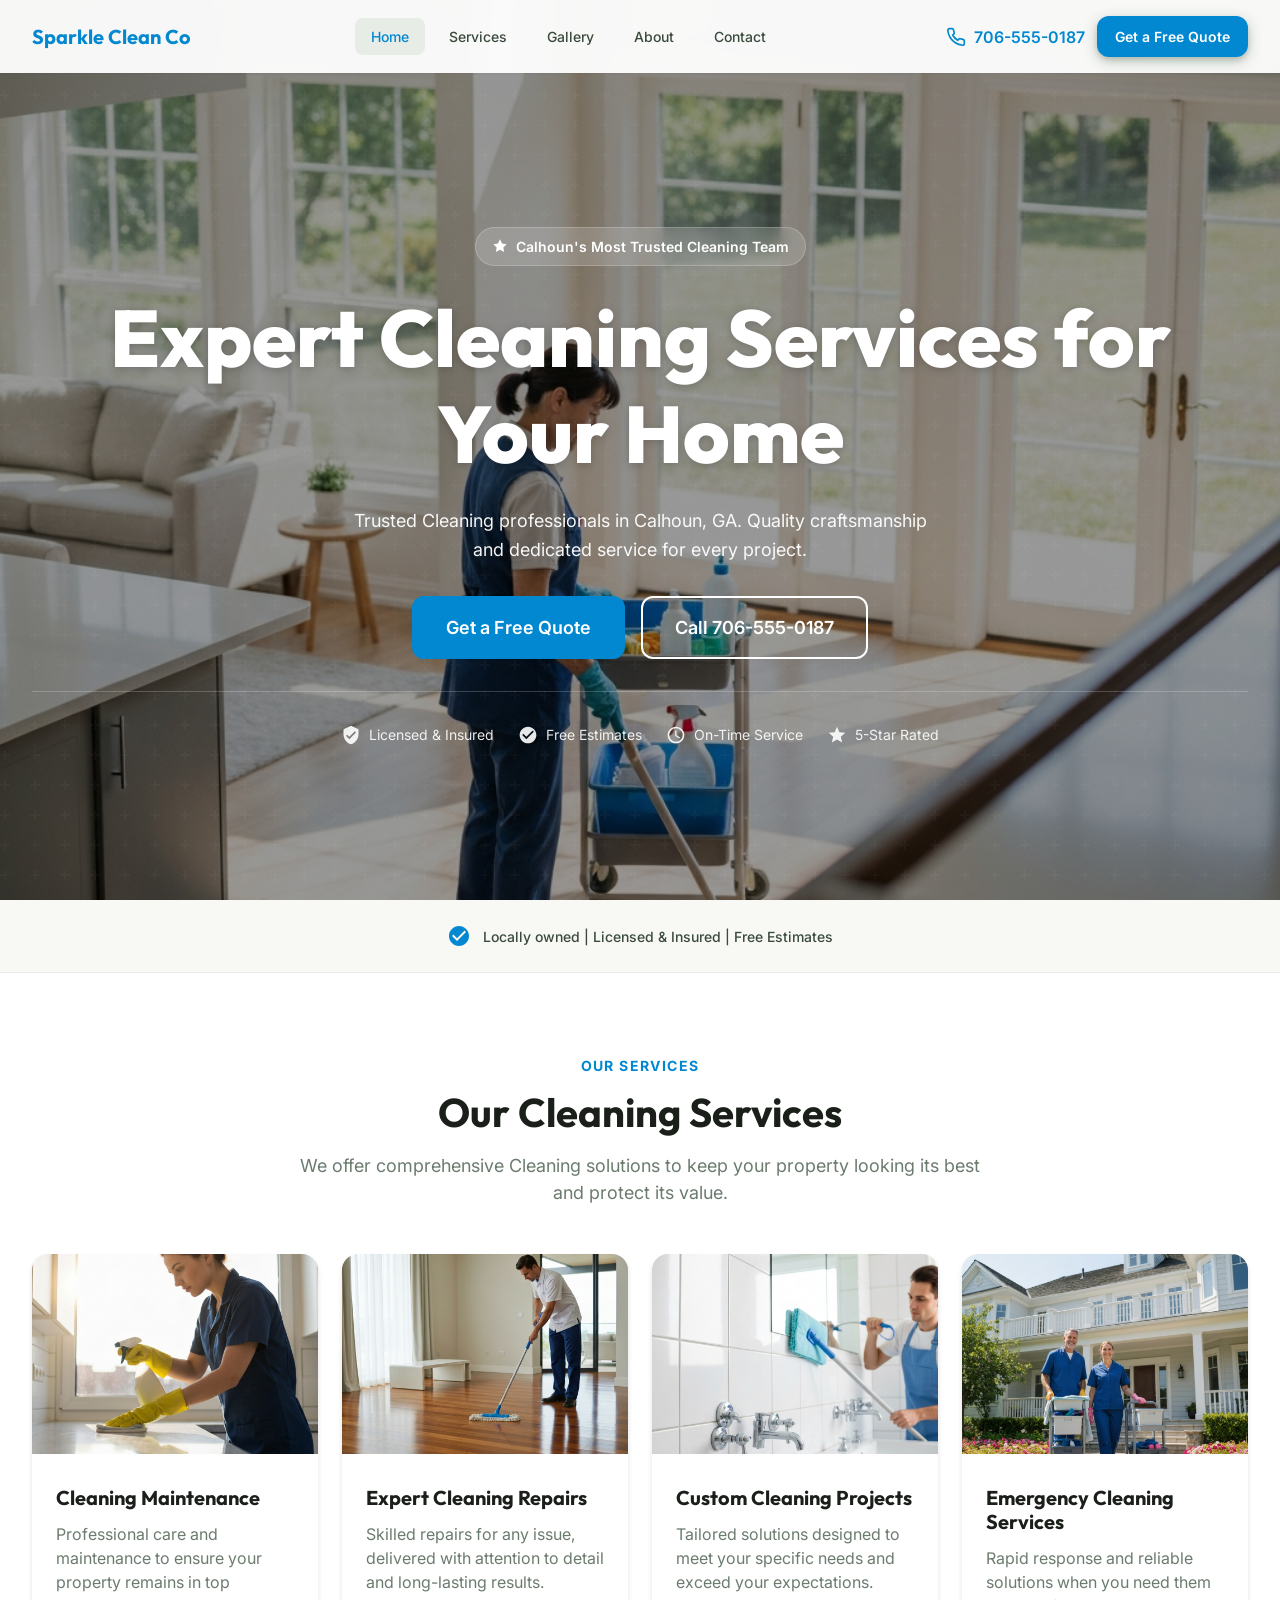
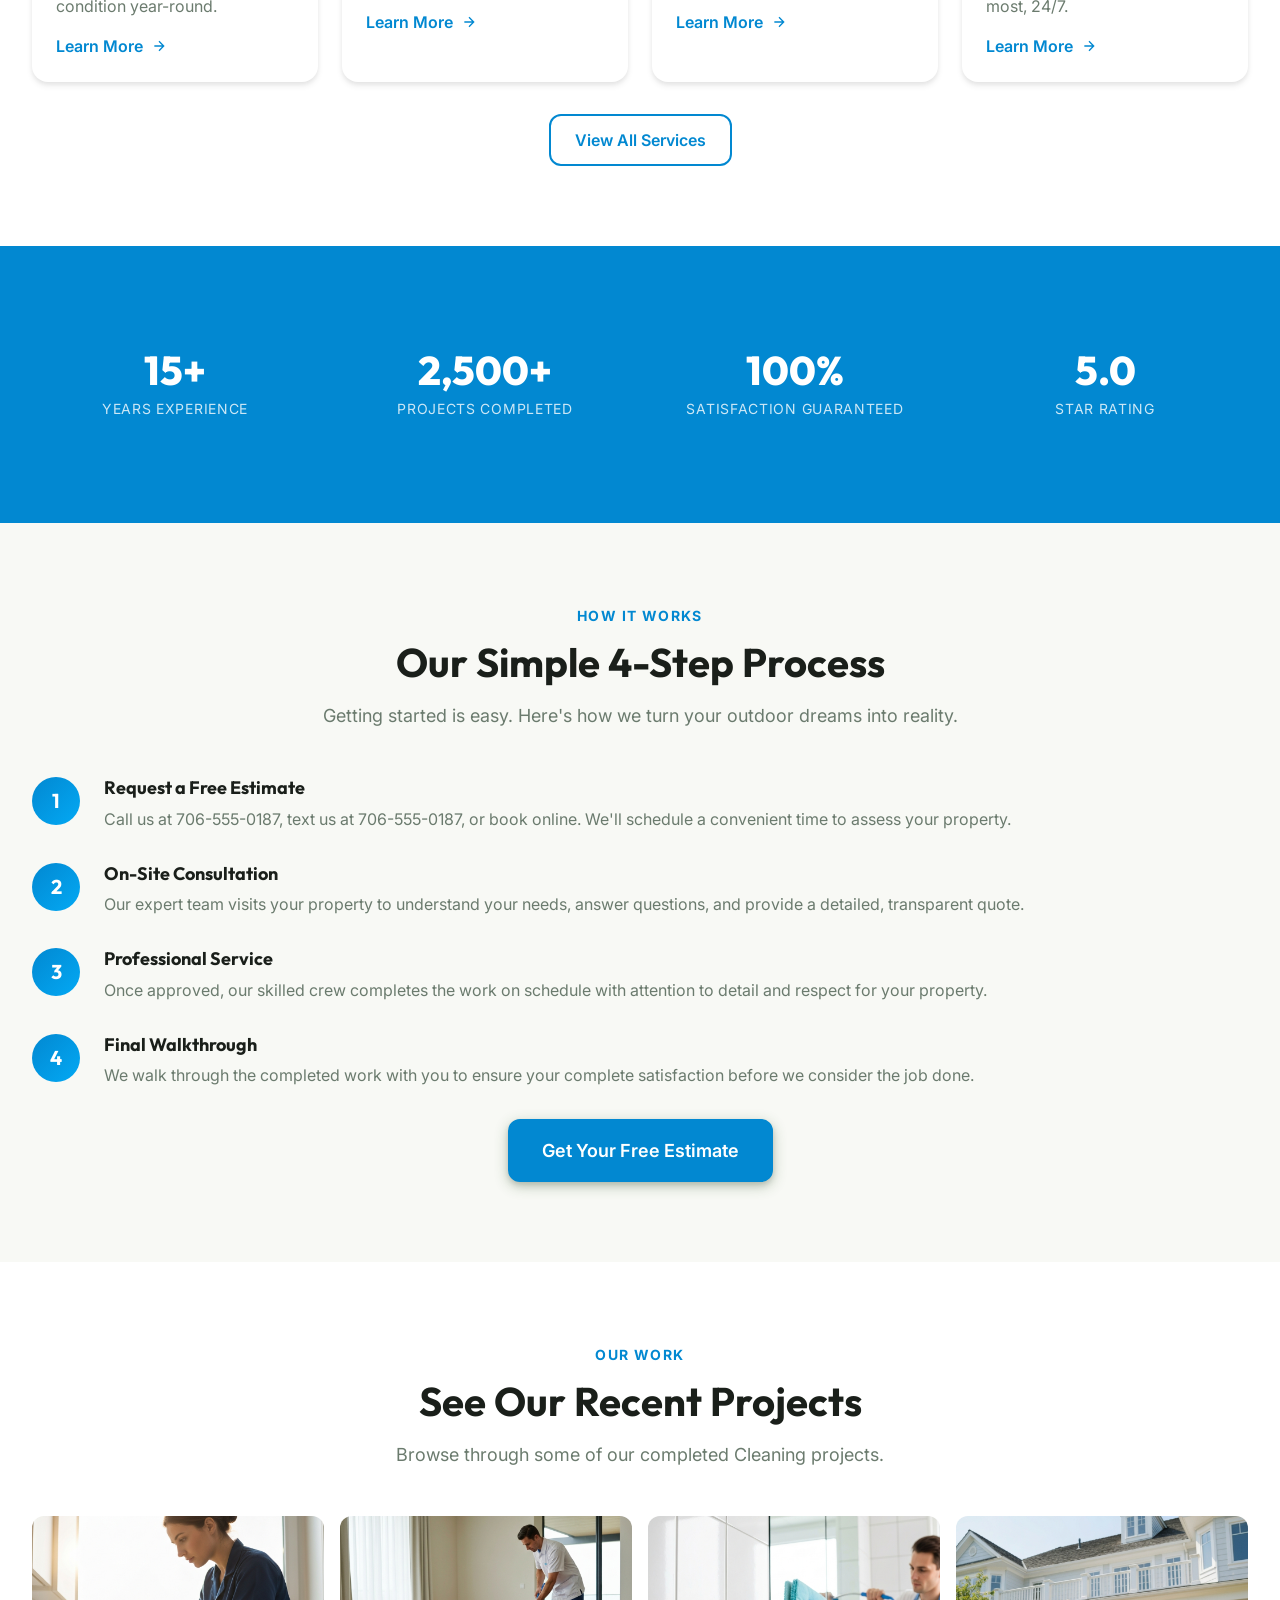
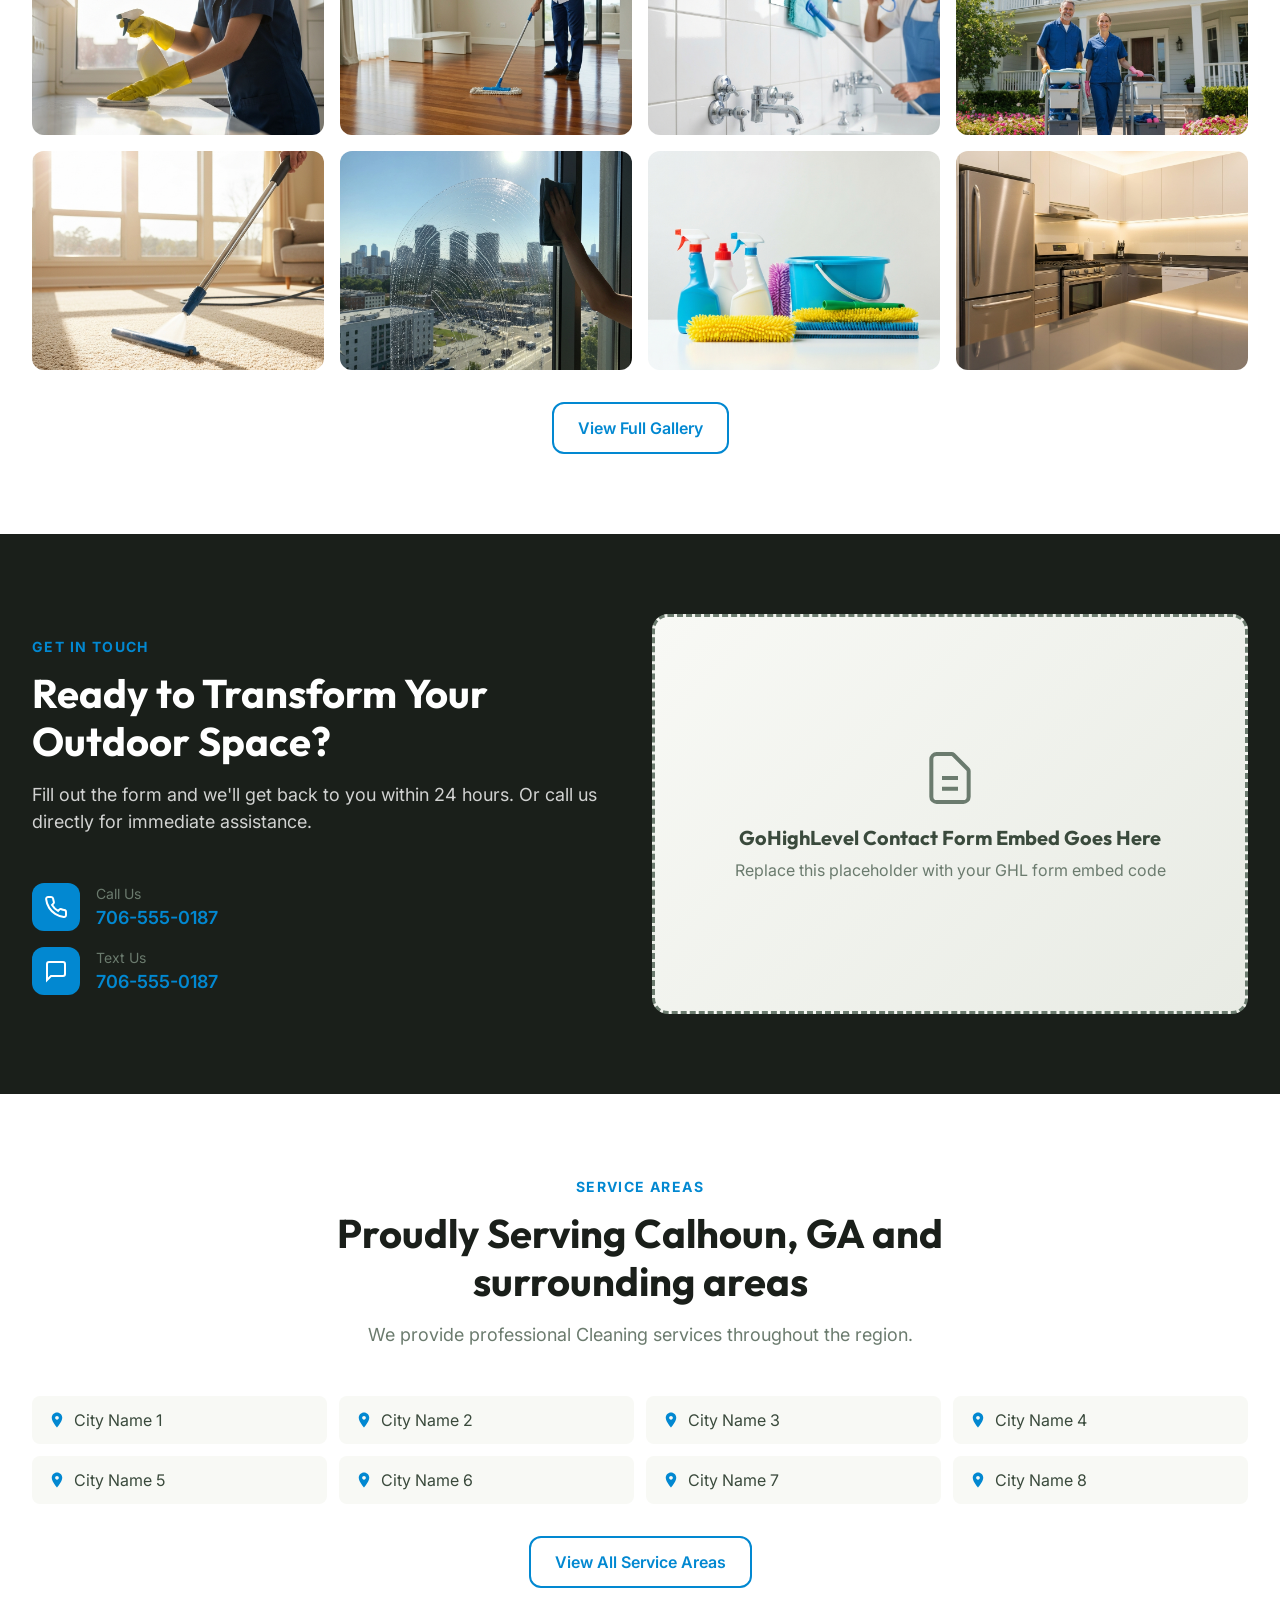
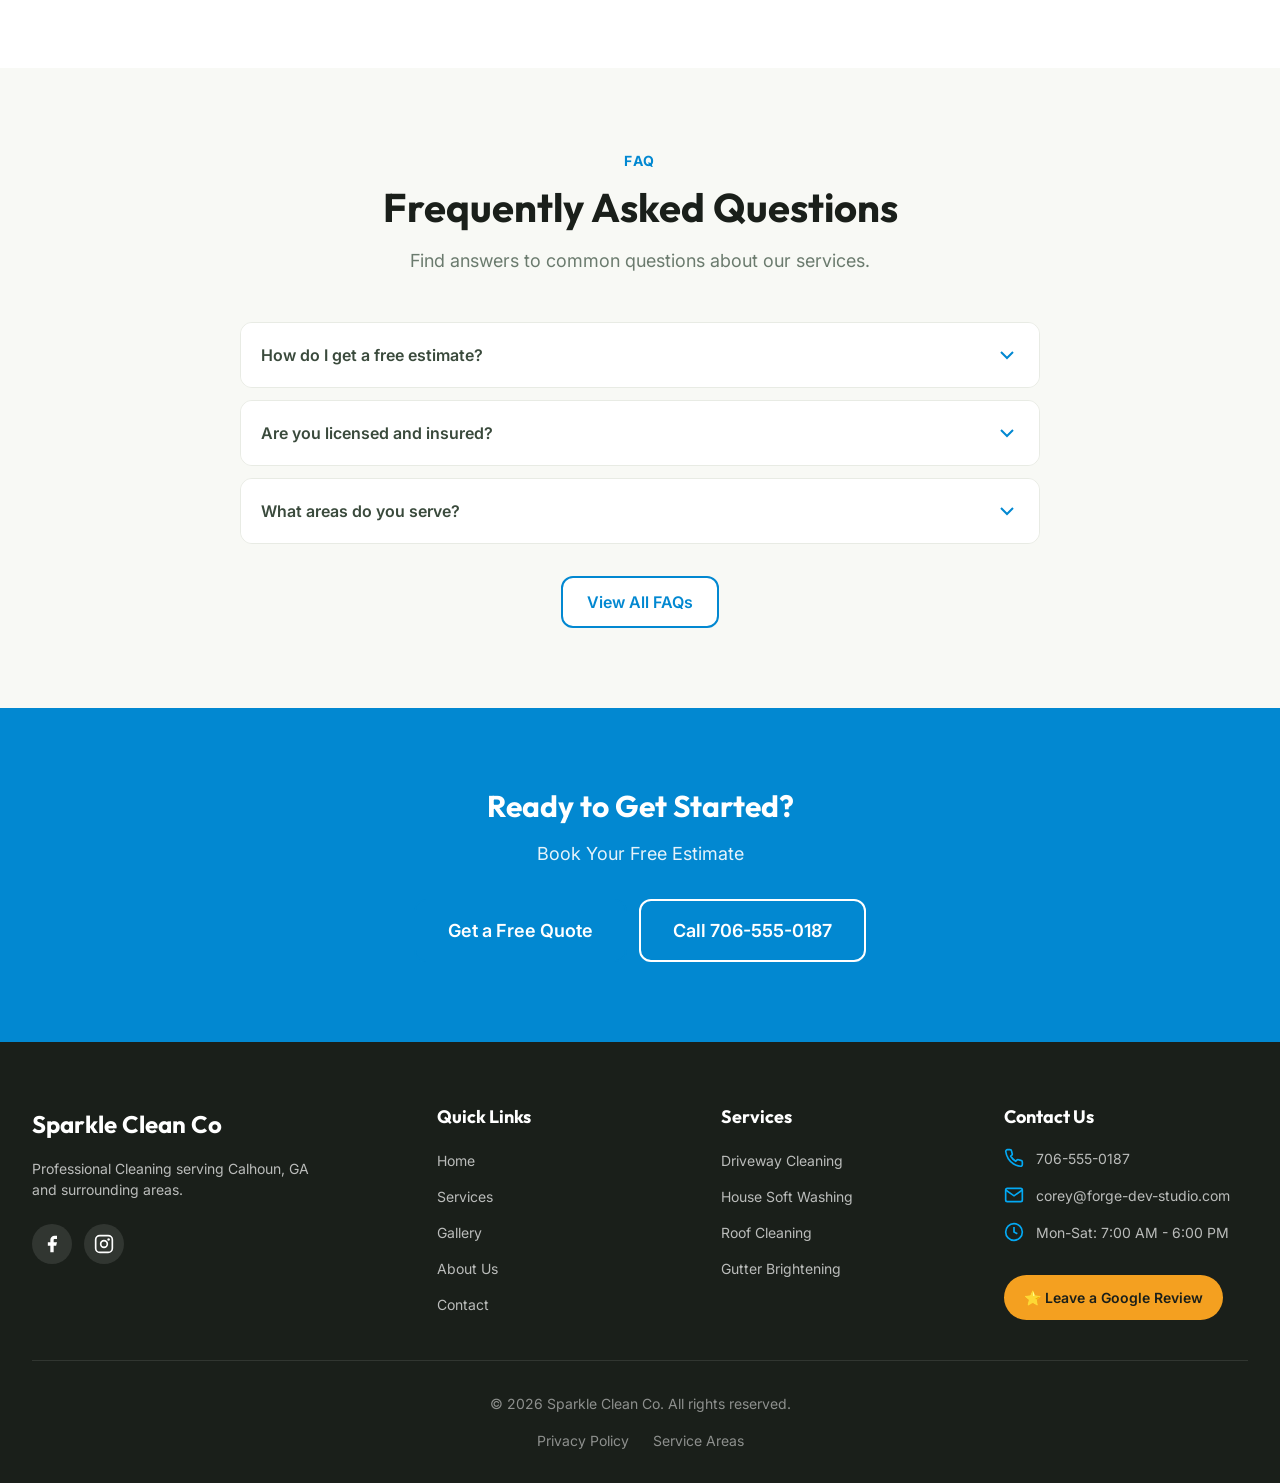
==== index.html @ 3b21f803 "Automated Site Generation (Atomic)" ====
<!DOCTYPE html>
<html lang="en">
<head>
  <meta charset="UTF-8">
  <meta name="viewport" content="width=device-width, initial-scale=1.0">
  <meta name="description" content="Sparkle Clean Co - Professional Cleaning in Calhoun, GA and surrounding areas. Professional Cleaning in Calhoun, GA. Call 706-555-0187 for a free estimate.">
  <meta name="keywords" content="cleaning Calhoun GA, cleaning near me, best cleaning Calhoun">
  <meta name="robots" content="index, follow">

  <!-- Open Graph -->
  <meta property="og:title" content="Sparkle Clean Co | Professional Cleaning in Calhoun, GA">
  <meta property="og:description" content="Professional Cleaning in Calhoun, GA. Calhoun's Most Trusted Cleaning Team serving Calhoun, GA and surrounding areas.">
  <meta property="og:type" content="website">
  <meta property="og:url" content="https://forge-dev-studio.github.io/demo-sparkle-clean-co">
  <meta property="og:image" content="https://forge-dev-studio.github.io/demo-sparkle-clean-co/assets/images/hero.png">

  <!-- Favicon -->
  <link rel="icon" type="image/x-icon" href="assets/images/favicon.ico">

  <!-- Fonts -->
  <link rel="preconnect" href="https://fonts.googleapis.com">
  <link rel="preconnect" href="https://fonts.gstatic.com" crossorigin>
  <link href="https://fonts.googleapis.com/css2?family=Inter:wght@400;500;600;700&family=Outfit:wght@600;700;800&display=swap" rel="stylesheet">

  <!-- Styles -->
  <style>
/* ============================================
   PRESSURE WASHING - DESIGN SYSTEM
   Premium, Conversion-Focused Website Template
   ============================================ */

/* ==========================================
   CSS VARIABLES - DESIGN TOKENS
   ========================================== */
:root {
  /* Brand Colors - Nature Inspired */
  --color-primary: #0288D1;
  --color-primary-dark: #01579B;
  --color-primary-light: #03A9F4;
  --color-secondary: #37474F;
  --color-secondary-light: #546E7A;
  --color-accent: #F4A020;
  --color-accent-light: #FB8C00;

  /* Neutral Colors */
  --color-white: #FFFFFF;
  --color-off-white: #F8F9F5;
  --color-light-gray: #E8EBE4;
  --color-medium-gray: #6B7B6E;
  --color-dark-gray: #3A4A3C;
  --color-black: #1A1F1A;

  /* Semantic Colors */
  --color-success: #28A745;
  --color-warning: #F4A020;
  --color-error: #DC3545;
  --color-info: #17A2B8;

  /* Typography */
  --font-primary: 'Inter', -apple-system, BlinkMacSystemFont, 'Segoe UI', Roboto, sans-serif;
  --font-heading: 'Outfit', 'Inter', sans-serif;

  /* Font Sizes - Mobile First */
  --text-xs: 0.75rem;
  --text-sm: 0.875rem;
  --text-base: 1rem;
  --text-lg: 1.125rem;
  --text-xl: 1.25rem;
  --text-2xl: 1.5rem;
  --text-3xl: 1.875rem;
  --text-4xl: 2.25rem;
  --text-5xl: 3rem;
  --text-6xl: 3.75rem;

  /* Font Weights */
  --font-normal: 400;
  --font-medium: 500;
  --font-semibold: 600;
  --font-bold: 700;
  --font-extrabold: 800;

  /* Line Heights */
  --leading-tight: 1.2;
  --leading-snug: 1.375;
  --leading-normal: 1.5;
  --leading-relaxed: 1.625;

  /* Spacing Scale */
  --space-1: 0.25rem;
  --space-2: 0.5rem;
  --space-3: 0.75rem;
  --space-4: 1rem;
  --space-5: 1.25rem;
  --space-6: 1.5rem;
  --space-8: 2rem;
  --space-10: 2.5rem;
  --space-12: 3rem;
  --space-16: 4rem;
  --space-20: 5rem;
  --space-24: 6rem;
  --space-32: 8rem;

  /* Border Radius */
  --radius-sm: 0.25rem;
  --radius-md: 0.5rem;
  --radius-lg: 0.75rem;
  --radius-xl: 1rem;
  --radius-2xl: 1.5rem;
  --radius-full: 9999px;

  /* Shadows */
  --shadow-sm: 0 1px 2px rgba(0, 0, 0, 0.05);
  --shadow-md: 0 4px 6px rgba(0, 0, 0, 0.07), 0 2px 4px rgba(0, 0, 0, 0.05);
  --shadow-lg: 0 10px 15px rgba(0, 0, 0, 0.1), 0 4px 6px rgba(0, 0, 0, 0.05);
  --shadow-xl: 0 20px 25px rgba(0, 0, 0, 0.1), 0 10px 10px rgba(0, 0, 0, 0.04);
  --shadow-2xl: 0 25px 50px rgba(0, 0, 0, 0.15);
  --shadow-glow: 0 0 20px rgba(45, 90, 39, 0.3);

  /* Transitions */
  --transition-fast: 150ms ease;
  --transition-base: 250ms ease;
  --transition-slow: 350ms ease;
  --transition-bounce: 500ms cubic-bezier(0.68, -0.55, 0.265, 1.55);

  /* Z-Index Scale */
  --z-dropdown: 100;
  --z-sticky: 200;
  --z-fixed: 300;
  --z-modal-backdrop: 400;
  --z-modal: 500;
  --z-tooltip: 600;

  /* Container Widths */
  --container-sm: 640px;
  --container-md: 768px;
  --container-lg: 1024px;
  --container-xl: 1280px;
  --container-2xl: 1400px;
}

/* ==========================================
   CSS RESET & BASE STYLES
   ========================================== */
*,
*::before,
*::after {
  box-sizing: border-box;
  margin: 0;
  padding: 0;
}

html {
  font-size: 16px;
  scroll-behavior: smooth;
  -webkit-text-size-adjust: 100%;
}

body {
  font-family: var(--font-primary);
  font-size: var(--text-base);
  font-weight: var(--font-normal);
  line-height: var(--leading-normal);
  color: var(--color-dark-gray);
  background-color: var(--color-white);
  -webkit-font-smoothing: antialiased;
  -moz-osx-font-smoothing: grayscale;
  overflow-x: hidden;
}

/* Improve media defaults */
img,
picture,
video,
canvas,
svg {
  display: block;
  max-width: 100%;
  height: auto;
}

/* Remove built-in form typography styles */
input,
button,
textarea,
select {
  font: inherit;
  color: inherit;
}

/* Avoid text overflows */
p,
h1,
h2,
h3,
h4,
h5,
h6 {
  overflow-wrap: break-word;
}

/* Remove list styles */
ul,
ol {
  list-style: none;
}

/* Remove link styles */
a {
  color: inherit;
  text-decoration: none;
}

/* ==========================================
   TYPOGRAPHY
   ========================================== */
h1, h2, h3, h4, h5, h6 {
  font-family: var(--font-heading);
  font-weight: var(--font-bold);
  line-height: var(--leading-tight);
  color: var(--color-black);
}

h1 {
  font-size: var(--text-3xl);
  font-weight: var(--font-extrabold);
}

h2 {
  font-size: var(--text-2xl);
}

h3 {
  font-size: var(--text-xl);
}

h4 {
  font-size: var(--text-lg);
}

p {
  margin-bottom: var(--space-4);
}

p:last-child {
  margin-bottom: 0;
}

.text-gradient {
  background: linear-gradient(135deg, var(--color-primary) 0%, var(--color-primary-light) 100%);
  -webkit-background-clip: text;
  -webkit-text-fill-color: transparent;
  background-clip: text;
}

/* ==========================================
   LAYOUT & CONTAINER
   ========================================== */
.container {
  width: 100%;
  max-width: var(--container-xl);
  margin: 0 auto;
  padding: 0 var(--space-4);
}

.section {
  padding: var(--space-16) 0;
}

.section--sm {
  padding: var(--space-10) 0;
}

.section--lg {
  padding: var(--space-24) 0;
}

.section--dark {
  background-color: var(--color-black);
  color: var(--color-white);
}

.section--light {
  background-color: var(--color-off-white);
}

.section--primary {
  background-color: var(--color-primary);
  color: var(--color-white);
}

/* Grid System */
.grid {
  display: grid;
  gap: var(--space-6);
}

.grid--2 {
  grid-template-columns: 1fr;
}

.grid--3 {
  grid-template-columns: 1fr;
}

.grid--4 {
  grid-template-columns: repeat(2, 1fr);
}

/* Flexbox Utilities */
.flex {
  display: flex;
}

.flex-col {
  flex-direction: column;
}

.items-center {
  align-items: center;
}

.justify-center {
  justify-content: center;
}

.justify-between {
  justify-content: space-between;
}

.gap-2 { gap: var(--space-2); }
.gap-4 { gap: var(--space-4); }
.gap-6 { gap: var(--space-6); }
.gap-8 { gap: var(--space-8); }

/* ==========================================
   HEADER & NAVIGATION
   ========================================== */
.header {
  position: fixed;
  top: 0;
  left: 0;
  right: 0;
  z-index: var(--z-fixed);
  background: rgba(255, 255, 255, 0.95);
  backdrop-filter: blur(10px);
  -webkit-backdrop-filter: blur(10px);
  box-shadow: var(--shadow-sm);
  transition: all var(--transition-base);
}

.header.scrolled {
  box-shadow: var(--shadow-md);
}

.header__inner {
  display: flex;
  align-items: center;
  justify-content: space-between;
  padding: var(--space-4) 0;
  gap: var(--space-4);
}

.header__logo {
  display: flex;
  align-items: center;
  gap: var(--space-3);
  font-family: var(--font-heading);
  font-size: var(--text-xl);
  font-weight: var(--font-bold);
  color: var(--color-primary);
}

.header__logo img {
  height: 40px;
  width: auto;
}

/* Desktop Navigation */
.nav {
  display: none;
}

.nav__list {
  display: flex;
  align-items: center;
  gap: var(--space-2);
}

.nav__link {
  display: block;
  padding: var(--space-2) var(--space-4);
  font-size: var(--text-sm);
  font-weight: var(--font-medium);
  color: var(--color-dark-gray);
  border-radius: var(--radius-md);
  transition: all var(--transition-fast);
}

.nav__link:hover,
.nav__link.active {
  color: var(--color-primary);
  background-color: rgba(45, 90, 39, 0.08);
}

/* Header Actions */
.header__actions {
  display: flex;
  align-items: center;
  gap: var(--space-3);
}

.header__phone {
  display: none;
  align-items: center;
  gap: var(--space-2);
  font-weight: var(--font-semibold);
  color: var(--color-primary);
}

.header__review-link {
  display: none;
  padding: var(--space-2) var(--space-3);
  font-size: var(--text-sm);
  font-weight: var(--font-medium);
  color: var(--color-accent);
  border: 2px solid var(--color-accent);
  border-radius: var(--radius-full);
  transition: all var(--transition-fast);
}

.header__review-link:hover {
  background-color: var(--color-accent);
  color: var(--color-white);
}

/* Mobile Menu Toggle */
.menu-toggle {
  display: flex;
  flex-direction: column;
  justify-content: center;
  align-items: center;
  width: 44px;
  height: 44px;
  padding: var(--space-2);
  background: transparent;
  border: none;
  cursor: pointer;
  gap: 5px;
}

.menu-toggle__bar {
  display: block;
  width: 24px;
  height: 2px;
  background-color: var(--color-dark-gray);
  border-radius: 2px;
  transition: all var(--transition-fast);
}

.menu-toggle.active .menu-toggle__bar:nth-child(1) {
  transform: rotate(45deg) translate(5px, 5px);
}

.menu-toggle.active .menu-toggle__bar:nth-child(2) {
  opacity: 0;
}

.menu-toggle.active .menu-toggle__bar:nth-child(3) {
  transform: rotate(-45deg) translate(5px, -5px);
}

/* Mobile Navigation */
.mobile-nav {
  position: fixed;
  top: 72px;
  left: 0;
  right: 0;
  bottom: 0;
  background: var(--color-white);
  padding: var(--space-6);
  transform: translateX(100%);
  transition: transform var(--transition-base);
  overflow-y: auto;
  z-index: var(--z-fixed);
}

.mobile-nav.active {
  transform: translateX(0);
}

.mobile-nav__list {
  display: flex;
  flex-direction: column;
  gap: var(--space-2);
}

.mobile-nav__link {
  display: block;
  padding: var(--space-4);
  font-size: var(--text-lg);
  font-weight: var(--font-medium);
  color: var(--color-dark-gray);
  border-radius: var(--radius-lg);
  transition: all var(--transition-fast);
}

.mobile-nav__link:hover,
.mobile-nav__link.active {
  color: var(--color-primary);
  background-color: rgba(45, 90, 39, 0.08);
}

.mobile-nav__cta {
  margin-top: var(--space-6);
  padding-top: var(--space-6);
  border-top: 1px solid var(--color-light-gray);
}

.mobile-nav__contact {
  display: flex;
  flex-direction: column;
  gap: var(--space-4);
  margin-bottom: var(--space-6);
}

.mobile-nav__phone,
.mobile-nav__text {
  display: flex;
  align-items: center;
  gap: var(--space-3);
  padding: var(--space-4);
  font-weight: var(--font-semibold);
  background-color: var(--color-off-white);
  border-radius: var(--radius-lg);
}

/* ==========================================
   BUTTONS
   ========================================== */
.btn {
  display: inline-flex;
  align-items: center;
  justify-content: center;
  gap: var(--space-2);
  padding: var(--space-3) var(--space-6);
  font-family: var(--font-primary);
  font-size: var(--text-base);
  font-weight: var(--font-semibold);
  text-align: center;
  white-space: nowrap;
  border: 2px solid transparent;
  border-radius: var(--radius-lg);
  cursor: pointer;
  transition: all var(--transition-fast);
  text-decoration: none;
}

.btn:focus {
  outline: 2px solid var(--color-primary);
  outline-offset: 2px;
}

.btn--primary {
  background: linear-gradient(135deg, var(--color-primary) 0%, var(--color-primary-light) 100%);
  color: var(--color-white);
  border-color: var(--color-primary);
  box-shadow: var(--shadow-md), 0 4px 14px rgba(45, 90, 39, 0.3);
}

.btn--primary:hover {
  transform: translateY(-2px);
  box-shadow: var(--shadow-lg), 0 6px 20px rgba(45, 90, 39, 0.4);
}

.btn--secondary {
  background-color: var(--color-white);
  color: var(--color-primary);
  border-color: var(--color-primary);
}

.btn--secondary:hover {
  background-color: var(--color-primary);
  color: var(--color-white);
}

.btn--accent {
  background: linear-gradient(135deg, var(--color-accent) 0%, var(--color-accent-light) 100%);
  color: var(--color-white);
  border-color: var(--color-accent);
}

.btn--accent:hover {
  transform: translateY(-2px);
  box-shadow: var(--shadow-lg), 0 6px 20px rgba(244, 160, 32, 0.4);
}

.btn--outline {
  background-color: transparent;
  color: var(--color-white);
  border-color: var(--color-white);
}

.btn--outline:hover {
  background-color: var(--color-white);
  color: var(--color-primary);
}

.btn--lg {
  padding: var(--space-4) var(--space-8);
  font-size: var(--text-lg);
}

.btn--sm {
  padding: var(--space-2) var(--space-4);
  font-size: var(--text-sm);
}

.btn--full {
  width: 100%;
}

.btn--icon {
  width: 48px;
  height: 48px;
  padding: 0;
  border-radius: var(--radius-full);
}

/* Button Group */
.btn-group {
  display: flex;
  flex-direction: column;
  gap: var(--space-3);
}

/* ==========================================
   HERO SECTION
   ========================================== */
.hero {
  position: relative;
  min-height: 100vh;
  display: flex;
  align-items: center;
  padding-top: calc(72px + var(--space-12));
  padding-bottom: var(--space-12);
  background: linear-gradient(135deg, var(--color-primary-dark) 0%, var(--color-primary) 50%, var(--color-primary-light) 100%);
  overflow: hidden;
}

.hero::before {
  content: '';
  position: absolute;
  top: 0;
  left: 0;
  right: 0;
  bottom: 0;
  background: url("data:image/svg+xml,%3Csvg width='60' height='60' viewBox='0 0 60 60' xmlns='http://www.w3.org/2000/svg'%3E%3Cg fill='none' fill-rule='evenodd'%3E%3Cg fill='%23ffffff' fill-opacity='0.05'%3E%3Cpath d='M36 34v-4h-2v4h-4v2h4v4h2v-4h4v-2h-4zm0-30V0h-2v4h-4v2h4v4h2V6h4V4h-4zM6 34v-4H4v4H0v2h4v4h2v-4h4v-2H6zM6 4V0H4v4H0v2h4v4h2V6h4V4H6z'/%3E%3C/g%3E%3C/g%3E%3C/svg%3E");
  opacity: 0.5;
}

.hero__content {
  position: relative;
  z-index: 1;
  text-align: center;
  color: var(--color-white);
}

.hero__badge {
  display: inline-flex;
  align-items: center;
  gap: var(--space-2);
  padding: var(--space-2) var(--space-4);
  margin-bottom: var(--space-6);
  font-size: var(--text-sm);
  font-weight: var(--font-semibold);
  background: rgba(255, 255, 255, 0.15);
  backdrop-filter: blur(10px);
  border: 1px solid rgba(255, 255, 255, 0.2);
  border-radius: var(--radius-full);
}

.hero__title {
  font-size: var(--text-4xl);
  font-weight: var(--font-extrabold);
  color: var(--color-white);
  margin-bottom: var(--space-6);
  text-shadow: 0 2px 10px rgba(0, 0, 0, 0.2);
}

.hero__subtitle {
  font-size: var(--text-lg);
  max-width: 600px;
  margin: 0 auto var(--space-8);
  opacity: 0.95;
  line-height: var(--leading-relaxed);
}

.hero__cta {
  display: flex;
  flex-direction: column;
  gap: var(--space-4);
  margin-bottom: var(--space-8);
}

.hero__trust {
  display: flex;
  flex-wrap: wrap;
  justify-content: center;
  gap: var(--space-6);
  padding-top: var(--space-8);
  border-top: 1px solid rgba(255, 255, 255, 0.2);
}

.hero__trust-item {
  display: flex;
  align-items: center;
  gap: var(--space-2);
  font-size: var(--text-sm);
  opacity: 0.9;
}

.hero__trust-icon {
  width: 20px;
  height: 20px;
  fill: currentColor;
}

/* ==========================================
   CARDS
   ========================================== */
.card {
  background: var(--color-white);
  border-radius: var(--radius-xl);
  padding: var(--space-6);
  box-shadow: var(--shadow-md);
  transition: all var(--transition-base);
}

.card:hover {
  transform: translateY(-4px);
  box-shadow: var(--shadow-xl);
}

.card--bordered {
  border: 1px solid var(--color-light-gray);
  box-shadow: none;
}

.card--bordered:hover {
  border-color: var(--color-primary);
  box-shadow: var(--shadow-lg);
}

.card__icon {
  display: flex;
  align-items: center;
  justify-content: center;
  width: 64px;
  height: 64px;
  margin-bottom: var(--space-4);
  background: linear-gradient(135deg, var(--color-primary) 0%, var(--color-primary-light) 100%);
  border-radius: var(--radius-lg);
  color: var(--color-white);
}

.card__icon svg {
  width: 32px;
  height: 32px;
}

.card__title {
  font-size: var(--text-xl);
  margin-bottom: var(--space-3);
}

.card__text {
  color: var(--color-medium-gray);
  margin-bottom: var(--space-4);
}

.card__link {
  display: inline-flex;
  align-items: center;
  gap: var(--space-2);
  font-weight: var(--font-semibold);
  color: var(--color-primary);
  transition: gap var(--transition-fast);
}

.card__link:hover {
  gap: var(--space-3);
}

/* Service Card */
.service-card {
  position: relative;
  overflow: hidden;
}

.service-card__image {
  height: 200px;
  margin: calc(var(--space-6) * -1);
  margin-bottom: var(--space-4);
  background-color: var(--color-light-gray);
  background-size: cover;
  background-position: center;
}

.service-card__content {
  padding-top: var(--space-4);
}

/* ==========================================
   SECTION HEADERS
   ========================================== */
.section-header {
  text-align: center;
  max-width: 700px;
  margin: 0 auto var(--space-12);
}

.section-header__label {
  display: inline-block;
  font-size: var(--text-sm);
  font-weight: var(--font-bold);
  text-transform: uppercase;
  letter-spacing: 0.1em;
  color: var(--color-primary);
  margin-bottom: var(--space-3);
}

.section-header__title {
  font-size: var(--text-3xl);
  margin-bottom: var(--space-4);
}

.section-header__text {
  font-size: var(--text-lg);
  color: var(--color-medium-gray);
}

.section-header--left {
  text-align: left;
  margin-left: 0;
}

.section-header--light .section-header__title {
  color: var(--color-white);
}

.section-header--light .section-header__text {
  color: rgba(255, 255, 255, 0.8);
}

/* ==========================================
   TRUST & CREDIBILITY
   ========================================== */
.trust-bar {
  background: var(--color-off-white);
  padding: var(--space-6) 0;
  border-bottom: 1px solid var(--color-light-gray);
}

.trust-bar__inner {
  display: flex;
  flex-wrap: wrap;
  justify-content: center;
  gap: var(--space-6);
}

.trust-item {
  display: flex;
  align-items: center;
  gap: var(--space-3);
  font-size: var(--text-sm);
  font-weight: var(--font-medium);
  color: var(--color-dark-gray);
}

.trust-item__icon {
  width: 24px;
  height: 24px;
  color: var(--color-primary);
}

/* Stats */
.stats {
  display: grid;
  grid-template-columns: repeat(2, 1fr);
  gap: var(--space-6);
}

.stat {
  text-align: center;
  padding: var(--space-6);
}

.stat__number {
  font-family: var(--font-heading);
  font-size: var(--text-4xl);
  font-weight: var(--font-extrabold);
  color: var(--color-white);
  line-height: 1;
  margin-bottom: var(--space-2);
}

.stat__label {
  font-size: var(--text-sm);
  color: rgba(255, 255, 255, 0.8);
  text-transform: uppercase;
  letter-spacing: 0.05em;
}

/* ==========================================
   PROCESS SECTION
   ========================================== */
.process-steps {
  display: flex;
  flex-direction: column;
  gap: var(--space-8);
}

.process-step {
  display: flex;
  gap: var(--space-6);
  align-items: flex-start;
}

.process-step__number {
  flex-shrink: 0;
  display: flex;
  align-items: center;
  justify-content: center;
  width: 48px;
  height: 48px;
  font-family: var(--font-heading);
  font-size: var(--text-xl);
  font-weight: var(--font-bold);
  color: var(--color-white);
  background: linear-gradient(135deg, var(--color-primary) 0%, var(--color-primary-light) 100%);
  border-radius: var(--radius-full);
}

.process-step__content {
  flex: 1;
}

.process-step__title {
  font-size: var(--text-lg);
  margin-bottom: var(--space-2);
}

.process-step__text {
  color: var(--color-medium-gray);
}

/* ==========================================
   GALLERY GRID
   ========================================== */
.gallery-grid {
  display: grid;
  grid-template-columns: repeat(2, 1fr);
  gap: var(--space-4);
}

.gallery-item {
  position: relative;
  aspect-ratio: 4/3;
  overflow: hidden;
  border-radius: var(--radius-lg);
  background-color: var(--color-light-gray);
}

.gallery-item__image {
  width: 100%;
  height: 100%;
  object-fit: cover;
  transition: transform var(--transition-slow);
}

.gallery-item:hover .gallery-item__image {
  transform: scale(1.05);
}

.gallery-item__overlay {
  position: absolute;
  bottom: 0;
  left: 0;
  right: 0;
  padding: var(--space-4);
  background: linear-gradient(to top, rgba(0, 0, 0, 0.8) 0%, transparent 100%);
  color: var(--color-white);
  opacity: 0;
  transform: translateY(10px);
  transition: all var(--transition-base);
}

.gallery-item:hover .gallery-item__overlay {
  opacity: 1;
  transform: translateY(0);
}

.gallery-item__caption {
  font-size: var(--text-sm);
  font-weight: var(--font-medium);
}

/* ==========================================
   FAQ ACCORDION
   ========================================== */
.faq-list {
  display: flex;
  flex-direction: column;
  gap: var(--space-3);
}

.faq-item {
  border: 1px solid var(--color-light-gray);
  border-radius: var(--radius-lg);
  overflow: hidden;
}

.faq-item__question {
  display: flex;
  justify-content: space-between;
  align-items: center;
  width: 100%;
  padding: var(--space-5);
  font-size: var(--text-base);
  font-weight: var(--font-semibold);
  text-align: left;
  background: var(--color-white);
  border: none;
  cursor: pointer;
  transition: background var(--transition-fast);
}

.faq-item__question:hover {
  background: var(--color-off-white);
}

.faq-item__icon {
  flex-shrink: 0;
  width: 24px;
  height: 24px;
  color: var(--color-primary);
  transition: transform var(--transition-fast);
}

.faq-item.active .faq-item__icon {
  transform: rotate(180deg);
}

.faq-item__answer {
  max-height: 0;
  overflow: hidden;
  transition: max-height var(--transition-base);
}

.faq-item.active .faq-item__answer {
  max-height: 500px;
}

.faq-item__answer-inner {
  padding: 0 var(--space-5) var(--space-5);
  color: var(--color-medium-gray);
}

/* ==========================================
   FORMS & EMBEDS
   ========================================== */
.form-group {
  margin-bottom: var(--space-4);
}

.form-label {
  display: block;
  font-size: var(--text-sm);
  font-weight: var(--font-medium);
  margin-bottom: var(--space-2);
}

.form-input {
  width: 100%;
  padding: var(--space-3) var(--space-4);
  font-size: var(--text-base);
  border: 2px solid var(--color-light-gray);
  border-radius: var(--radius-lg);
  transition: border-color var(--transition-fast);
}

.form-input:focus {
  outline: none;
  border-color: var(--color-primary);
}

.form-textarea {
  min-height: 120px;
  resize: vertical;
}

/* GHL Embed Placeholder */
.ghl-embed-placeholder {
  display: flex;
  flex-direction: column;
  align-items: center;
  justify-content: center;
  min-height: 400px;
  padding: var(--space-8);
  background: linear-gradient(135deg, var(--color-off-white) 0%, var(--color-light-gray) 100%);
  border: 3px dashed var(--color-medium-gray);
  border-radius: var(--radius-xl);
  text-align: center;
}

.ghl-embed-placeholder__icon {
  width: 64px;
  height: 64px;
  margin-bottom: var(--space-4);
  color: var(--color-medium-gray);
}

.ghl-embed-placeholder__title {
  font-size: var(--text-xl);
  font-weight: var(--font-bold);
  color: var(--color-dark-gray);
  margin-bottom: var(--space-2);
}

.ghl-embed-placeholder__text {
  color: var(--color-medium-gray);
}

/* ==========================================
   FOOTER
   ========================================== */
.footer {
  background: var(--color-black);
  color: var(--color-white);
  padding: var(--space-16) 0 var(--space-8);
}

.footer__grid {
  display: grid;
  grid-template-columns: 1fr;
  gap: var(--space-10);
  margin-bottom: var(--space-10);
}

.footer__brand {
  max-width: 300px;
}

.footer__logo {
  font-family: var(--font-heading);
  font-size: var(--text-2xl);
  font-weight: var(--font-bold);
  color: var(--color-white);
  margin-bottom: var(--space-4);
}

.footer__text {
  color: rgba(255, 255, 255, 0.7);
  font-size: var(--text-sm);
  margin-bottom: var(--space-6);
}

.footer__social {
  display: flex;
  gap: var(--space-3);
}

.footer__social-link {
  display: flex;
  align-items: center;
  justify-content: center;
  width: 40px;
  height: 40px;
  color: var(--color-white);
  background: rgba(255, 255, 255, 0.1);
  border-radius: var(--radius-full);
  transition: all var(--transition-fast);
}

.footer__social-link:hover {
  background: var(--color-primary);
  transform: translateY(-2px);
}

.footer__column-title {
  font-size: var(--text-lg);
  font-weight: var(--font-bold);
  margin-bottom: var(--space-5);
  color: var(--color-white);
}

.footer__links {
  display: flex;
  flex-direction: column;
  gap: var(--space-3);
}

.footer__link {
  color: rgba(255, 255, 255, 0.7);
  font-size: var(--text-sm);
  transition: color var(--transition-fast);
}

.footer__link:hover {
  color: var(--color-accent);
}

.footer__contact-item {
  display: flex;
  align-items: flex-start;
  gap: var(--space-3);
  color: rgba(255, 255, 255, 0.7);
  font-size: var(--text-sm);
  margin-bottom: var(--space-4);
}

.footer__contact-icon {
  flex-shrink: 0;
  width: 20px;
  height: 20px;
  color: var(--color-primary-light);
}

.footer__review-btn {
  display: inline-flex;
  align-items: center;
  gap: var(--space-2);
  margin-top: var(--space-4);
  padding: var(--space-3) var(--space-5);
  font-size: var(--text-sm);
  font-weight: var(--font-semibold);
  color: var(--color-black);
  background: var(--color-accent);
  border-radius: var(--radius-full);
  transition: all var(--transition-fast);
}

.footer__review-btn:hover {
  background: var(--color-accent-light);
  transform: translateY(-2px);
}

.footer__bottom {
  padding-top: var(--space-8);
  border-top: 1px solid rgba(255, 255, 255, 0.1);
  text-align: center;
}

.footer__copyright {
  color: rgba(255, 255, 255, 0.5);
  font-size: var(--text-sm);
}

.footer__legal {
  display: flex;
  justify-content: center;
  gap: var(--space-6);
  margin-top: var(--space-4);
}

.footer__legal-link {
  color: rgba(255, 255, 255, 0.5);
  font-size: var(--text-sm);
  transition: color var(--transition-fast);
}

.footer__legal-link:hover {
  color: var(--color-white);
}

/* ==========================================
   STICKY MOBILE CTA BAR
   ========================================== */
.mobile-cta-bar {
  position: fixed;
  bottom: 0;
  left: 0;
  right: 0;
  z-index: var(--z-sticky);
  display: flex;
  background: var(--color-white);
  box-shadow: 0 -4px 20px rgba(0, 0, 0, 0.15);
  padding: var(--space-3);
  gap: var(--space-2);
}

.mobile-cta-bar__btn {
  flex: 1;
  display: flex;
  flex-direction: column;
  align-items: center;
  justify-content: center;
  gap: var(--space-1);
  padding: var(--space-3);
  font-size: var(--text-xs);
  font-weight: var(--font-semibold);
  border-radius: var(--radius-lg);
  text-decoration: none;
  transition: all var(--transition-fast);
}

.mobile-cta-bar__btn--call {
  background: var(--color-primary);
  color: var(--color-white);
}

.mobile-cta-bar__btn--text {
  background: var(--color-secondary);
  color: var(--color-white);
}

.mobile-cta-bar__btn--book {
  background: var(--color-accent);
  color: var(--color-black);
}

.mobile-cta-bar__btn:active {
  transform: scale(0.98);
}

.mobile-cta-bar__icon {
  width: 22px;
  height: 22px;
}

/* Add padding to body for mobile CTA bar */
body {
  padding-bottom: 85px;
}

/* ==========================================
   PAGE-SPECIFIC STYLES
   ========================================== */

/* Service Page Hero */
.service-hero {
  padding-top: calc(72px + var(--space-16));
  padding-bottom: var(--space-16);
  background: linear-gradient(135deg, var(--color-primary-dark) 0%, var(--color-primary) 100%);
  color: var(--color-white);
}

.service-hero__content {
  max-width: 700px;
}

.service-hero__title {
  color: var(--color-white);
  margin-bottom: var(--space-4);
}

.service-hero__text {
  font-size: var(--text-lg);
  opacity: 0.9;
  margin-bottom: var(--space-6);
}

/* Pricing Section */
.pricing-note {
  background: var(--color-off-white);
  border-left: 4px solid var(--color-primary);
  padding: var(--space-6);
  border-radius: 0 var(--radius-lg) var(--radius-lg) 0;
}

.pricing-note__title {
  font-size: var(--text-lg);
  margin-bottom: var(--space-2);
}

.pricing-note__text {
  color: var(--color-medium-gray);
  margin-bottom: 0;
}

/* What's Included List */
.included-list {
  display: grid;
  gap: var(--space-4);
}

.included-item {
  display: flex;
  align-items: flex-start;
  gap: var(--space-3);
}

.included-item__icon {
  flex-shrink: 0;
  width: 24px;
  height: 24px;
  color: var(--color-success);
}

.included-item__text {
  color: var(--color-dark-gray);
}

/* Service Areas List */
.service-areas-grid {
  display: grid;
  grid-template-columns: repeat(2, 1fr);
  gap: var(--space-3);
}

.service-area-item {
  display: flex;
  align-items: center;
  gap: var(--space-2);
  padding: var(--space-3) var(--space-4);
  background: var(--color-off-white);
  border-radius: var(--radius-md);
}

.service-area-item__icon {
  width: 18px;
  height: 18px;
  color: var(--color-primary);
}

/* Contact Info */
.contact-info {
  display: flex;
  flex-direction: column;
  gap: var(--space-4);
}

.contact-info__item {
  display: flex;
  align-items: flex-start;
  gap: var(--space-4);
}

.contact-info__icon {
  flex-shrink: 0;
  display: flex;
  align-items: center;
  justify-content: center;
  width: 48px;
  height: 48px;
  background: var(--color-primary);
  color: var(--color-white);
  border-radius: var(--radius-lg);
}

.contact-info__icon svg {
  width: 24px;
  height: 24px;
}

.contact-info__label {
  font-size: var(--text-sm);
  color: var(--color-medium-gray);
}

.contact-info__value {
  font-size: var(--text-lg);
  font-weight: var(--font-semibold);
  color: var(--color-dark-gray);
}

.contact-info__link {
  color: var(--color-primary);
  transition: color var(--transition-fast);
}

.contact-info__link:hover {
  color: var(--color-primary-dark);
}

/* Thank You Page */
.thank-you-hero {
  min-height: 60vh;
  display: flex;
  align-items: center;
  justify-content: center;
  text-align: center;
  padding-top: calc(72px + var(--space-12));
  background: linear-gradient(135deg, var(--color-primary) 0%, var(--color-primary-light) 100%);
  color: var(--color-white);
}

.thank-you__icon {
  width: 80px;
  height: 80px;
  margin: 0 auto var(--space-6);
  color: var(--color-accent);
}

.thank-you__title {
  color: var(--color-white);
  margin-bottom: var(--space-4);
}

.thank-you__text {
  font-size: var(--text-lg);
  opacity: 0.9;
  max-width: 500px;
  margin: 0 auto var(--space-8);
}

/* 404 Page */
.error-page {
  min-height: 100vh;
  display: flex;
  align-items: center;
  justify-content: center;
  text-align: center;
  padding: var(--space-8);
}

.error-page__code {
  font-family: var(--font-heading);
  font-size: 8rem;
  font-weight: var(--font-extrabold);
  color: var(--color-primary);
  line-height: 1;
  margin-bottom: var(--space-4);
}

.error-page__title {
  margin-bottom: var(--space-4);
}

.error-page__text {
  color: var(--color-medium-gray);
  margin-bottom: var(--space-8);
}

/* Reviews Page */
.review-cta {
  text-align: center;
  padding: var(--space-10);
  background: linear-gradient(135deg, var(--color-accent) 0%, var(--color-accent-light) 100%);
  border-radius: var(--radius-2xl);
}

.review-cta__icon {
  width: 64px;
  height: 64px;
  margin: 0 auto var(--space-4);
  color: var(--color-white);
}

.review-cta__title {
  color: var(--color-white);
  margin-bottom: var(--space-4);
}

.review-cta__text {
  color: rgba(255, 255, 255, 0.9);
  max-width: 500px;
  margin: 0 auto var(--space-6);
}

/* ==========================================
   UTILITY CLASSES
   ========================================== */
.text-center { text-align: center; }
.text-left { text-align: left; }
.text-right { text-align: right; }

.mt-4 { margin-top: var(--space-4); }
.mt-6 { margin-top: var(--space-6); }
.mt-8 { margin-top: var(--space-8); }
.mb-4 { margin-bottom: var(--space-4); }
.mb-6 { margin-bottom: var(--space-6); }
.mb-8 { margin-bottom: var(--space-8); }

.sr-only {
  position: absolute;
  width: 1px;
  height: 1px;
  padding: 0;
  margin: -1px;
  overflow: hidden;
  clip: rect(0, 0, 0, 0);
  white-space: nowrap;
  border: 0;
}

/* ==========================================
   RESPONSIVE BREAKPOINTS
   ========================================== */

/* Tablet (768px and up) */
@media (min-width: 768px) {
  :root {
    --text-4xl: 2.5rem;
    --text-5xl: 3.5rem;
  }

  h1 {
    font-size: var(--text-4xl);
  }

  h2 {
    font-size: var(--text-3xl);
  }

  .container {
    padding: 0 var(--space-6);
  }

  .section {
    padding: var(--space-20) 0;
  }

  .grid--2 {
    grid-template-columns: repeat(2, 1fr);
  }

  .grid--3 {
    grid-template-columns: repeat(3, 1fr);
  }

  .grid--4 {
    grid-template-columns: repeat(4, 1fr);
  }

  .btn-group {
    flex-direction: row;
    justify-content: center;
  }

  .hero__title {
    font-size: var(--text-5xl);
  }

  .hero__cta {
    flex-direction: row;
    justify-content: center;
  }

  .section-header__title {
    font-size: var(--text-4xl);
  }

  .stats {
    grid-template-columns: repeat(4, 1fr);
  }

  .gallery-grid {
    grid-template-columns: repeat(3, 1fr);
  }

  .footer__grid {
    grid-template-columns: repeat(2, 1fr);
  }

  .service-areas-grid {
    grid-template-columns: repeat(3, 1fr);
  }
}

/* Desktop (1024px and up) */
@media (min-width: 1024px) {
  :root {
    --text-5xl: 4rem;
    --text-6xl: 5rem;
  }

  .menu-toggle {
    display: none;
  }

  .nav {
    display: block;
  }

  .header__phone {
    display: flex;
  }

  .header__review-link {
    display: inline-flex;
  }

  .mobile-nav {
    display: none !important;
  }

  .mobile-cta-bar {
    display: none;
  }

  body {
    padding-bottom: 0;
  }

  .hero__title {
    font-size: var(--text-6xl);
  }

  .footer__grid {
    grid-template-columns: 1.5fr 1fr 1fr 1fr;
  }

  .gallery-grid {
    grid-template-columns: repeat(4, 1fr);
  }

  .service-areas-grid {
    grid-template-columns: repeat(4, 1fr);
  }
}

/* Large Desktop (1280px and up) */
@media (min-width: 1280px) {
  .container {
    padding: 0 var(--space-8);
  }
}

/* ==========================================
   PRINT STYLES
   ========================================== */
@media print {
  .header,
  .mobile-cta-bar,
  .mobile-nav,
  .btn {
    display: none !important;
  }

  body {
    padding: 0;
  }

  .section {
    padding: var(--space-8) 0;
  }
}

.hero {
  background: linear-gradient(rgba(0,0,0,0.4), rgba(0,0,0,0.4)), url('assets/images/hero.png') no-repeat center center !important;
  background-size: cover !important;
  background-attachment: scroll !important;
}
.btn--primary, .btn--accent, .mobile-cta-bar__btn--book {
  background: var(--color-primary) !important;
  color: #FFFFFF !important;
  border-color: var(--color-primary) !important;
}
  </style>

  <title>Sparkle Clean Co | Professional Cleaning in Calhoun, GA</title>

  <!-- JSON-LD Schema -->
  <script type="application/ld+json">
  {
    "@context": "https://schema.org",
    "@type": "LocalBusiness",
    "name": "Sparkle Clean Co",
    "image": "https://forge-dev-studio.github.io/demo-sparkle-clean-co/assets/images/hero.png",
    "description": "Professional Cleaning in Calhoun, GA",
    "address": {
      "@type": "PostalAddress",
      "streetAddress": "120 Wall St, Calhoun, GA 30701",
      "addressLocality": "Calhoun",
      "addressRegion": "GA",
      "postalCode": "",
      "addressCountry": "US"
    },
    "telephone": "706-555-0187",
    "email": "corey@forge-dev-studio.com",
    "url": "https://forge-dev-studio.github.io/demo-sparkle-clean-co",
    "openingHours": "Mon-Sat: 7:00 AM - 6:00 PM",
    "priceRange": "$$",
    "areaServed": "Calhoun, GA and surrounding areas",
    "sameAs": [
      "#",
      "#"
    ]
  }
  </script>
</head>
<body>
  <!-- Header -->
  <header class="header" role="banner">
    <div class="container">
      <div class="header__inner">
        <a href="index.html" class="header__logo" aria-label="Sparkle Clean Co - Home">
          <span>Sparkle Clean Co</span>
        </a>

        <nav class="nav" role="navigation" aria-label="Main navigation">
          <ul class="nav__list">
            <li><a href="index.html" class="nav__link active">Home</a></li>
            <li><a href="services/index.html" class="nav__link">Services</a></li>
            <li><a href="gallery.html" class="nav__link">Gallery</a></li>
            <li><a href="about.html" class="nav__link">About</a></li>
            <li><a href="contact.html" class="nav__link">Contact</a></li>
          </ul>
        </nav>

        <div class="header__actions">
          <a href="tel:706-555-0187" class="header__phone">
            <svg width="20" height="20" viewBox="0 0 24 24" fill="none" stroke="currentColor" stroke-width="2">
              <path d="M22 16.92v3a2 2 0 0 1-2.18 2 19.79 19.79 0 0 1-8.63-3.07 19.5 19.5 0 0 1-6-6 19.79 19.79 0 0 1-3.07-8.67A2 2 0 0 1 4.11 2h3a2 2 0 0 1 2 1.72 12.84 12.84 0 0 0 .7 2.81 2 2 0 0 1-.45 2.11L8.09 9.91a16 16 0 0 0 6 6l1.27-1.27a2 2 0 0 1 2.11-.45 12.84 12.84 0 0 0 2.81.7A2 2 0 0 1 22 16.92z"/>
            </svg>
            706-555-0187
          </a>
          <a href="booking.html" class="btn btn--primary btn--sm">Get a Free Quote</a>
        </div>

        <button class="menu-toggle" aria-label="Toggle menu" aria-expanded="false">
          <span class="menu-toggle__bar"></span>
          <span class="menu-toggle__bar"></span>
          <span class="menu-toggle__bar"></span>
        </button>
      </div>
    </div>
  </header>

  <!-- Mobile Navigation -->
  <nav class="mobile-nav" role="navigation" aria-label="Mobile navigation" aria-hidden="true">
    <ul class="mobile-nav__list">
      <li><a href="index.html" class="mobile-nav__link active">Home</a></li>
      <li><a href="services/index.html" class="mobile-nav__link">Services</a></li>
      <li><a href="gallery.html" class="mobile-nav__link">Gallery</a></li>
      <li><a href="about.html" class="mobile-nav__link">About</a></li>
      <li><a href="service-areas.html" class="mobile-nav__link">Service Areas</a></li>
      <li><a href="reviews.html" class="mobile-nav__link">Reviews</a></li>
      <li><a href="faq.html" class="mobile-nav__link">FAQ</a></li>
      <li><a href="contact.html" class="mobile-nav__link">Contact</a></li>
    </ul>
    <div class="mobile-nav__cta">
      <div class="mobile-nav__contact">
        <a href="tel:706-555-0187" class="mobile-nav__phone">
          <svg width="20" height="20" viewBox="0 0 24 24" fill="none" stroke="currentColor" stroke-width="2">
            <path d="M22 16.92v3a2 2 0 0 1-2.18 2 19.79 19.79 0 0 1-8.63-3.07 19.5 19.5 0 0 1-6-6 19.79 19.79 0 0 1-3.07-8.67A2 2 0 0 1 4.11 2h3a2 2 0 0 1 2 1.72 12.84 12.84 0 0 0 .7 2.81 2 2 0 0 1-.45 2.11L8.09 9.91a16 16 0 0 0 6 6l1.27-1.27a2 2 0 0 1 2.11-.45 12.84 12.84 0 0 0 2.81.7A2 2 0 0 1 22 16.92z"/>
          </svg>
          Call: 706-555-0187
        </a>
        <a href="sms:706-555-0187" class="mobile-nav__text">
          <svg width="20" height="20" viewBox="0 0 24 24" fill="none" stroke="currentColor" stroke-width="2">
            <path d="M21 15a2 2 0 0 1-2 2H7l-4 4V5a2 2 0 0 1 2-2h14a2 2 0 0 1 2 2z"/>
          </svg>
          Text: 706-555-0187
        </a>
      </div>
      <a href="booking.html" class="btn btn--primary btn--full">Get a Free Quote</a>
      <a href="#" class="btn btn--accent btn--full mt-4" target="_blank" rel="noopener">⭐ Leave a Google Review</a>
    </div>
  </nav>

  <main>
    <!-- Hero Section -->
    <section class="hero">
      <div class="container">
        <div class="hero__content">
          <div class="hero__badge">
            <svg width="16" height="16" viewBox="0 0 24 24" fill="currentColor">
              <path d="M12 2L15.09 8.26L22 9.27L17 14.14L18.18 21.02L12 17.77L5.82 21.02L7 14.14L2 9.27L8.91 8.26L12 2Z"/>
            </svg>
            Calhoun's Most Trusted Cleaning Team
          </div>
          <h1 class="hero__title">Expert Cleaning Services for Your Home</h1>
          <p class="hero__subtitle">Trusted Cleaning professionals in Calhoun, GA. Quality craftsmanship and dedicated service for every project.</p>

          <div class="hero__cta">
            <a href="booking.html" class="btn btn--accent btn--lg">Get a Free Quote</a>
            <a href="tel:706-555-0187" class="btn btn--outline btn--lg">Call 706-555-0187</a>
          </div>

          <div class="hero__trust">
            <div class="hero__trust-item">
              <svg class="hero__trust-icon" viewBox="0 0 24 24" fill="currentColor">
                <path d="M12 1L3 5v6c0 5.55 3.84 10.74 9 12 5.16-1.26 9-6.45 9-12V5l-9-4zm-2 16l-4-4 1.41-1.41L10 14.17l6.59-6.59L18 9l-8 8z"/>
              </svg>
              Licensed & Insured
            </div>
            <div class="hero__trust-item">
              <svg class="hero__trust-icon" viewBox="0 0 24 24" fill="currentColor">
                <path d="M12 2C6.48 2 2 6.48 2 12s4.48 10 10 10 10-4.48 10-10S17.52 2 12 2zm-2 15l-5-5 1.41-1.41L10 14.17l7.59-7.59L19 8l-9 9z"/>
              </svg>
              Free Estimates
            </div>
            <div class="hero__trust-item">
              <svg class="hero__trust-icon" viewBox="0 0 24 24" fill="currentColor">
                <path d="M11.99 2C6.47 2 2 6.48 2 12s4.47 10 9.99 10C17.52 22 22 17.52 22 12S17.52 2 11.99 2zM12 20c-4.42 0-8-3.58-8-8s3.58-8 8-8 8 3.58 8 8-3.58 8-8 8zm.5-13H11v6l5.25 3.15.75-1.23-4.5-2.67z"/>
              </svg>
              On-Time Service
            </div>
            <div class="hero__trust-item">
              <svg class="hero__trust-icon" viewBox="0 0 24 24" fill="currentColor">
                <path d="M12 17.27L18.18 21l-1.64-7.03L22 9.24l-7.19-.61L12 2 9.19 8.63 2 9.24l5.46 4.73L5.82 21z"/>
              </svg>
              5-Star Rated
            </div>
          </div>
        </div>
      </div>
    </section>

    <!-- Trust Bar -->
    <section class="trust-bar">
      <div class="container">
        <div class="trust-bar__inner">
          <div class="trust-item">
            <svg class="trust-item__icon" viewBox="0 0 24 24" fill="currentColor">
              <path d="M12 2C6.48 2 2 6.48 2 12s4.48 10 10 10 10-4.48 10-10S17.52 2 12 2zm-2 15l-5-5 1.41-1.41L10 14.17l7.59-7.59L19 8l-9 9z"/>
            </svg>
            Locally owned | Licensed & Insured | Free Estimates
          </div>
        </div>
      </div>
    </section>

    <!-- Services Section -->
    <section class="section" id="services">
      <div class="container">
        <div class="section-header">
          <span class="section-header__label">Our Services</span>
          <h2 class="section-header__title">Our Cleaning Services</h2>
          <p class="section-header__text">We offer comprehensive Cleaning solutions to keep your property looking its best and protect its value.</p>
        </div>

        <div class="grid grid--4">
          <!-- Service 1: Driveway & Concrete Cleaning -->
          <article class="card service-card">
            <div class="service-card__image" style="background-image: url('assets/images/service-1.png');" role="img" aria-label="Cleaning Maintenance"></div>
            <div class="service-card__content">
              <h3 class="card__title">Cleaning Maintenance</h3>
              <p class="card__text">Professional care and maintenance to ensure your property remains in top condition year-round.</p>
              <a href="services/driveway-cleaning.html" class="card__link">
                Learn More
                <svg width="16" height="16" viewBox="0 0 24 24" fill="none" stroke="currentColor" stroke-width="2">
                  <path d="M5 12h14M12 5l7 7-7 7"/>
                </svg>
              </a>
            </div>
          </article>

          <!-- Service 2: House Soft Washing -->
          <article class="card service-card">
            <div class="service-card__image" style="background-image: url('assets/images/service-2.png');" role="img" aria-label="Expert Cleaning Repairs"></div>
            <div class="service-card__content">
              <h3 class="card__title">Expert Cleaning Repairs</h3>
              <p class="card__text">Skilled repairs for any issue, delivered with attention to detail and long-lasting results.</p>
              <a href="services/house-soft-washing.html" class="card__link">
                Learn More
                <svg width="16" height="16" viewBox="0 0 24 24" fill="none" stroke="currentColor" stroke-width="2">
                  <path d="M5 12h14M12 5l7 7-7 7"/>
                </svg>
              </a>
            </div>
          </article>

          <!-- Service 3: Safe Roof Cleaning -->
          <article class="card service-card">
            <div class="service-card__image" style="background-image: url('assets/images/service-3.png');" role="img" aria-label="Custom Cleaning Projects"></div>
            <div class="service-card__content">
              <h3 class="card__title">Custom Cleaning Projects</h3>
              <p class="card__text">Tailored solutions designed to meet your specific needs and exceed your expectations.</p>
              <a href="services/roof-cleaning.html" class="card__link">
                Learn More
                <svg width="16" height="16" viewBox="0 0 24 24" fill="none" stroke="currentColor" stroke-width="2">
                  <path d="M5 12h14M12 5l7 7-7 7"/>
                </svg>
              </a>
            </div>
          </article>

          <!-- Service 4: Gutter Brightening -->
          <article class="card service-card">
            <div class="service-card__image" style="background-image: url('assets/images/service-4.png');" role="img" aria-label="Emergency Cleaning Services"></div>
            <div class="service-card__content">
              <h3 class="card__title">Emergency Cleaning Services</h3>
              <p class="card__text">Rapid response and reliable solutions when you need them most, 24/7.</p>
              <a href="services/gutter-brightening.html" class="card__link">
                Learn More
                <svg width="16" height="16" viewBox="0 0 24 24" fill="none" stroke="currentColor" stroke-width="2">
                  <path d="M5 12h14M12 5l7 7-7 7"/>
                </svg>
              </a>
            </div>
          </article>
        </div>

        <div class="text-center mt-8">
          <a href="services/index.html" class="btn btn--secondary">View All Services</a>
        </div>
      </div>
    </section>

    <!-- Stats Section -->
    <section class="section section--primary">
      <div class="container">
        <div class="stats">
          <div class="stat">
            <div class="stat__number">15+</div>
            <div class="stat__label">Years Experience</div>
          </div>
          <div class="stat">
            <div class="stat__number">2,500+</div>
            <div class="stat__label">Projects Completed</div>
          </div>
          <div class="stat">
            <div class="stat__number">100%</div>
            <div class="stat__label">Satisfaction Guaranteed</div>
          </div>
          <div class="stat">
            <div class="stat__number">5.0</div>
            <div class="stat__label">Star Rating</div>
          </div>
        </div>
      </div>
    </section>

    <!-- Process Section -->
    <section class="section section--light">
      <div class="container">
        <div class="section-header">
          <span class="section-header__label">How It Works</span>
          <h2 class="section-header__title">Our Simple 4-Step Process</h2>
          <p class="section-header__text">Getting started is easy. Here's how we turn your outdoor dreams into reality.</p>
        </div>

        <div class="process-steps">
          <div class="process-step">
            <div class="process-step__number">1</div>
            <div class="process-step__content">
              <h3 class="process-step__title">Request a Free Estimate</h3>
              <p class="process-step__text">Call us at <a href="tel:706-555-0187">706-555-0187</a>, text us at <a href="sms:706-555-0187">706-555-0187</a>, or book online. We'll schedule a convenient time to assess your property.</p>
            </div>
          </div>
          <div class="process-step">
            <div class="process-step__number">2</div>
            <div class="process-step__content">
              <h3 class="process-step__title">On-Site Consultation</h3>
              <p class="process-step__text">Our expert team visits your property to understand your needs, answer questions, and provide a detailed, transparent quote.</p>
            </div>
          </div>
          <div class="process-step">
            <div class="process-step__number">3</div>
            <div class="process-step__content">
              <h3 class="process-step__title">Professional Service</h3>
              <p class="process-step__text">Once approved, our skilled crew completes the work on schedule with attention to detail and respect for your property.</p>
            </div>
          </div>
          <div class="process-step">
            <div class="process-step__number">4</div>
            <div class="process-step__content">
              <h3 class="process-step__title">Final Walkthrough</h3>
              <p class="process-step__text">We walk through the completed work with you to ensure your complete satisfaction before we consider the job done.</p>
            </div>
          </div>
        </div>

        <div class="text-center mt-8">
          <a href="booking.html" class="btn btn--primary btn--lg">Get Your Free Estimate</a>
        </div>
      </div>
    </section>

    <!-- Gallery Preview -->
    <section class="section">
      <div class="container">
        <div class="section-header">
          <span class="section-header__label">Our Work</span>
          <h2 class="section-header__title">See Our Recent Projects</h2>
          <p class="section-header__text">Browse through some of our completed Cleaning projects.</p>
        </div>

        <div class="gallery-grid">
          <div class="gallery-item">
            <img src="assets/images/service-1.png" alt="House Deep Clean project" class="gallery-item__image" loading="lazy">
            <div class="gallery-item__overlay">
              <span class="gallery-item__caption">House Deep Clean</span>
            </div>
          </div>
          <div class="gallery-item">
            <img src="assets/images/service-2.png" alt="Kitchen Deep Clean project" class="gallery-item__image" loading="lazy">
            <div class="gallery-item__overlay">
              <span class="gallery-item__caption">Kitchen Deep Clean</span>
            </div>
          </div>
          <div class="gallery-item">
            <img src="assets/images/service-3.png" alt="Floor Cleaning project" class="gallery-item__image" loading="lazy">
            <div class="gallery-item__overlay">
              <span class="gallery-item__caption">Floor & Surface Clean</span>
            </div>
          </div>
          <div class="gallery-item">
            <img src="assets/images/service-4.png" alt="Bathroom Deep Clean project" class="gallery-item__image" loading="lazy">
            <div class="gallery-item__overlay">
              <span class="gallery-item__caption">Bathroom Deep Clean</span>
            </div>
          </div>
          <div class="gallery-item">
            <img src="assets/images/gallery-5.png" alt="Carpet cleaning project" class="gallery-item__image" loading="lazy">
            <div class="gallery-item__overlay">
              <span class="gallery-item__caption">Carpet & Upholstery</span>
            </div>
          </div>
          <div class="gallery-item">
            <img src="assets/images/gallery-6.png" alt="Window cleaning project" class="gallery-item__image" loading="lazy">
            <div class="gallery-item__overlay">
              <span class="gallery-item__caption">Window Cleaning</span>
            </div>
          </div>
          <div class="gallery-item">
            <img src="assets/images/gallery-7.png" alt="Full home cleaning project" class="gallery-item__image" loading="lazy">
            <div class="gallery-item__overlay">
              <span class="gallery-item__caption">Move-In / Move-Out</span>
            </div>
          </div>
          <div class="gallery-item">
            <img src="assets/images/gallery-8.png" alt="Bathroom sink cleaning project" class="gallery-item__image" loading="lazy">
            <div class="gallery-item__overlay">
              <span class="gallery-item__caption">Fixture Detailing</span>
            </div>
          </div>
        </div>

        <div class="text-center mt-8">
          <a href="gallery.html" class="btn btn--secondary">View Full Gallery</a>
        </div>
      </div>
    </section>

    <!-- Contact Form Section -->
    <section class="section section--dark" id="contact">
      <div class="container">
        <div class="grid grid--2" style="align-items: center;">
          <div>
            <div class="section-header section-header--left section-header--light">
              <span class="section-header__label">Get In Touch</span>
              <h2 class="section-header__title">Ready to Transform Your Outdoor Space?</h2>
              <p class="section-header__text">Fill out the form and we'll get back to you within 24 hours. Or call us directly for immediate assistance.</p>
            </div>

            <div class="contact-info" style="margin-top: 2rem;">
              <div class="contact-info__item">
                <div class="contact-info__icon">
                  <svg viewBox="0 0 24 24" fill="none" stroke="currentColor" stroke-width="2">
                    <path d="M22 16.92v3a2 2 0 0 1-2.18 2 19.79 19.79 0 0 1-8.63-3.07 19.5 19.5 0 0 1-6-6 19.79 19.79 0 0 1-3.07-8.67A2 2 0 0 1 4.11 2h3a2 2 0 0 1 2 1.72 12.84 12.84 0 0 0 .7 2.81 2 2 0 0 1-.45 2.11L8.09 9.91a16 16 0 0 0 6 6l1.27-1.27a2 2 0 0 1 2.11-.45 12.84 12.84 0 0 0 2.81.7A2 2 0 0 1 22 16.92z"/>
                  </svg>
                </div>
                <div>
                  <div class="contact-info__label">Call Us</div>
                  <a href="tel:706-555-0187" class="contact-info__value contact-info__link">706-555-0187</a>
                </div>
              </div>
              <div class="contact-info__item">
                <div class="contact-info__icon">
                  <svg viewBox="0 0 24 24" fill="none" stroke="currentColor" stroke-width="2">
                    <path d="M21 15a2 2 0 0 1-2 2H7l-4 4V5a2 2 0 0 1 2-2h14a2 2 0 0 1 2 2z"/>
                  </svg>
                </div>
                <div>
                  <div class="contact-info__label">Text Us</div>
                  <a href="sms:706-555-0187" class="contact-info__value contact-info__link">706-555-0187</a>
                </div>
              </div>
            </div>
          </div>

          <div>
            <!-- CONTACT_FORM_EMBED -->
            <div class="ghl-embed-placeholder">
              <svg class="ghl-embed-placeholder__icon" viewBox="0 0 24 24" fill="none" stroke="currentColor" stroke-width="1.5">
                <path d="M9 12h6m-6 4h6m2 5H7a2 2 0 01-2-2V5a2 2 0 012-2h5.586a1 1 0 01.707.293l5.414 5.414a1 1 0 01.293.707V19a2 2 0 01-2 2z"/>
              </svg>
              <h3 class="ghl-embed-placeholder__title">GoHighLevel Contact Form Embed Goes Here</h3>
              <p class="ghl-embed-placeholder__text">Replace this placeholder with your GHL form embed code</p>
            </div>
            <!-- END CONTACT_FORM_EMBED -->
          </div>
        </div>
      </div>
    </section>

    <!-- Service Areas Section -->
    <section class="section">
      <div class="container">
        <div class="section-header">
          <span class="section-header__label">Service Areas</span>
          <h2 class="section-header__title">Proudly Serving Calhoun, GA and surrounding areas</h2>
          <p class="section-header__text">We provide professional Cleaning services throughout the region.</p>
        </div>

        <div class="service-areas-grid">
          <div class="service-area-item">
            <svg class="service-area-item__icon" viewBox="0 0 24 24" fill="currentColor">
              <path d="M12 2C8.13 2 5 5.13 5 9c0 5.25 7 13 7 13s7-7.75 7-13c0-3.87-3.13-7-7-7zm0 9.5c-1.38 0-2.5-1.12-2.5-2.5s1.12-2.5 2.5-2.5 2.5 1.12 2.5 2.5-1.12 2.5-2.5 2.5z"/>
            </svg>
            City Name 1
          </div>
          <div class="service-area-item">
            <svg class="service-area-item__icon" viewBox="0 0 24 24" fill="currentColor">
              <path d="M12 2C8.13 2 5 5.13 5 9c0 5.25 7 13 7 13s7-7.75 7-13c0-3.87-3.13-7-7-7zm0 9.5c-1.38 0-2.5-1.12-2.5-2.5s1.12-2.5 2.5-2.5 2.5 1.12 2.5 2.5-1.12 2.5-2.5 2.5z"/>
            </svg>
            City Name 2
          </div>
          <div class="service-area-item">
            <svg class="service-area-item__icon" viewBox="0 0 24 24" fill="currentColor">
              <path d="M12 2C8.13 2 5 5.13 5 9c0 5.25 7 13 7 13s7-7.75 7-13c0-3.87-3.13-7-7-7zm0 9.5c-1.38 0-2.5-1.12-2.5-2.5s1.12-2.5 2.5-2.5 2.5 1.12 2.5 2.5-1.12 2.5-2.5 2.5z"/>
            </svg>
            City Name 3
          </div>
          <div class="service-area-item">
            <svg class="service-area-item__icon" viewBox="0 0 24 24" fill="currentColor">
              <path d="M12 2C8.13 2 5 5.13 5 9c0 5.25 7 13 7 13s7-7.75 7-13c0-3.87-3.13-7-7-7zm0 9.5c-1.38 0-2.5-1.12-2.5-2.5s1.12-2.5 2.5-2.5 2.5 1.12 2.5 2.5-1.12 2.5-2.5 2.5z"/>
            </svg>
            City Name 4
          </div>
          <div class="service-area-item">
            <svg class="service-area-item__icon" viewBox="0 0 24 24" fill="currentColor">
              <path d="M12 2C8.13 2 5 5.13 5 9c0 5.25 7 13 7 13s7-7.75 7-13c0-3.87-3.13-7-7-7zm0 9.5c-1.38 0-2.5-1.12-2.5-2.5s1.12-2.5 2.5-2.5 2.5 1.12 2.5 2.5-1.12 2.5-2.5 2.5z"/>
            </svg>
            City Name 5
          </div>
          <div class="service-area-item">
            <svg class="service-area-item__icon" viewBox="0 0 24 24" fill="currentColor">
              <path d="M12 2C8.13 2 5 5.13 5 9c0 5.25 7 13 7 13s7-7.75 7-13c0-3.87-3.13-7-7-7zm0 9.5c-1.38 0-2.5-1.12-2.5-2.5s1.12-2.5 2.5-2.5 2.5 1.12 2.5 2.5-1.12 2.5-2.5 2.5z"/>
            </svg>
            City Name 6
          </div>
          <div class="service-area-item">
            <svg class="service-area-item__icon" viewBox="0 0 24 24" fill="currentColor">
              <path d="M12 2C8.13 2 5 5.13 5 9c0 5.25 7 13 7 13s7-7.75 7-13c0-3.87-3.13-7-7-7zm0 9.5c-1.38 0-2.5-1.12-2.5-2.5s1.12-2.5 2.5-2.5 2.5 1.12 2.5 2.5-1.12 2.5-2.5 2.5z"/>
            </svg>
            City Name 7
          </div>
          <div class="service-area-item">
            <svg class="service-area-item__icon" viewBox="0 0 24 24" fill="currentColor">
              <path d="M12 2C8.13 2 5 5.13 5 9c0 5.25 7 13 7 13s7-7.75 7-13c0-3.87-3.13-7-7-7zm0 9.5c-1.38 0-2.5-1.12-2.5-2.5s1.12-2.5 2.5-2.5 2.5 1.12 2.5 2.5-1.12 2.5-2.5 2.5z"/>
            </svg>
            City Name 8
          </div>
        </div>

        <div class="text-center mt-8">
          <a href="service-areas.html" class="btn btn--secondary">View All Service Areas</a>
        </div>
      </div>
    </section>

    <!-- FAQ Preview Section -->
    <section class="section section--light">
      <div class="container">
        <div class="section-header">
          <span class="section-header__label">FAQ</span>
          <h2 class="section-header__title">Frequently Asked Questions</h2>
          <p class="section-header__text">Find answers to common questions about our services.</p>
        </div>

        <div class="faq-list" style="max-width: 800px; margin: 0 auto;">
          <div class="faq-item">
            <button class="faq-item__question" aria-expanded="false">
              How do I get a free estimate?
              <svg class="faq-item__icon" viewBox="0 0 24 24" fill="none" stroke="currentColor" stroke-width="2">
                <path d="M6 9l6 6 6-6"/>
              </svg>
            </button>
            <div class="faq-item__answer">
              <div class="faq-item__answer-inner">
                <p>Getting a free estimate is easy! You can call us at <a href="tel:706-555-0187">706-555-0187</a>, text us at <a href="sms:706-555-0187">706-555-0187</a>, or use our online booking form. We'll schedule a convenient time to visit your property and provide a detailed quote.</p>
              </div>
            </div>
          </div>

          <div class="faq-item">
            <button class="faq-item__question" aria-expanded="false">
              Are you licensed and insured?
              <svg class="faq-item__icon" viewBox="0 0 24 24" fill="none" stroke="currentColor" stroke-width="2">
                <path d="M6 9l6 6 6-6"/>
              </svg>
            </button>
            <div class="faq-item__answer">
              <div class="faq-item__answer-inner">
                <p>Yes, we are fully licensed and insured. We carry comprehensive liability insurance and workers' compensation coverage to protect both our team and your property.</p>
              </div>
            </div>
          </div>

          <div class="faq-item">
            <button class="faq-item__question" aria-expanded="false">
              What areas do you serve?
              <svg class="faq-item__icon" viewBox="0 0 24 24" fill="none" stroke="currentColor" stroke-width="2">
                <path d="M6 9l6 6 6-6"/>
              </svg>
            </button>
            <div class="faq-item__answer">
              <div class="faq-item__answer-inner">
                <p>We proudly serve Calhoun, GA and surrounding areas and surrounding communities. Visit our <a href="service-areas.html">service areas page</a> for a complete list of locations we serve.</p>
              </div>
            </div>
          </div>
        </div>

        <div class="text-center mt-8">
          <a href="faq.html" class="btn btn--secondary">View All FAQs</a>
        </div>
      </div>
    </section>

    <!-- Final CTA Section -->
    <section class="section section--primary">
      <div class="container text-center">
        <h2 style="color: var(--color-white); margin-bottom: var(--space-4);">Ready to Get Started?</h2>
        <p style="color: rgba(255,255,255,0.9); font-size: var(--text-lg); max-width: 600px; margin: 0 auto var(--space-8);">Book Your Free Estimate</p>
        <div class="btn-group" style="justify-content: center;">
          <a href="booking.html" class="btn btn--accent btn--lg">Get a Free Quote</a>
          <a href="tel:706-555-0187" class="btn btn--outline btn--lg">Call 706-555-0187</a>
        </div>
      </div>
    </section>
  </main>

  <!-- Footer -->
  <footer class="footer" role="contentinfo">
    <div class="container">
      <div class="footer__grid">
        <div class="footer__brand">
          <div class="footer__logo">Sparkle Clean Co</div>
          <p class="footer__text">Professional Cleaning serving Calhoun, GA and surrounding areas.</p>
          <div class="footer__social">
            <a href="#" class="footer__social-link" aria-label="Facebook">
              <svg width="20" height="20" viewBox="0 0 24 24" fill="currentColor">
                <path d="M18 2h-3a5 5 0 0 0-5 5v3H7v4h3v8h4v-8h3l1-4h-4V7a1 1 0 0 1 1-1h3z"/>
              </svg>
            </a>
            <a href="#" class="footer__social-link" aria-label="Instagram">
              <svg width="20" height="20" viewBox="0 0 24 24" fill="currentColor">
                <rect x="2" y="2" width="20" height="20" rx="5" ry="5" fill="none" stroke="currentColor" stroke-width="2"/>
                <circle cx="12" cy="12" r="4" fill="none" stroke="currentColor" stroke-width="2"/>
                <circle cx="17.5" cy="6.5" r="1.5"/>
              </svg>
            </a>
          </div>
        </div>

        <div>
          <h4 class="footer__column-title">Quick Links</h4>
          <ul class="footer__links">
            <li><a href="index.html" class="footer__link">Home</a></li>
            <li><a href="services/index.html" class="footer__link">Services</a></li>
            <li><a href="gallery.html" class="footer__link">Gallery</a></li>
            <li><a href="about.html" class="footer__link">About Us</a></li>
            <li><a href="contact.html" class="footer__link">Contact</a></li>
          </ul>
        </div>

        <div>
          <h4 class="footer__column-title">Services</h4>
          <ul class="footer__links">
            <li><a href="services/driveway-cleaning.html" class="footer__link">Driveway Cleaning</a></li>
            <li><a href="services/house-soft-washing.html" class="footer__link">House Soft Washing</a></li>
            <li><a href="services/roof-cleaning.html" class="footer__link">Roof Cleaning</a></li>
            <li><a href="services/gutter-brightening.html" class="footer__link">Gutter Brightening</a></li>
          </ul>
        </div>

        <div>
          <h4 class="footer__column-title">Contact Us</h4>
          <div class="footer__contact-item">
            <svg class="footer__contact-icon" viewBox="0 0 24 24" fill="none" stroke="currentColor" stroke-width="2">
              <path d="M22 16.92v3a2 2 0 0 1-2.18 2 19.79 19.79 0 0 1-8.63-3.07 19.5 19.5 0 0 1-6-6 19.79 19.79 0 0 1-3.07-8.67A2 2 0 0 1 4.11 2h3a2 2 0 0 1 2 1.72 12.84 12.84 0 0 0 .7 2.81 2 2 0 0 1-.45 2.11L8.09 9.91a16 16 0 0 0 6 6l1.27-1.27a2 2 0 0 1 2.11-.45 12.84 12.84 0 0 0 2.81.7A2 2 0 0 1 22 16.92z"/>
            </svg>
            <a href="tel:706-555-0187">706-555-0187</a>
          </div>
          <div class="footer__contact-item">
            <svg class="footer__contact-icon" viewBox="0 0 24 24" fill="none" stroke="currentColor" stroke-width="2">
              <path d="M4 4h16c1.1 0 2 .9 2 2v12c0 1.1-.9 2-2 2H4c-1.1 0-2-.9-2-2V6c0-1.1.9-2 2-2z"/>
              <polyline points="22,6 12,13 2,6"/>
            </svg>
            <a href="mailto:corey@forge-dev-studio.com">corey@forge-dev-studio.com</a>
          </div>
          <div class="footer__contact-item">
            <svg class="footer__contact-icon" viewBox="0 0 24 24" fill="none" stroke="currentColor" stroke-width="2">
              <circle cx="12" cy="12" r="10"/>
              <polyline points="12 6 12 12 16 14"/>
            </svg>
            Mon-Sat: 7:00 AM - 6:00 PM
          </div>
          <a href="#" class="footer__review-btn" target="_blank" rel="noopener">
            ⭐ Leave a Google Review
          </a>
        </div>
      </div>

      <div class="footer__bottom">
        <p class="footer__copyright">&copy; <span data-year></span> Sparkle Clean Co. All rights reserved.</p>
        <div class="footer__legal">
          <a href="privacy.html" class="footer__legal-link">Privacy Policy</a>
          <a href="service-areas.html" class="footer__legal-link">Service Areas</a>
        </div>
      </div>
    </div>
  </footer>

  <!-- Sticky Mobile CTA Bar -->
  <div class="mobile-cta-bar">
    <a href="tel:706-555-0187" class="mobile-cta-bar__btn mobile-cta-bar__btn--call">
      <svg class="mobile-cta-bar__icon" viewBox="0 0 24 24" fill="none" stroke="currentColor" stroke-width="2">
        <path d="M22 16.92v3a2 2 0 0 1-2.18 2 19.79 19.79 0 0 1-8.63-3.07 19.5 19.5 0 0 1-6-6 19.79 19.79 0 0 1-3.07-8.67A2 2 0 0 1 4.11 2h3a2 2 0 0 1 2 1.72 12.84 12.84 0 0 0 .7 2.81 2 2 0 0 1-.45 2.11L8.09 9.91a16 16 0 0 0 6 6l1.27-1.27a2 2 0 0 1 2.11-.45 12.84 12.84 0 0 0 2.81.7A2 2 0 0 1 22 16.92z"/>
      </svg>
      Call
    </a>
    <a href="sms:706-555-0187" class="mobile-cta-bar__btn mobile-cta-bar__btn--text">
      <svg class="mobile-cta-bar__icon" viewBox="0 0 24 24" fill="none" stroke="currentColor" stroke-width="2">
        <path d="M21 15a2 2 0 0 1-2 2H7l-4 4V5a2 2 0 0 1 2-2h14a2 2 0 0 1 2 2z"/>
      </svg>
      Text
    </a>
    <a href="booking.html" class="mobile-cta-bar__btn mobile-cta-bar__btn--book">
      <svg class="mobile-cta-bar__icon" viewBox="0 0 24 24" fill="none" stroke="currentColor" stroke-width="2">
        <rect x="3" y="4" width="18" height="18" rx="2" ry="2"/>
        <line x1="16" y1="2" x2="16" y2="6"/>
        <line x1="8" y1="2" x2="8" y2="6"/>
        <line x1="3" y1="10" x2="21" y2="10"/>
      </svg>
      Book
    </a>
  </div>

  <!-- Optional: GoHighLevel Chat Widget -->
  <!-- CHAT_WIDGET_SCRIPT -->
  <!-- Optional GoHighLevel Chat Widget Loads Here -->
  <!-- END CHAT_WIDGET_SCRIPT -->

  <script>
/* ============================================
   PRESSURE WASHING - MAIN JAVASCRIPT
   Navigation, UI Interactions, and Utilities
   ============================================ */

(function() {
  'use strict';

  // ==========================================
  // DOM ELEMENTS
  // ==========================================
  const header = document.querySelector('.header');
  const menuToggle = document.querySelector('.menu-toggle');
  const mobileNav = document.querySelector('.mobile-nav');
  const navLinks = document.querySelectorAll('.nav__link, .mobile-nav__link');
  const faqItems = document.querySelectorAll('.faq-item');

  // ==========================================
  // MOBILE NAVIGATION
  // ==========================================
  function initMobileNav() {
    if (!menuToggle || !mobileNav) return;

    menuToggle.addEventListener('click', function() {
      const isActive = this.classList.toggle('active');
      mobileNav.classList.toggle('active');

      // Prevent body scroll when menu is open
      document.body.style.overflow = isActive ? 'hidden' : '';

      // Update ARIA attributes
      this.setAttribute('aria-expanded', isActive);
      mobileNav.setAttribute('aria-hidden', !isActive);
    });

    // Close menu when clicking a link
    mobileNav.querySelectorAll('a').forEach(link => {
      link.addEventListener('click', function() {
        menuToggle.classList.remove('active');
        mobileNav.classList.remove('active');
        document.body.style.overflow = '';
      });
    });

    // Close menu on escape key
    document.addEventListener('keydown', function(e) {
      if (e.key === 'Escape' && mobileNav.classList.contains('active')) {
        menuToggle.classList.remove('active');
        mobileNav.classList.remove('active');
        document.body.style.overflow = '';
      }
    });
  }

  // ==========================================
  // HEADER SCROLL BEHAVIOR
  // ==========================================
  function initHeaderScroll() {
    if (!header) return;

    let lastScrollY = window.scrollY;
    let ticking = false;

    function updateHeader() {
      const scrollY = window.scrollY;

      // Add/remove scrolled class for shadow
      if (scrollY > 10) {
        header.classList.add('scrolled');
      } else {
        header.classList.remove('scrolled');
      }

      lastScrollY = scrollY;
      ticking = false;
    }

    window.addEventListener('scroll', function() {
      if (!ticking) {
        requestAnimationFrame(updateHeader);
        ticking = true;
      }
    }, { passive: true });
  }

  // ==========================================
  // ACTIVE NAVIGATION LINK
  // ==========================================
  function setActiveNavLink() {
    const currentPath = window.location.pathname;

    navLinks.forEach(link => {
      const linkPath = link.getAttribute('href');

      // Handle both relative and absolute paths
      if (linkPath === currentPath ||
          currentPath.endsWith(linkPath) ||
          (linkPath !== '/' && linkPath !== 'index.html' && currentPath.includes(linkPath.replace('.html', '')))) {
        link.classList.add('active');
      } else if (linkPath === 'index.html' && (currentPath === '/' || currentPath.endsWith('index.html') || currentPath.endsWith('/'))) {
        link.classList.add('active');
      }
    });
  }

  // ==========================================
  // FAQ ACCORDION
  // ==========================================
  function initFaqAccordion() {
    if (!faqItems.length) return;

    faqItems.forEach(item => {
      const question = item.querySelector('.faq-item__question');
      const answer = item.querySelector('.faq-item__answer');

      if (!question || !answer) return;

      question.addEventListener('click', function() {
        const isActive = item.classList.contains('active');

        // Close all other items (optional - remove for multi-open)
        faqItems.forEach(otherItem => {
          if (otherItem !== item) {
            otherItem.classList.remove('active');
          }
        });

        // Toggle current item
        item.classList.toggle('active');

        // Update ARIA attributes
        this.setAttribute('aria-expanded', !isActive);
      });
    });
  }

  // ==========================================
  // SMOOTH SCROLL FOR ANCHOR LINKS
  // ==========================================
  function initSmoothScroll() {
    document.querySelectorAll('a[href^="#"]').forEach(anchor => {
      anchor.addEventListener('click', function(e) {
        const targetId = this.getAttribute('href');

        if (targetId === '#') return;

        const targetElement = document.querySelector(targetId);

        if (targetElement) {
          e.preventDefault();

          const headerHeight = header ? header.offsetHeight : 0;
          const targetPosition = targetElement.getBoundingClientRect().top + window.scrollY - headerHeight - 20;

          window.scrollTo({
            top: targetPosition,
            behavior: 'smooth'
          });
        }
      });
    });
  }

  // ==========================================
  // LAZY LOADING IMAGES
  // ==========================================
  function initLazyLoading() {
    // Check for native lazy loading support
    if ('loading' in HTMLImageElement.prototype) {
      // Browser supports lazy loading
      document.querySelectorAll('img[loading="lazy"]').forEach(img => {
        if (img.dataset.src) {
          img.src = img.dataset.src;
        }
      });
    } else {
      // Fallback for browsers that don't support lazy loading
      const lazyImages = document.querySelectorAll('img[loading="lazy"]');

      if ('IntersectionObserver' in window) {
        const imageObserver = new IntersectionObserver((entries, observer) => {
          entries.forEach(entry => {
            if (entry.isIntersecting) {
              const img = entry.target;
              if (img.dataset.src) {
                img.src = img.dataset.src;
              }
              img.classList.add('loaded');
              observer.unobserve(img);
            }
          });
        }, {
          rootMargin: '50px 0px',
          threshold: 0.01
        });

        lazyImages.forEach(img => imageObserver.observe(img));
      }
    }
  }

  // ==========================================
  // FORM VALIDATION (Basic)
  // ==========================================
  function initFormValidation() {
    const forms = document.querySelectorAll('form[data-validate]');

    forms.forEach(form => {
      form.addEventListener('submit', function(e) {
        let isValid = true;
        const requiredFields = form.querySelectorAll('[required]');

        requiredFields.forEach(field => {
          if (!field.value.trim()) {
            isValid = false;
            field.classList.add('error');
          } else {
            field.classList.remove('error');
          }
        });

        if (!isValid) {
          e.preventDefault();
        }
      });
    });
  }

  // ==========================================
  // ANIMATE ON SCROLL (Simple)
  // ==========================================
  function initScrollAnimations() {
    const animatedElements = document.querySelectorAll('[data-animate]');

    if (!animatedElements.length || !('IntersectionObserver' in window)) return;

    const animationObserver = new IntersectionObserver((entries) => {
      entries.forEach(entry => {
        if (entry.isIntersecting) {
          entry.target.classList.add('animated');
          animationObserver.unobserve(entry.target);
        }
      });
    }, {
      threshold: 0.1,
      rootMargin: '0px 0px -50px 0px'
    });

    animatedElements.forEach(el => animationObserver.observe(el));
  }

  // ==========================================
  // PHONE NUMBER FORMATTING
  // ==========================================
  function formatPhoneLinks() {
    // Ensure tel: links are properly formatted
    document.querySelectorAll('a[href^="tel:"]').forEach(link => {
      // Remove any spaces or special characters from tel: href
      const phoneNumber = link.getAttribute('href').replace('tel:', '').replace(/\D/g, '');
      link.setAttribute('href', 'tel:' + phoneNumber);
    });

    // Ensure sms: links are properly formatted
    document.querySelectorAll('a[href^="sms:"]').forEach(link => {
      const phoneNumber = link.getAttribute('href').replace('sms:', '').replace(/\D/g, '');
      link.setAttribute('href', 'sms:' + phoneNumber);
    });
  }

  // ==========================================
  // CURRENT YEAR IN FOOTER
  // ==========================================
  function updateCopyrightYear() {
    const yearElements = document.querySelectorAll('[data-year]');
    const currentYear = new Date().getFullYear();

    yearElements.forEach(el => {
      el.textContent = currentYear;
    });
  }

  // ==========================================
  // INITIALIZE ALL FUNCTIONS
  // ==========================================
  function init() {
    initMobileNav();
    initHeaderScroll();
    setActiveNavLink();
    initFaqAccordion();
    initSmoothScroll();
    initLazyLoading();
    initFormValidation();
    initScrollAnimations();
    formatPhoneLinks();
    updateCopyrightYear();
  }

  // Run on DOM ready
  if (document.readyState === 'loading') {
    document.addEventListener('DOMContentLoaded', init);
  } else {
    init();
  }

})();
  </script>
</body>
</html>
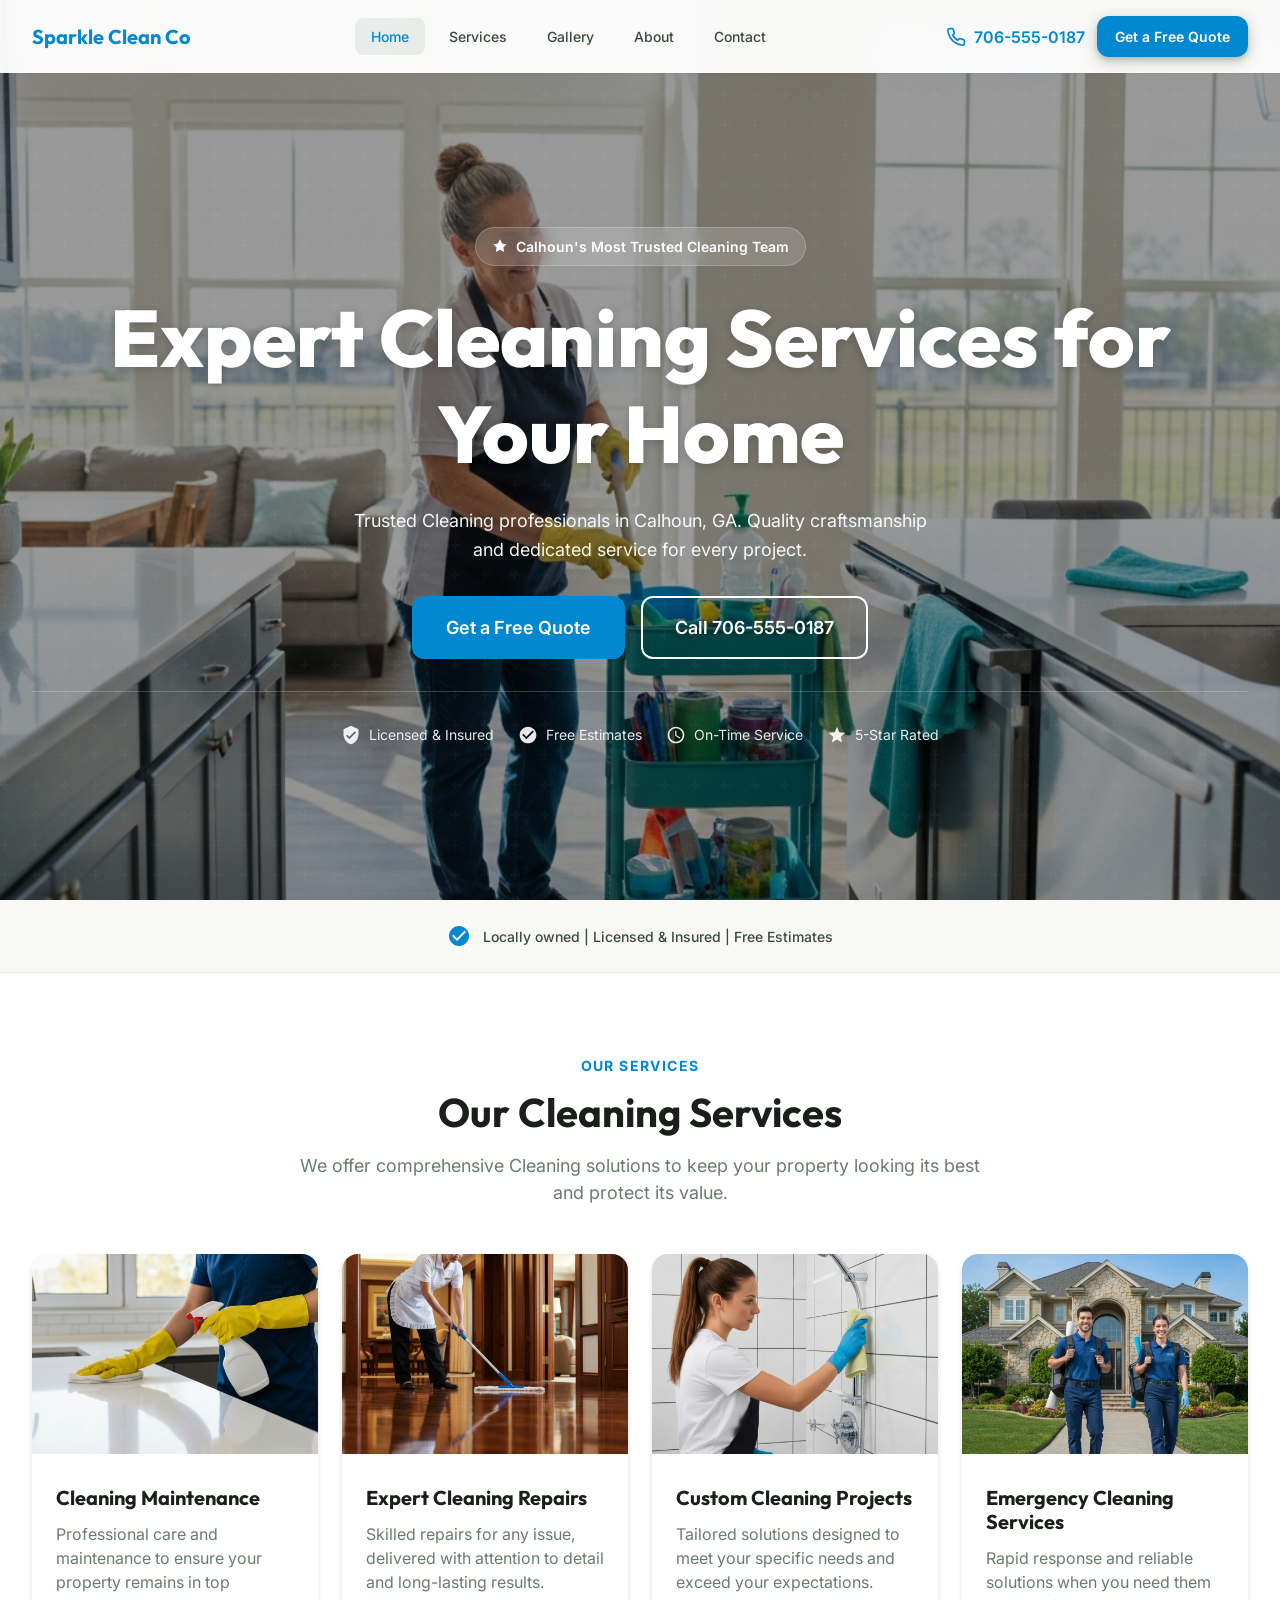
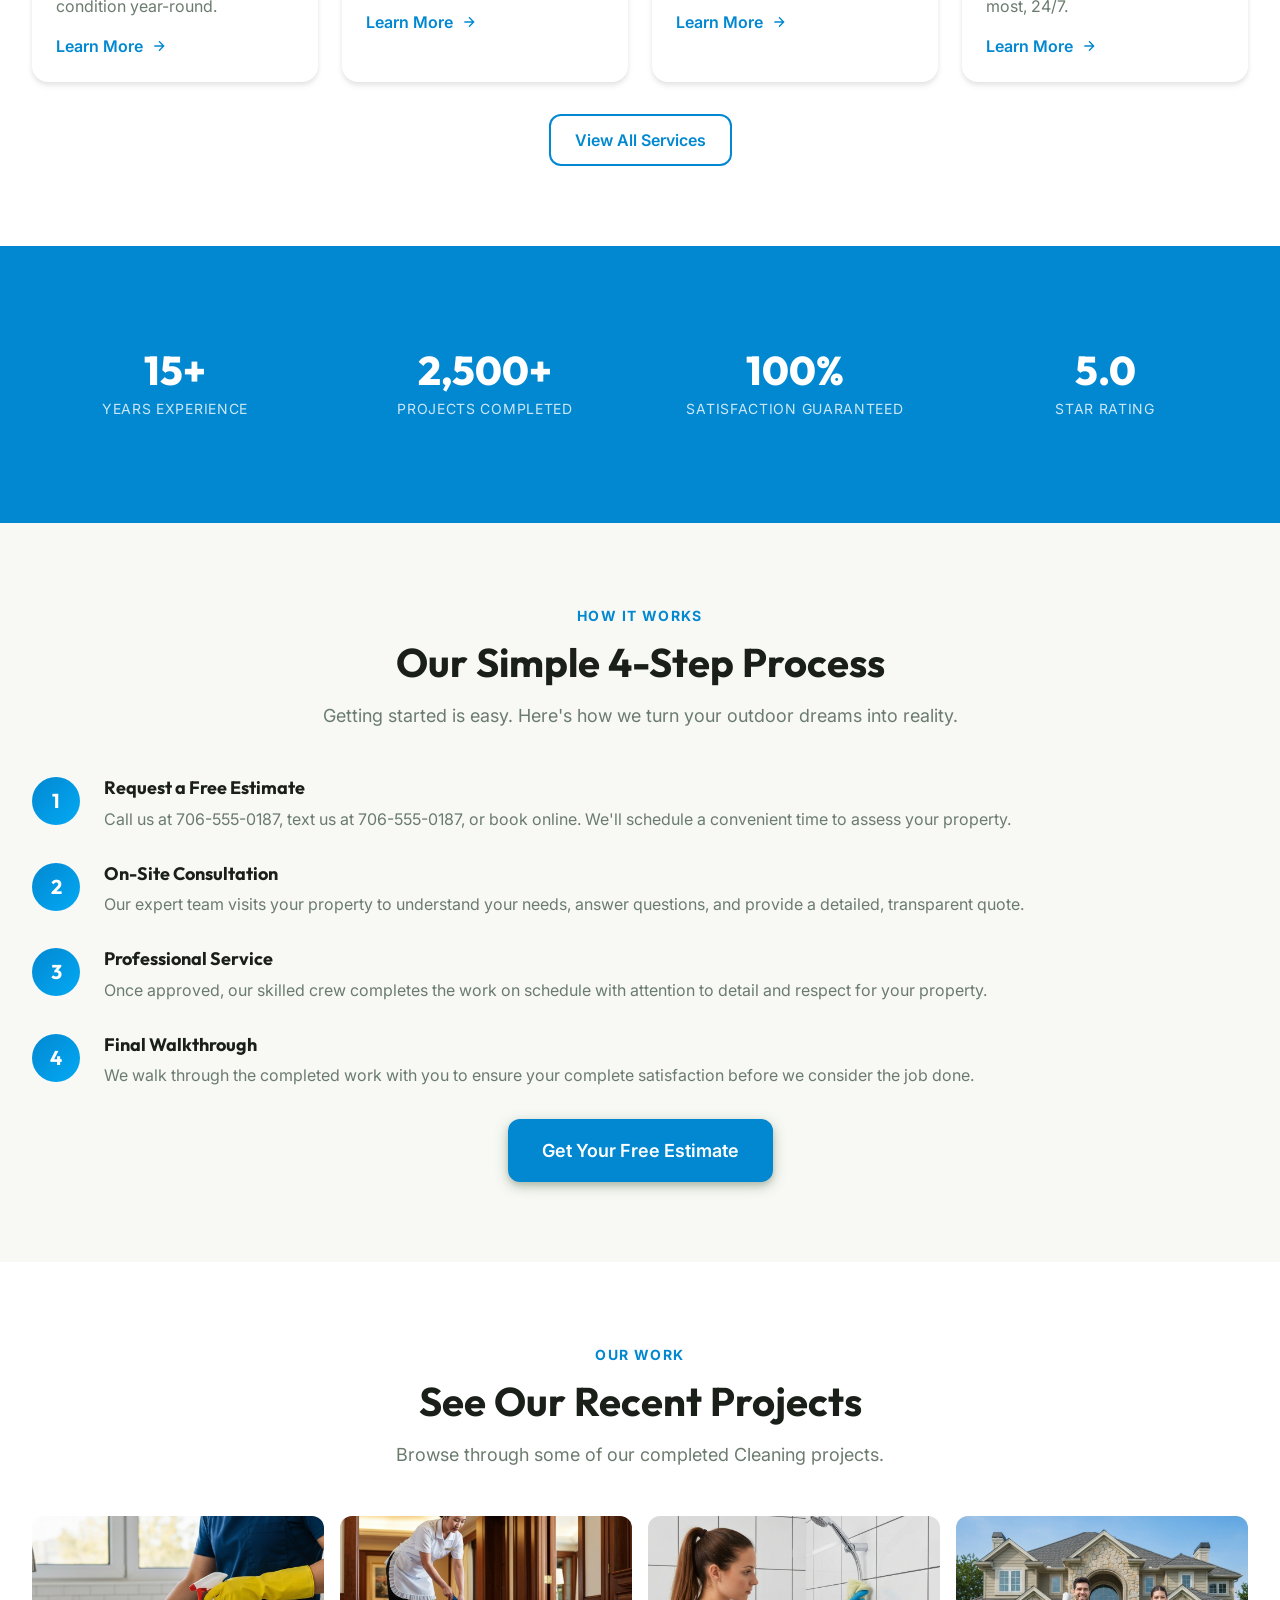
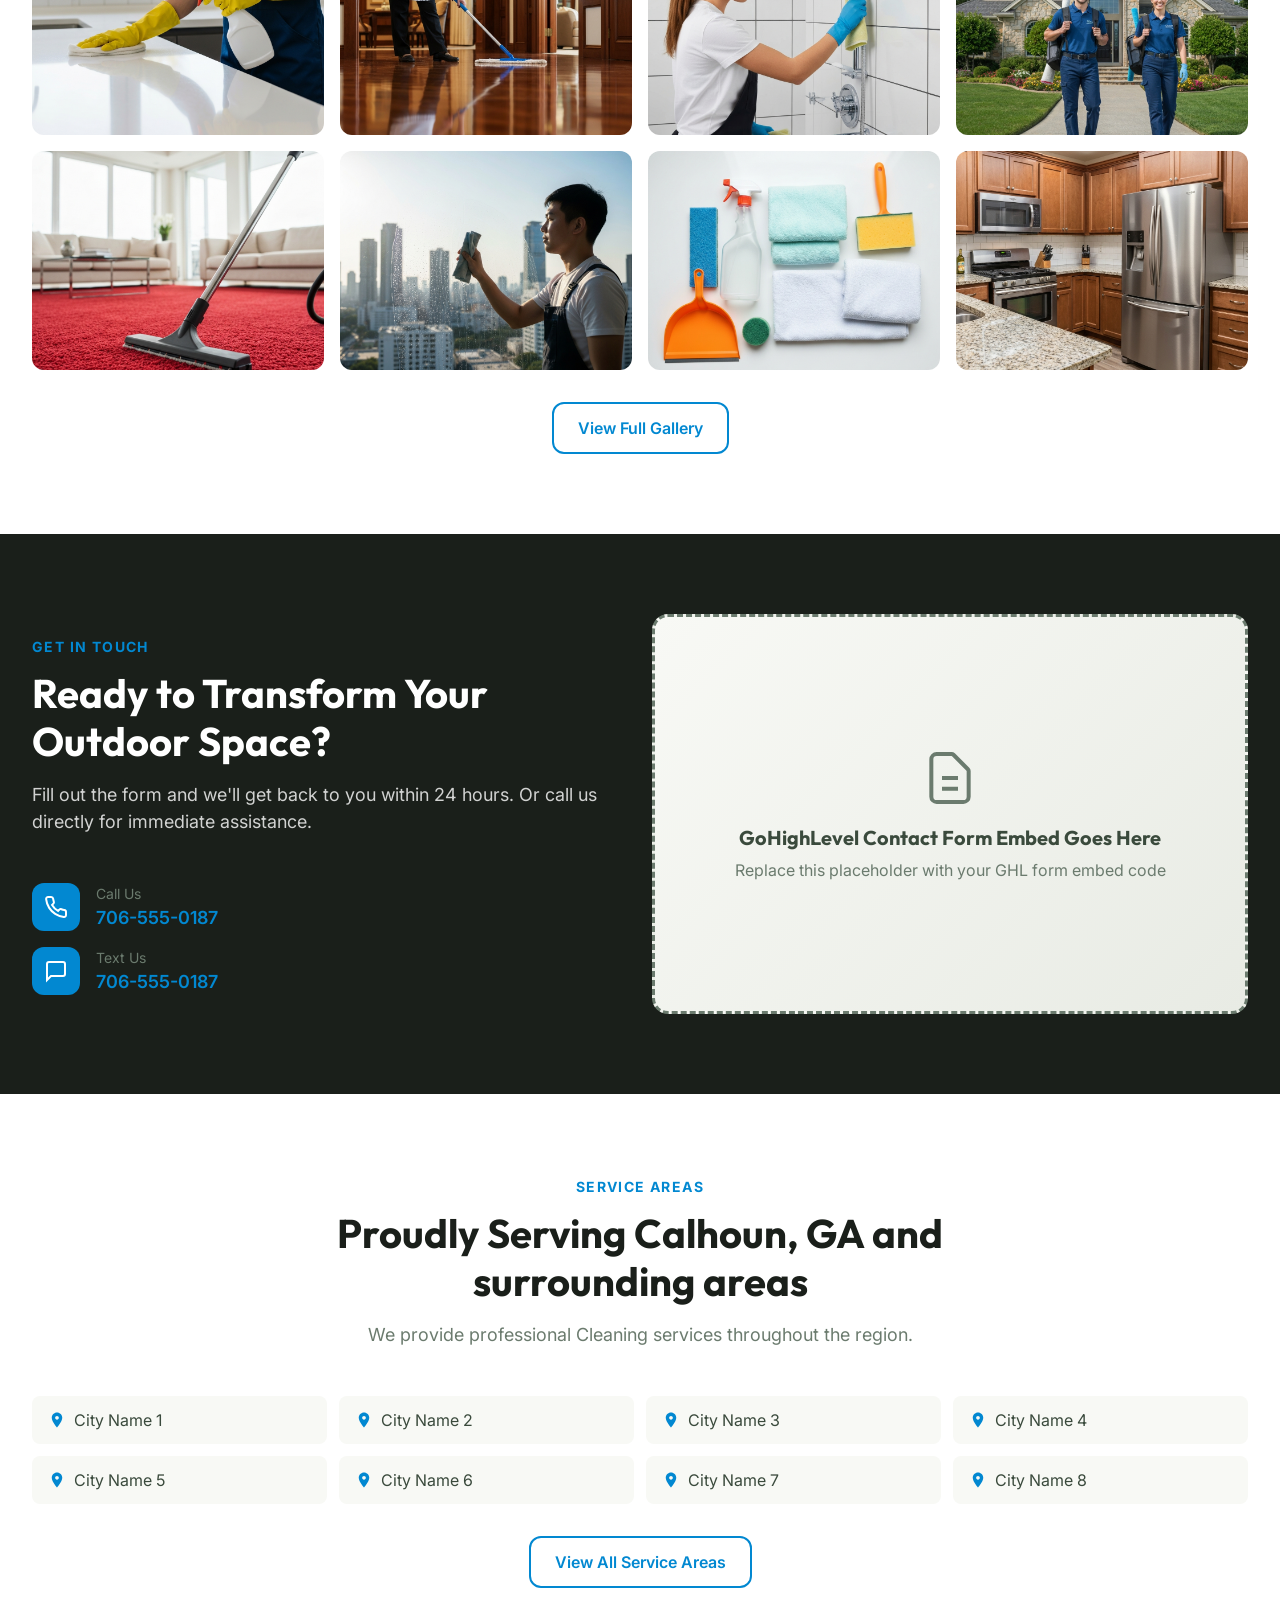
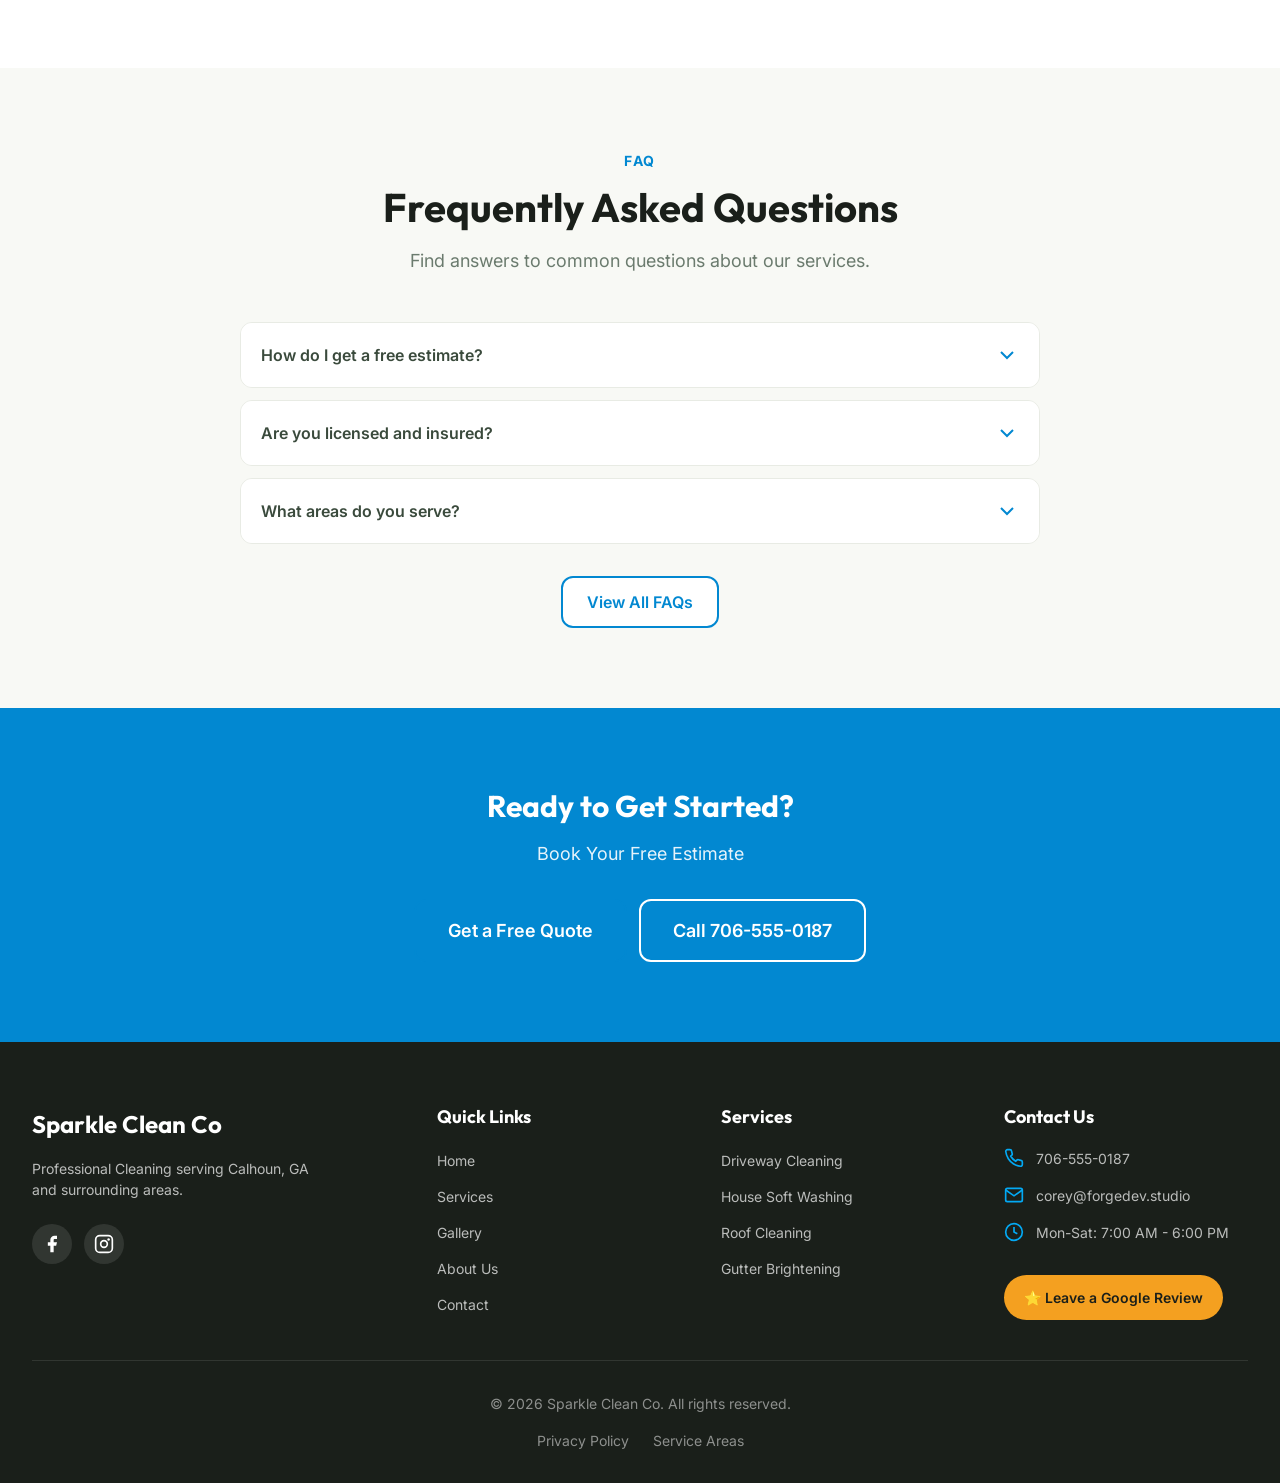
==== commit 61e54328: "Automated Site Generation (Atomic)" ====
--- a/index.html
+++ b/index.html
@@ -1768,7 +1768,7 @@
       "addressCountry": "US"
     },
     "telephone": "706-555-0187",
-    "email": "corey@forge-dev-studio.com",
+    "email": "corey@forgedev.studio",
     "url": "https://forge-dev-studio.github.io/demo-sparkle-clean-co",
     "openingHours": "Mon-Sat: 7:00 AM - 6:00 PM",
     "priceRange": "$$",
@@ -2373,7 +2373,7 @@
               <path d="M4 4h16c1.1 0 2 .9 2 2v12c0 1.1-.9 2-2 2H4c-1.1 0-2-.9-2-2V6c0-1.1.9-2 2-2z"/>
               <polyline points="22,6 12,13 2,6"/>
             </svg>
-            <a href="mailto:corey@forge-dev-studio.com">corey@forge-dev-studio.com</a>
+            <a href="mailto:corey@forgedev.studio">corey@forgedev.studio</a>
           </div>
           <div class="footer__contact-item">
             <svg class="footer__contact-icon" viewBox="0 0 24 24" fill="none" stroke="currentColor" stroke-width="2">
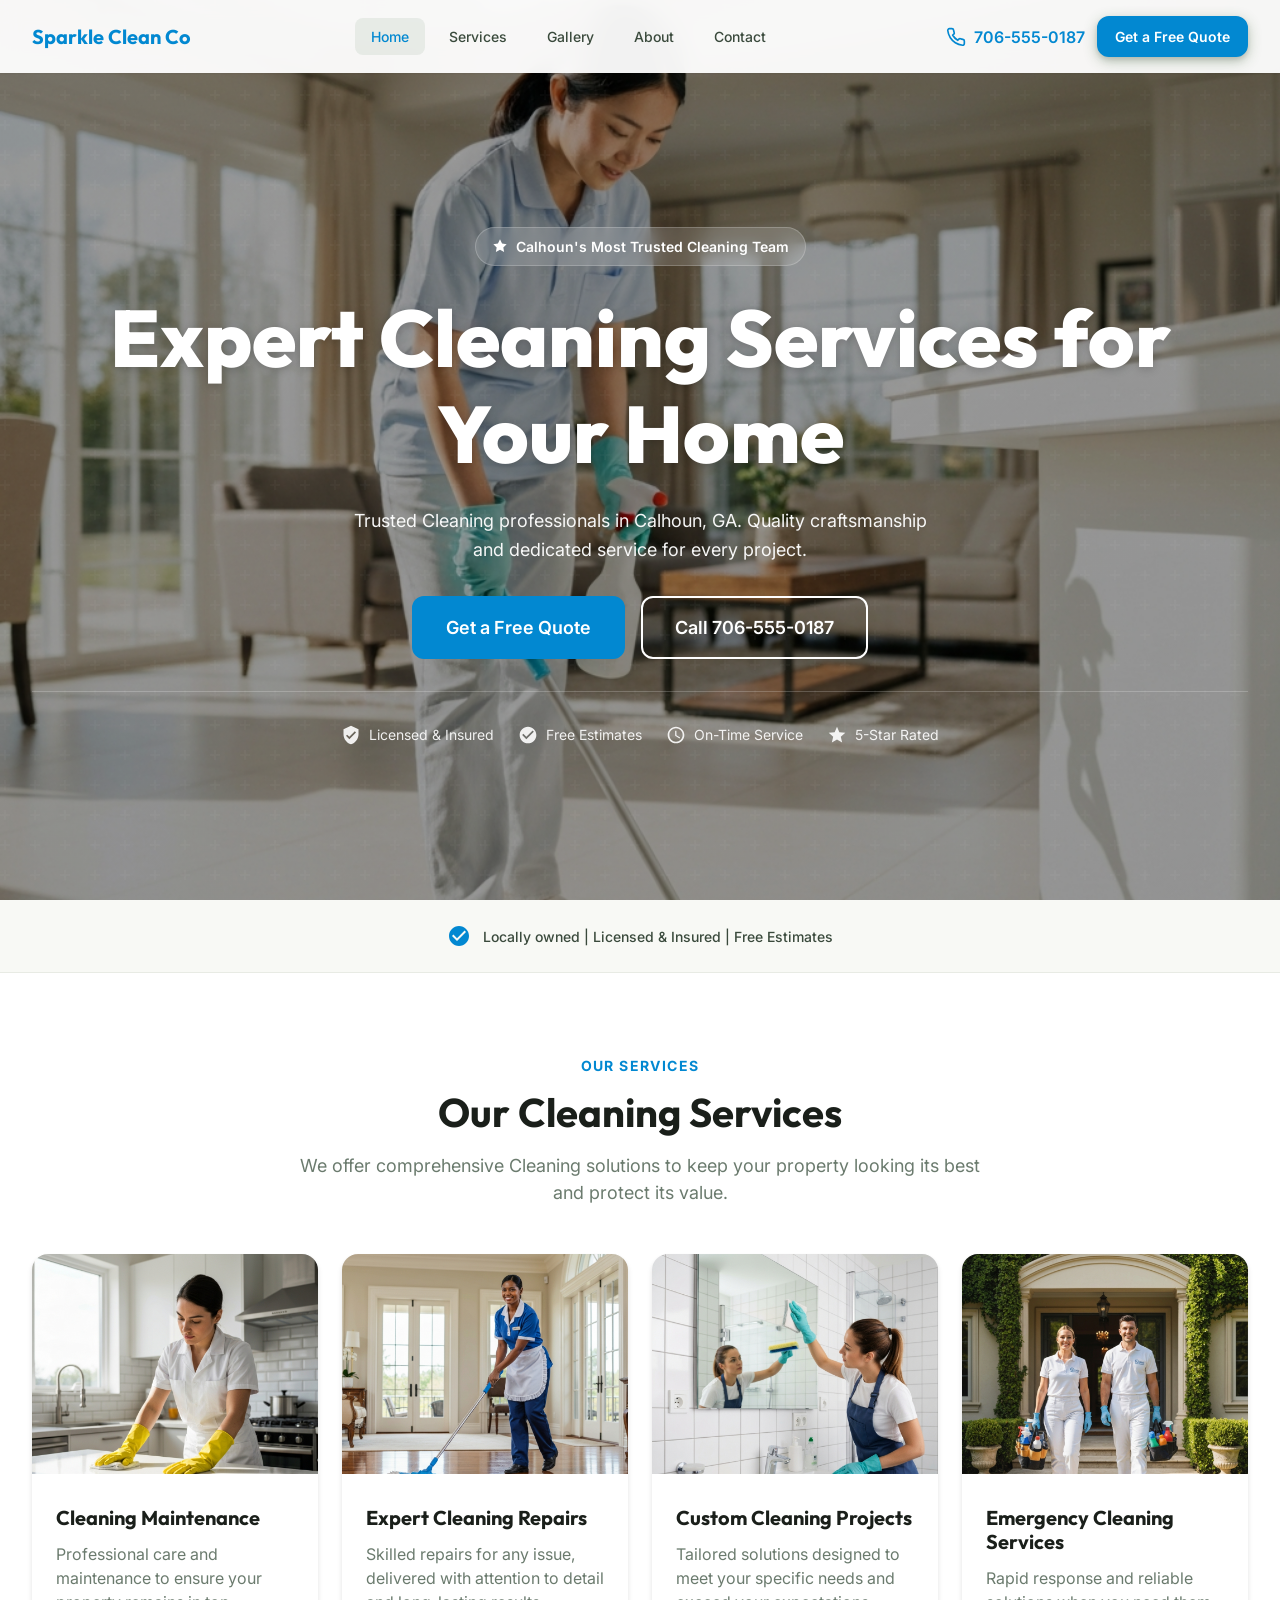
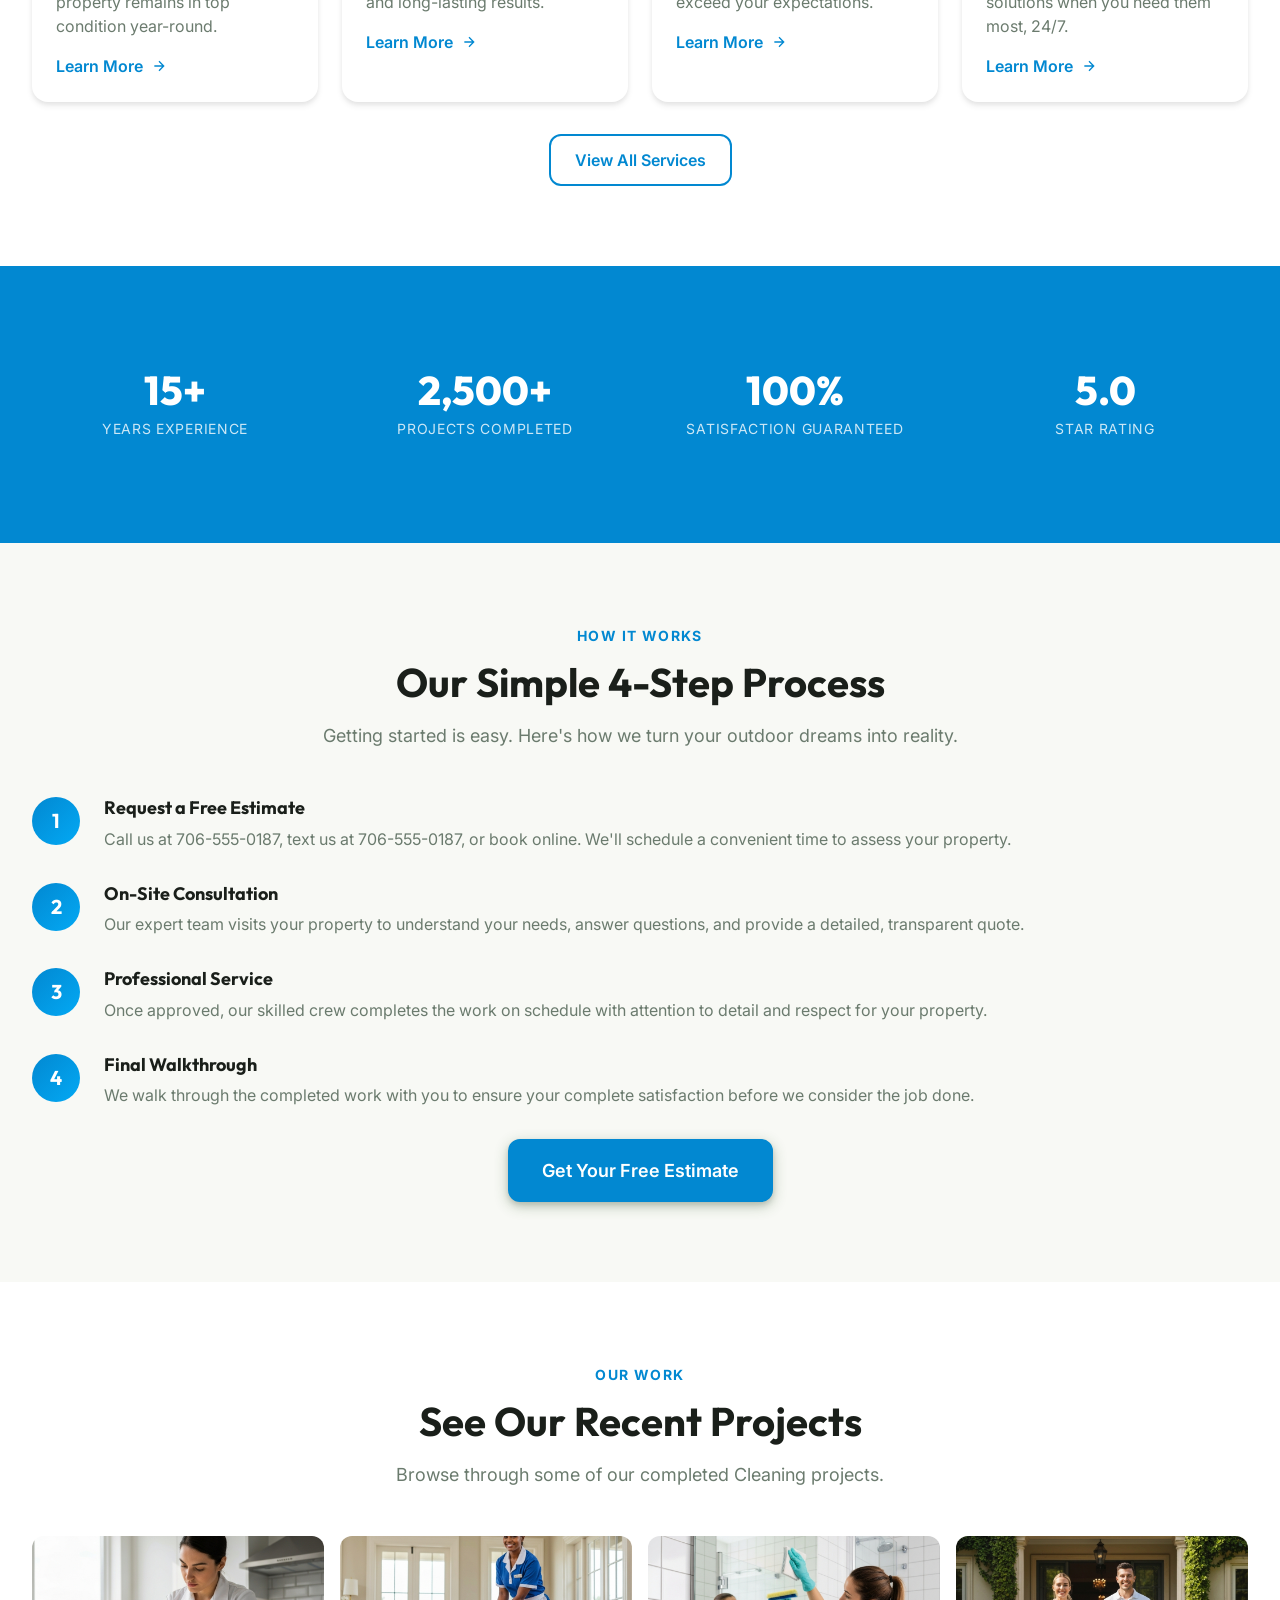
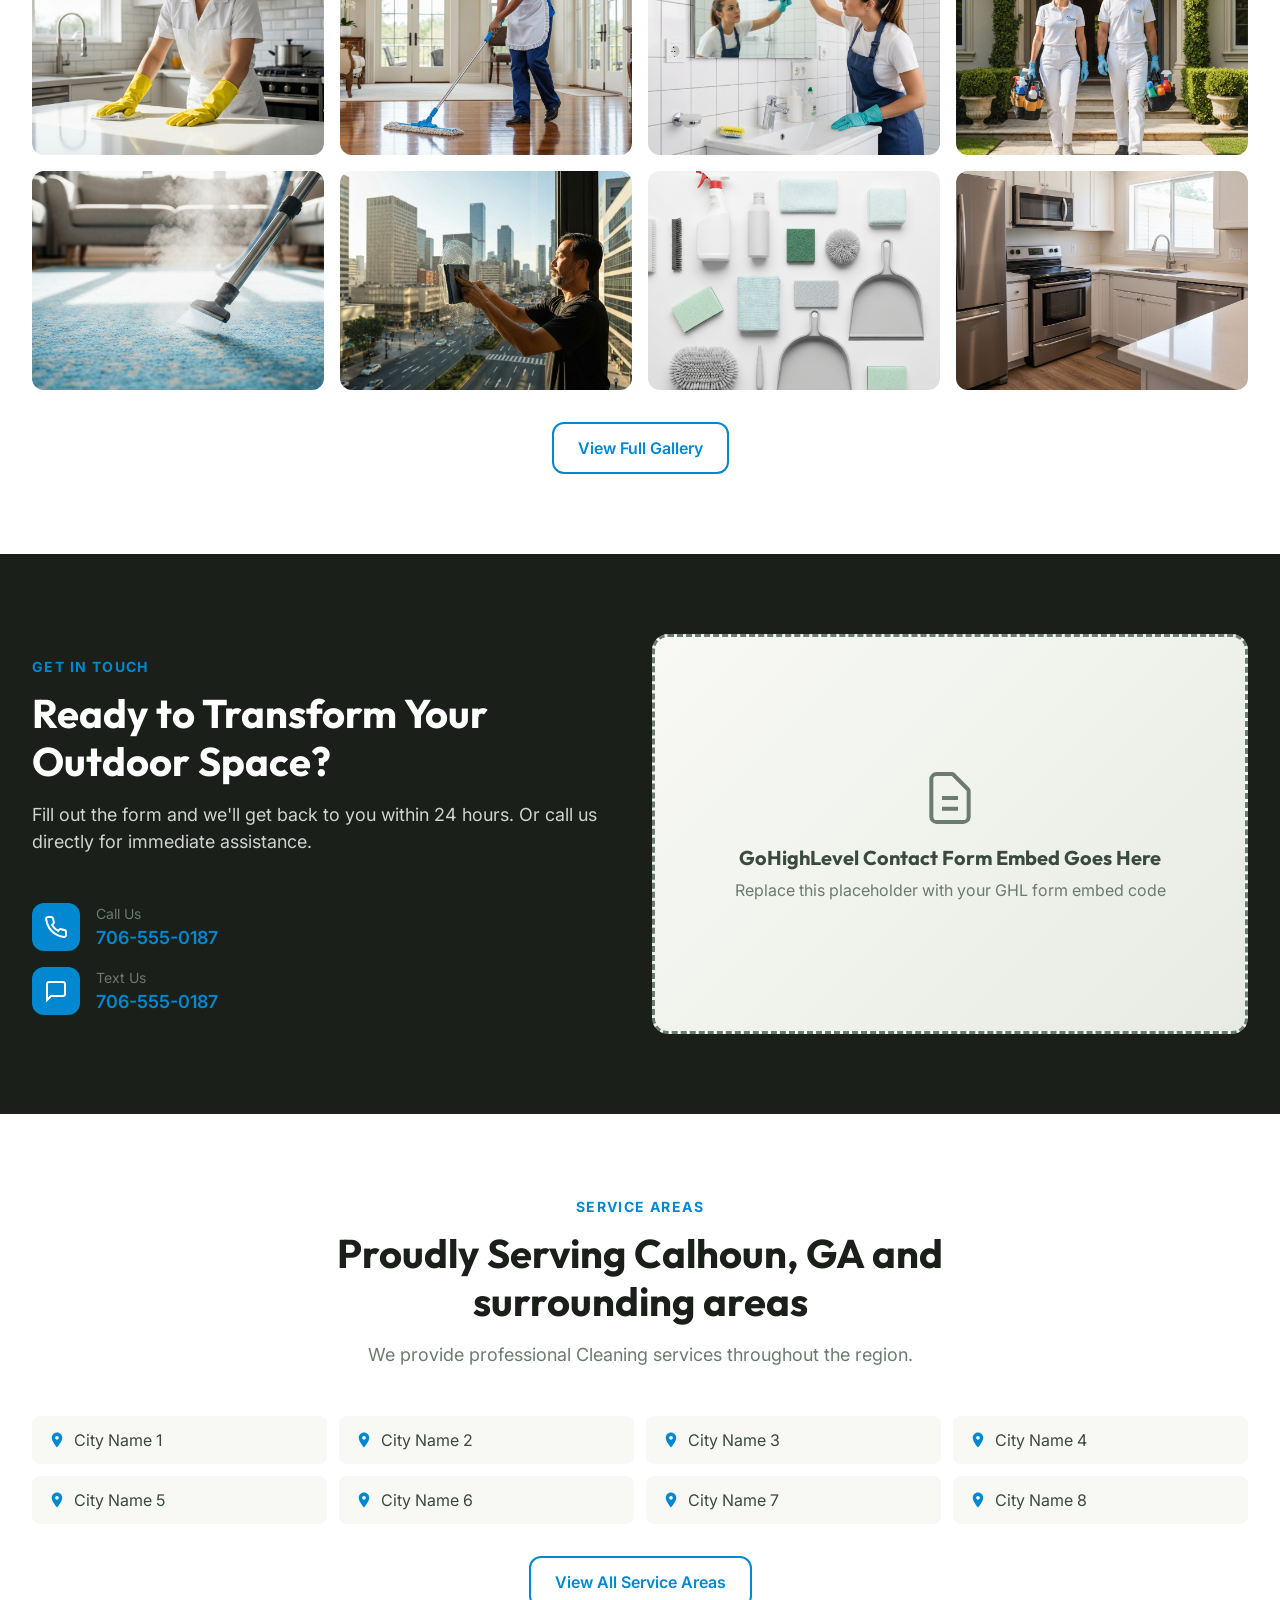
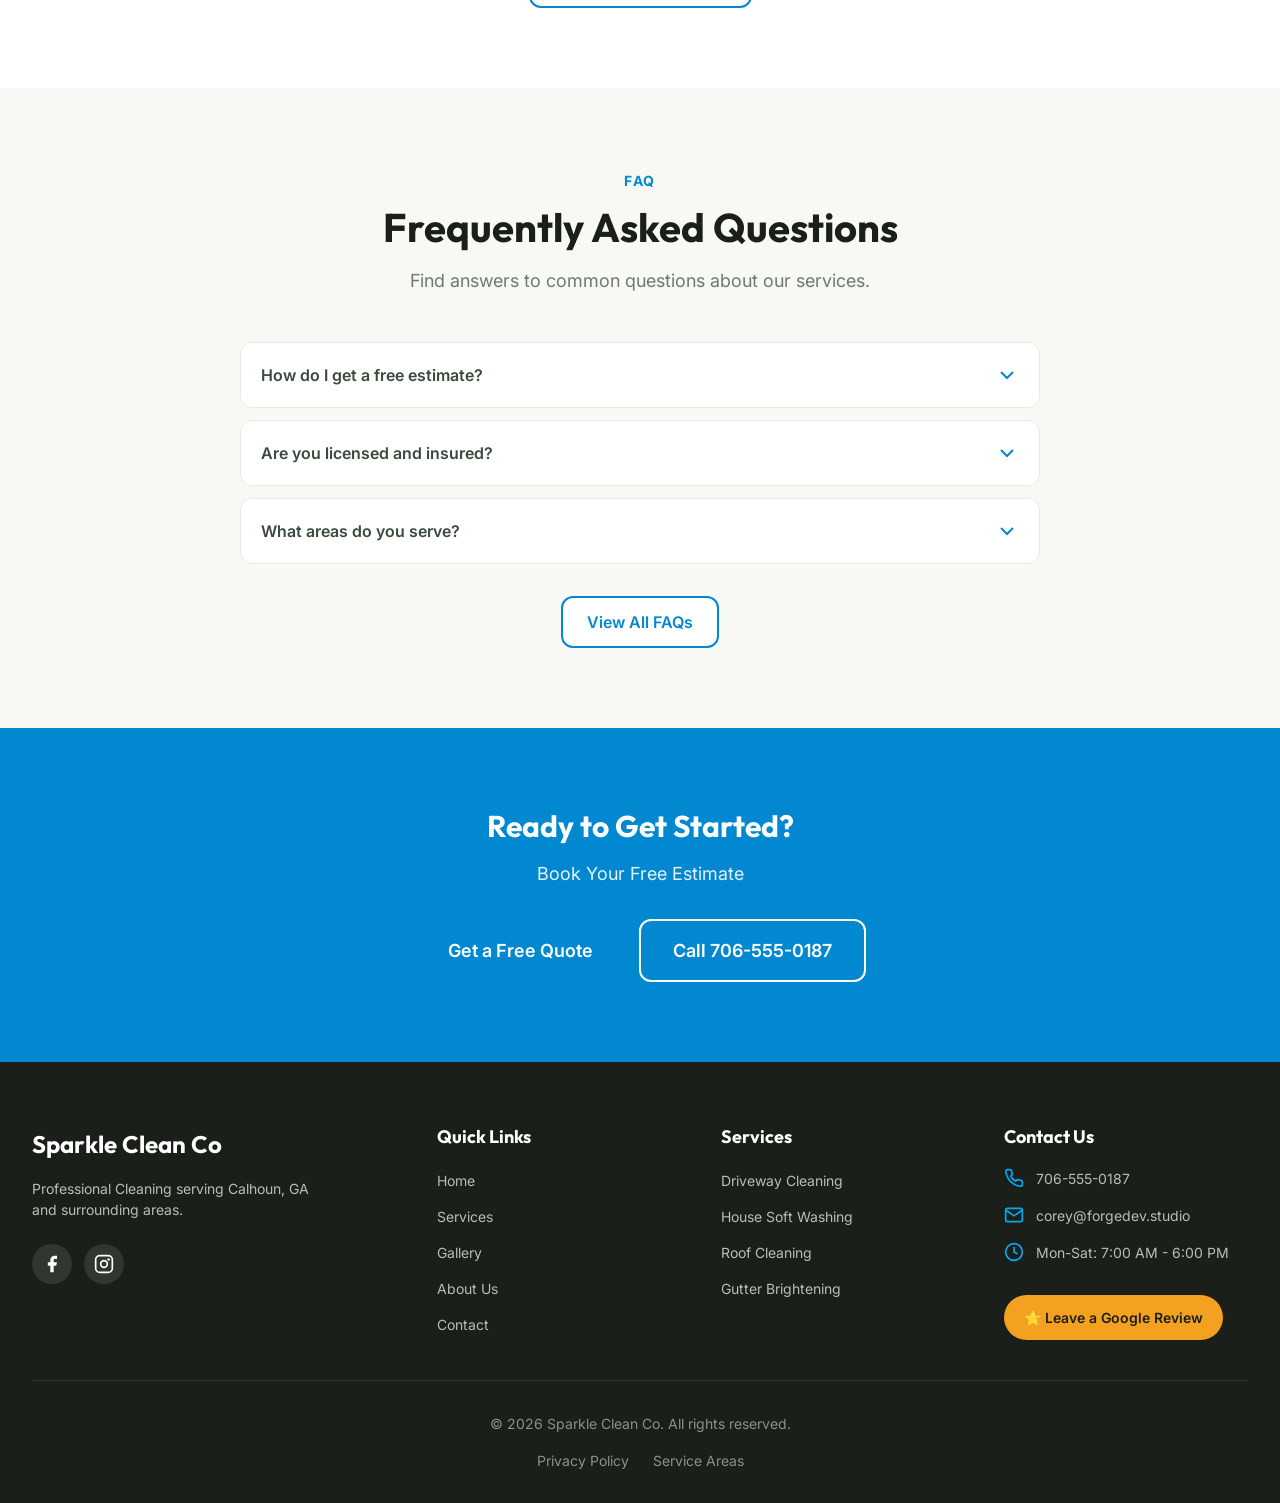
==== commit 0ae13df2: "Automated Site Generation (Atomic)" ====
--- a/index.html
+++ b/index.html
@@ -798,12 +798,12 @@
 }
 
 .service-card__image {
-  height: 200px;
+  height: 220px;
   margin: calc(var(--space-6) * -1);
   margin-bottom: var(--space-4);
   background-color: var(--color-light-gray);
   background-size: cover;
-  background-position: center;
+  background-position: top center;
 }
 
 .service-card__content {
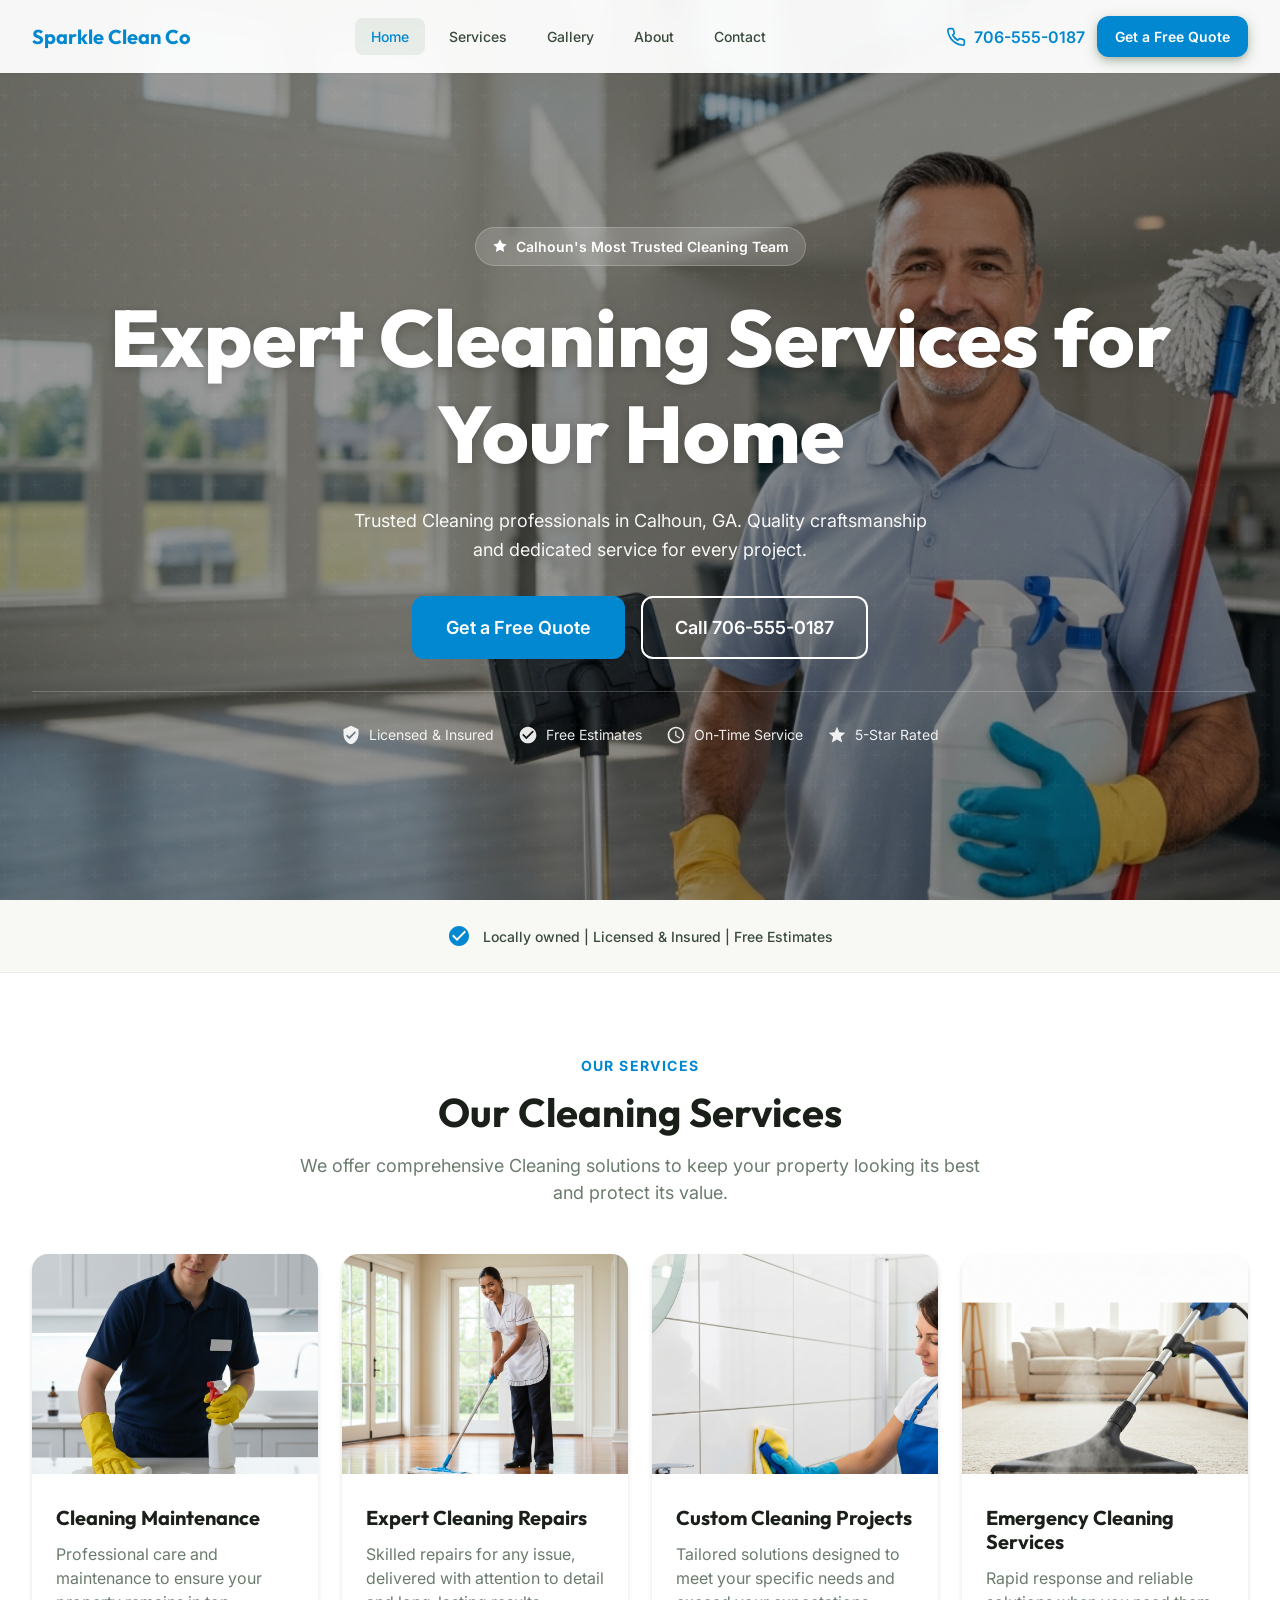
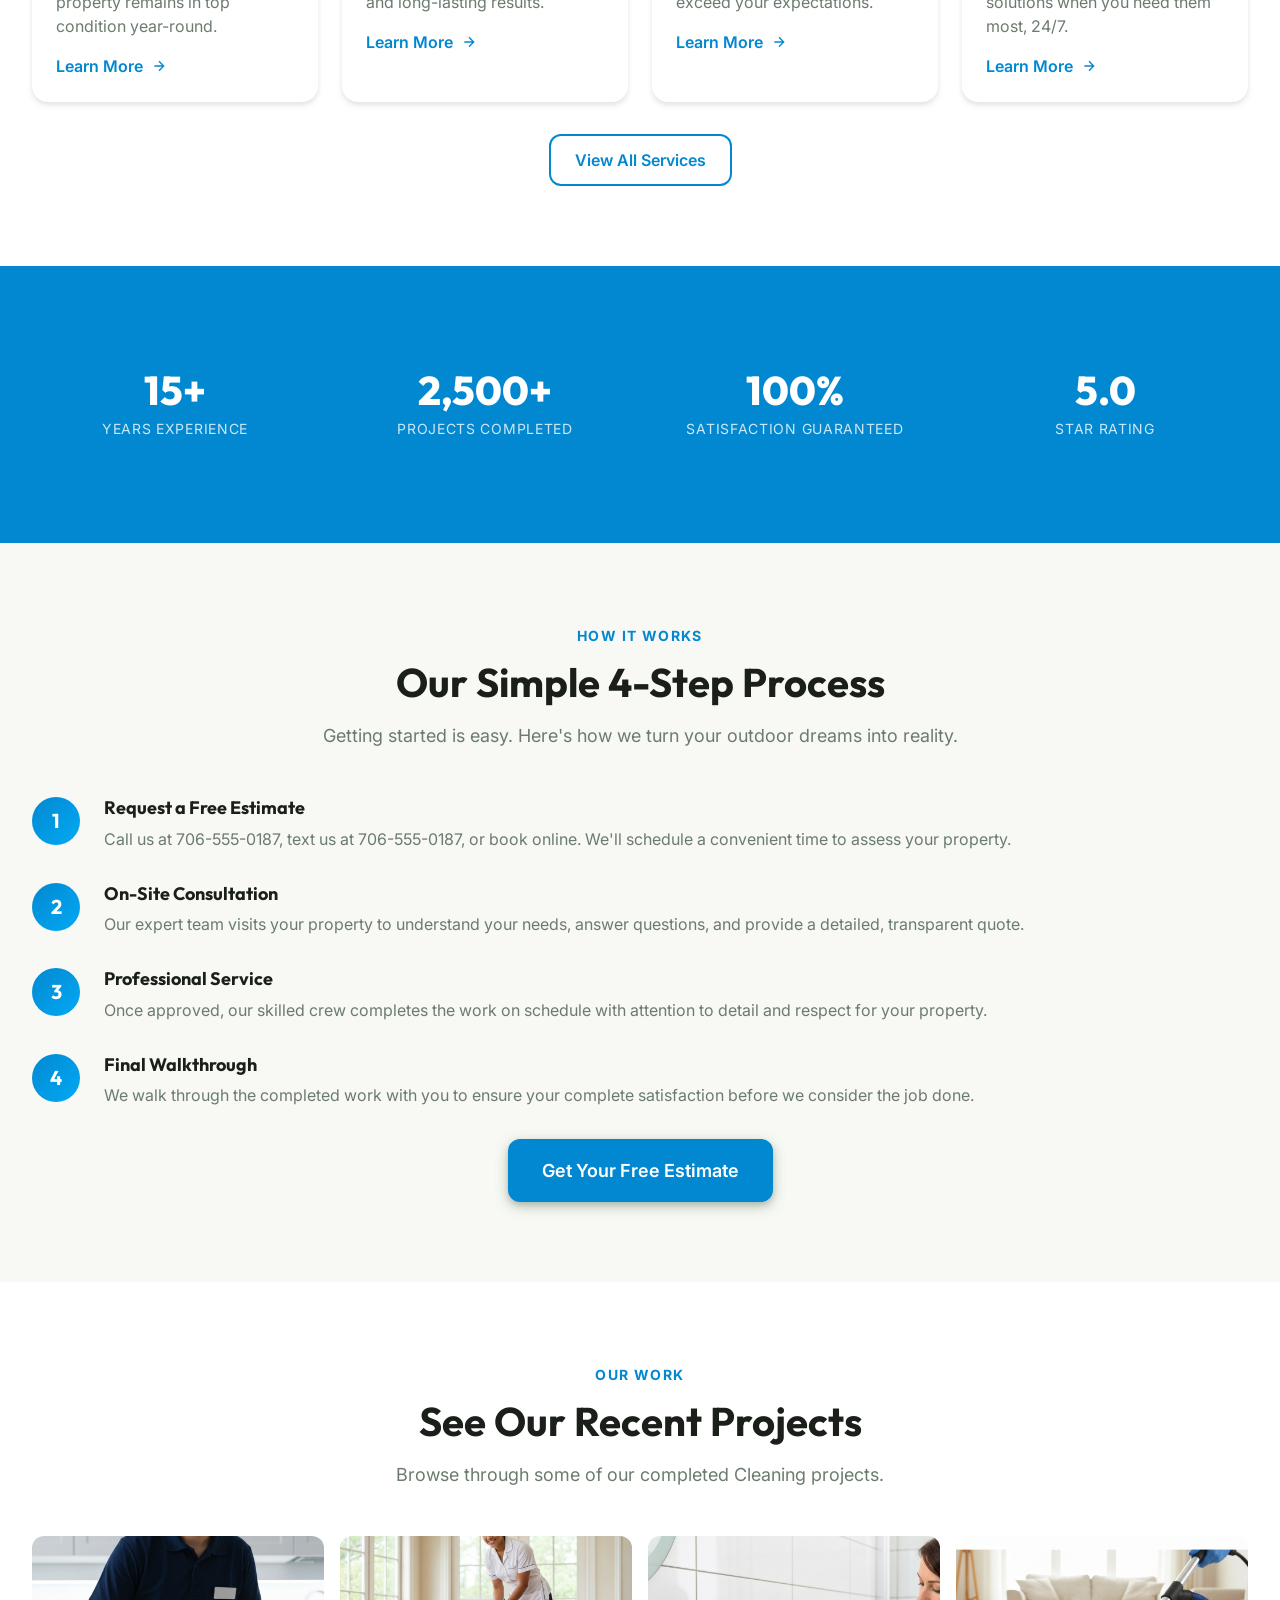
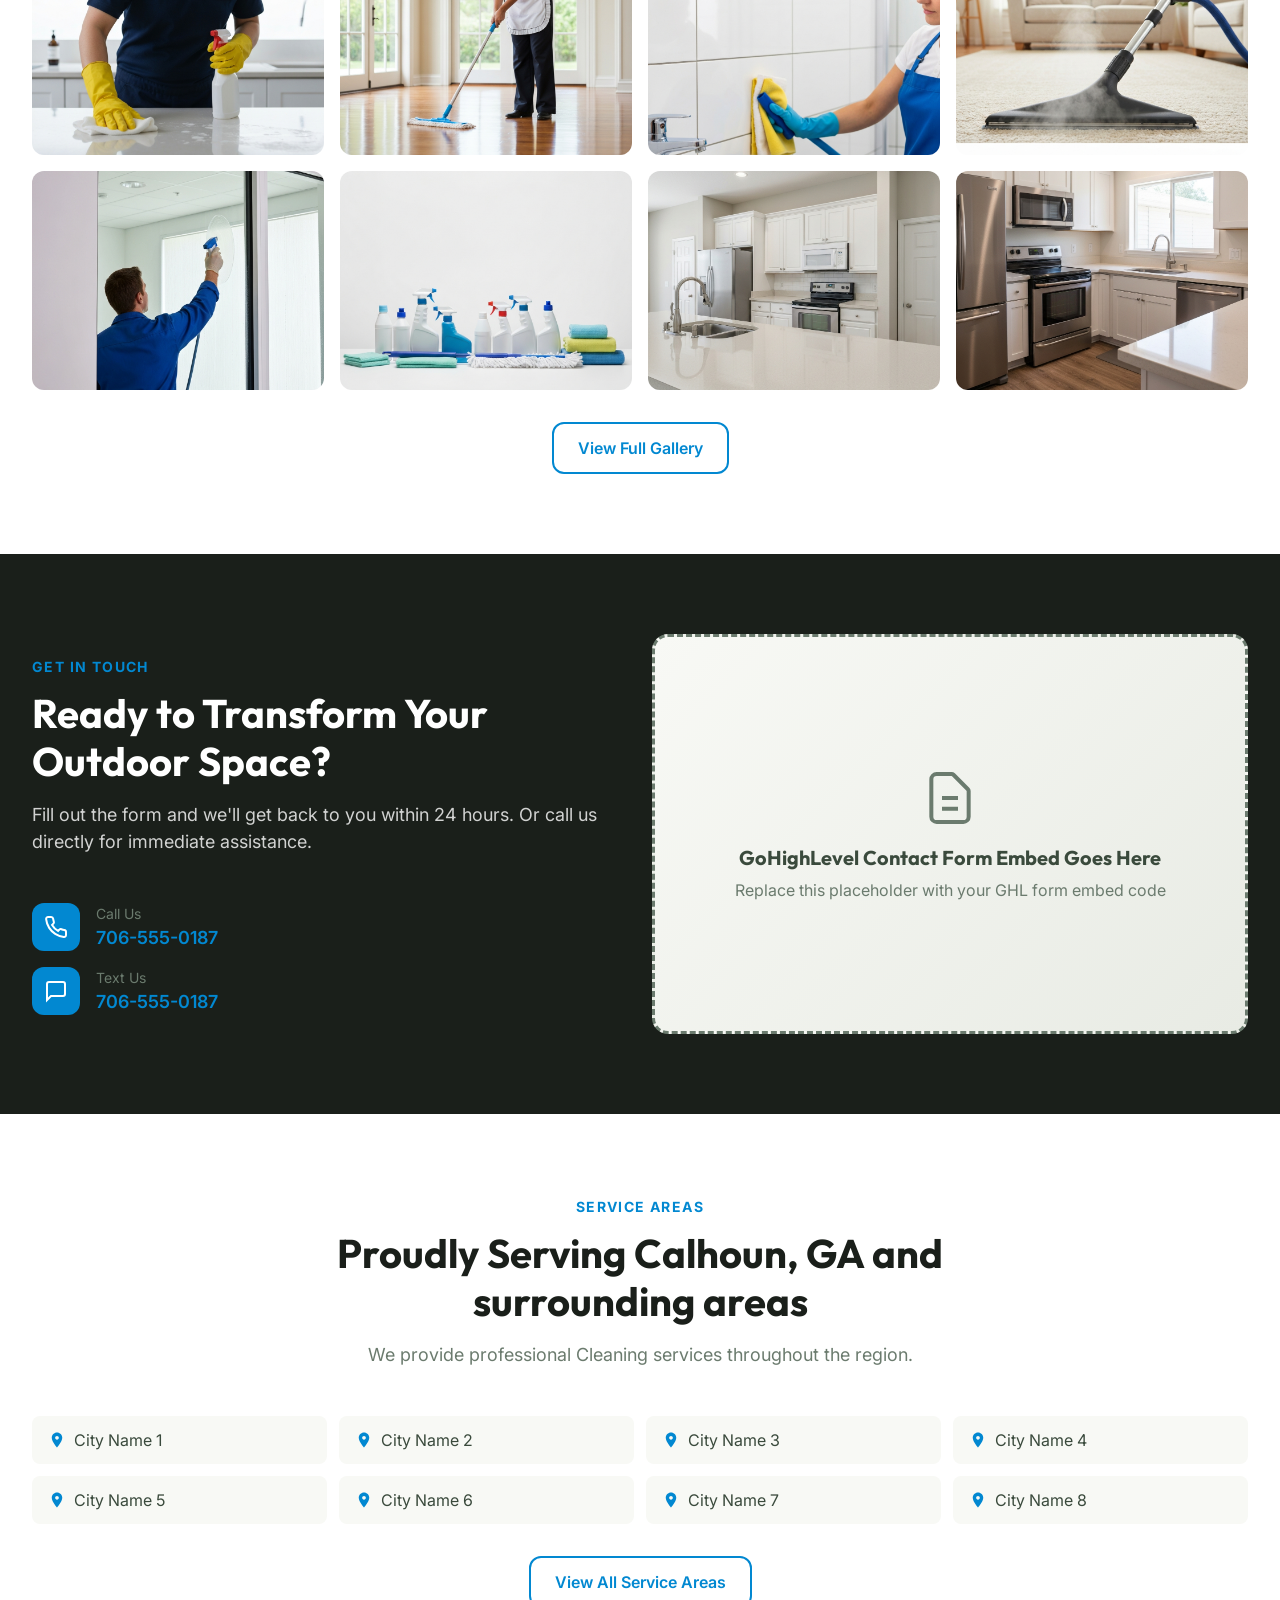
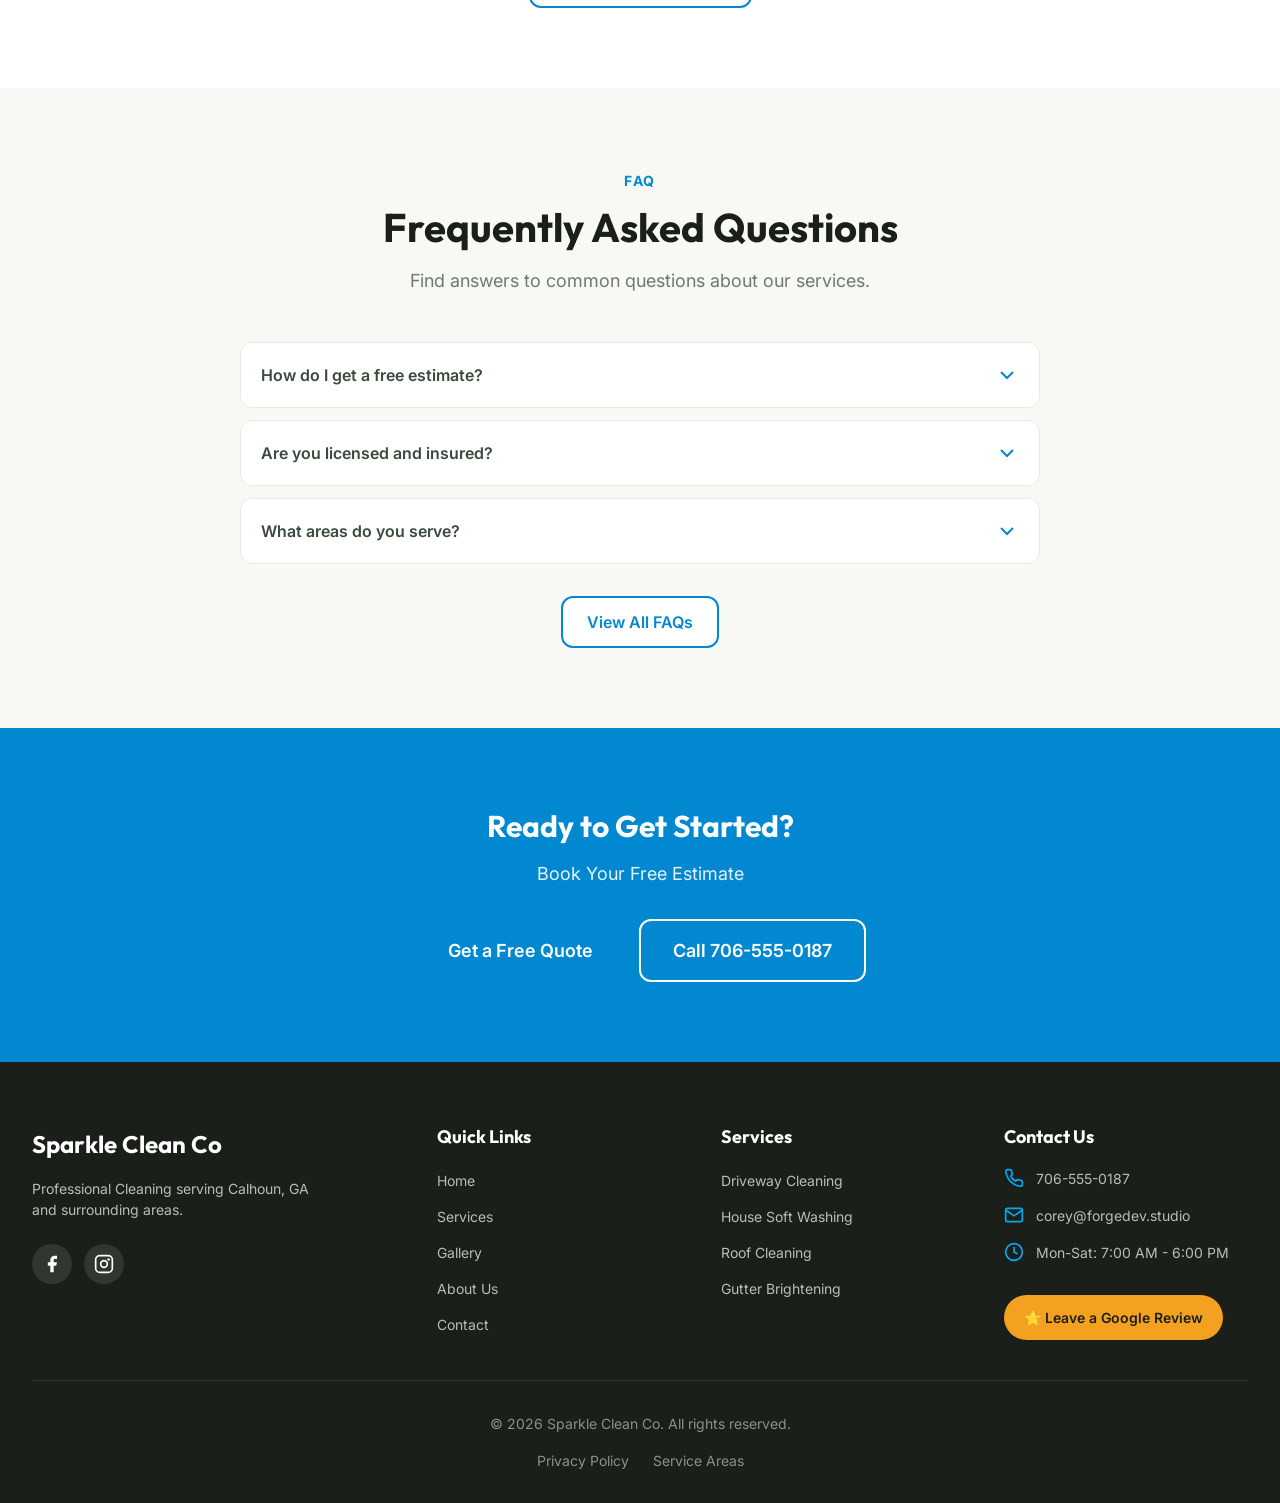
==== commit 700d60b3: "Automated Site Generation (Atomic)" ====
--- a/index.html
+++ b/index.html
@@ -1792,10 +1792,10 @@
         <nav class="nav" role="navigation" aria-label="Main navigation">
           <ul class="nav__list">
             <li><a href="index.html" class="nav__link active">Home</a></li>
-            <li><a href="services/index.html" class="nav__link">Services</a></li>
-            <li><a href="gallery.html" class="nav__link">Gallery</a></li>
-            <li><a href="about.html" class="nav__link">About</a></li>
-            <li><a href="contact.html" class="nav__link">Contact</a></li>
+            <li><a href="#services" class="nav__link">Services</a></li>
+            <li><a href="#gallery" class="nav__link">Gallery</a></li>
+            <li><a href="#about" class="nav__link">About</a></li>
+            <li><a href="#contact" class="nav__link">Contact</a></li>
           </ul>
         </nav>
 
@@ -1806,7 +1806,7 @@
             </svg>
             706-555-0187
           </a>
-          <a href="booking.html" class="btn btn--primary btn--sm">Get a Free Quote</a>
+          <a href="#contact" class="btn btn--primary btn--sm">Get a Free Quote</a>
         </div>
 
         <button class="menu-toggle" aria-label="Toggle menu" aria-expanded="false">
@@ -1822,13 +1822,13 @@
   <nav class="mobile-nav" role="navigation" aria-label="Mobile navigation" aria-hidden="true">
     <ul class="mobile-nav__list">
       <li><a href="index.html" class="mobile-nav__link active">Home</a></li>
-      <li><a href="services/index.html" class="mobile-nav__link">Services</a></li>
-      <li><a href="gallery.html" class="mobile-nav__link">Gallery</a></li>
-      <li><a href="about.html" class="mobile-nav__link">About</a></li>
-      <li><a href="service-areas.html" class="mobile-nav__link">Service Areas</a></li>
-      <li><a href="reviews.html" class="mobile-nav__link">Reviews</a></li>
-      <li><a href="faq.html" class="mobile-nav__link">FAQ</a></li>
-      <li><a href="contact.html" class="mobile-nav__link">Contact</a></li>
+      <li><a href="#services" class="mobile-nav__link">Services</a></li>
+      <li><a href="#gallery" class="mobile-nav__link">Gallery</a></li>
+      <li><a href="#about" class="mobile-nav__link">About</a></li>
+      <li><a href="#areas" class="mobile-nav__link">Service Areas</a></li>
+      <li><a href="#contact" class="mobile-nav__link">Reviews</a></li>
+      <li><a href="#faq" class="mobile-nav__link">FAQ</a></li>
+      <li><a href="#contact" class="mobile-nav__link">Contact</a></li>
     </ul>
     <div class="mobile-nav__cta">
       <div class="mobile-nav__contact">
@@ -1845,7 +1845,7 @@
           Text: 706-555-0187
         </a>
       </div>
-      <a href="booking.html" class="btn btn--primary btn--full">Get a Free Quote</a>
+      <a href="#contact" class="btn btn--primary btn--full">Get a Free Quote</a>
       <a href="#" class="btn btn--accent btn--full mt-4" target="_blank" rel="noopener">⭐ Leave a Google Review</a>
     </div>
   </nav>
@@ -1865,7 +1865,7 @@
           <p class="hero__subtitle">Trusted Cleaning professionals in Calhoun, GA. Quality craftsmanship and dedicated service for every project.</p>
 
           <div class="hero__cta">
-            <a href="booking.html" class="btn btn--accent btn--lg">Get a Free Quote</a>
+            <a href="#contact" class="btn btn--accent btn--lg">Get a Free Quote</a>
             <a href="tel:706-555-0187" class="btn btn--outline btn--lg">Call 706-555-0187</a>
           </div>
 
@@ -1929,7 +1929,7 @@
             <div class="service-card__content">
               <h3 class="card__title">Cleaning Maintenance</h3>
               <p class="card__text">Professional care and maintenance to ensure your property remains in top condition year-round.</p>
-              <a href="services/driveway-cleaning.html" class="card__link">
+              <a href="#services" class="card__link">
                 Learn More
                 <svg width="16" height="16" viewBox="0 0 24 24" fill="none" stroke="currentColor" stroke-width="2">
                   <path d="M5 12h14M12 5l7 7-7 7"/>
@@ -1944,7 +1944,7 @@
             <div class="service-card__content">
               <h3 class="card__title">Expert Cleaning Repairs</h3>
               <p class="card__text">Skilled repairs for any issue, delivered with attention to detail and long-lasting results.</p>
-              <a href="services/house-soft-washing.html" class="card__link">
+              <a href="#services" class="card__link">
                 Learn More
                 <svg width="16" height="16" viewBox="0 0 24 24" fill="none" stroke="currentColor" stroke-width="2">
                   <path d="M5 12h14M12 5l7 7-7 7"/>
@@ -1959,7 +1959,7 @@
             <div class="service-card__content">
               <h3 class="card__title">Custom Cleaning Projects</h3>
               <p class="card__text">Tailored solutions designed to meet your specific needs and exceed your expectations.</p>
-              <a href="services/roof-cleaning.html" class="card__link">
+              <a href="#services" class="card__link">
                 Learn More
                 <svg width="16" height="16" viewBox="0 0 24 24" fill="none" stroke="currentColor" stroke-width="2">
                   <path d="M5 12h14M12 5l7 7-7 7"/>
@@ -1974,7 +1974,7 @@
             <div class="service-card__content">
               <h3 class="card__title">Emergency Cleaning Services</h3>
               <p class="card__text">Rapid response and reliable solutions when you need them most, 24/7.</p>
-              <a href="services/gutter-brightening.html" class="card__link">
+              <a href="#services" class="card__link">
                 Learn More
                 <svg width="16" height="16" viewBox="0 0 24 24" fill="none" stroke="currentColor" stroke-width="2">
                   <path d="M5 12h14M12 5l7 7-7 7"/>
@@ -1985,7 +1985,7 @@
         </div>
 
         <div class="text-center mt-8">
-          <a href="services/index.html" class="btn btn--secondary">View All Services</a>
+          <a href="#services" class="btn btn--secondary">View All Services</a>
         </div>
       </div>
     </section>
@@ -2015,7 +2015,7 @@
     </section>
 
     <!-- Process Section -->
-    <section class="section section--light">
+    <section class="section section--light" id="about">
       <div class="container">
         <div class="section-header">
           <span class="section-header__label">How It Works</span>
@@ -2055,13 +2055,13 @@
         </div>
 
         <div class="text-center mt-8">
-          <a href="booking.html" class="btn btn--primary btn--lg">Get Your Free Estimate</a>
+          <a href="#contact" class="btn btn--primary btn--lg">Get Your Free Estimate</a>
         </div>
       </div>
     </section>
 
     <!-- Gallery Preview -->
-    <section class="section">
+    <section class="section" id="gallery">
       <div class="container">
         <div class="section-header">
           <span class="section-header__label">Our Work</span>
@@ -2121,7 +2121,7 @@
         </div>
 
         <div class="text-center mt-8">
-          <a href="gallery.html" class="btn btn--secondary">View Full Gallery</a>
+          <a href="#gallery" class="btn btn--secondary">View Full Gallery</a>
         </div>
       </div>
     </section>
@@ -2179,7 +2179,7 @@
     </section>
 
     <!-- Service Areas Section -->
-    <section class="section">
+    <section class="section" id="areas">
       <div class="container">
         <div class="section-header">
           <span class="section-header__label">Service Areas</span>
@@ -2239,13 +2239,13 @@
         </div>
 
         <div class="text-center mt-8">
-          <a href="service-areas.html" class="btn btn--secondary">View All Service Areas</a>
+          <a href="#areas" class="btn btn--secondary">View All Service Areas</a>
         </div>
       </div>
     </section>
 
     <!-- FAQ Preview Section -->
-    <section class="section section--light">
+    <section class="section section--light" id="faq">
       <div class="container">
         <div class="section-header">
           <span class="section-header__label">FAQ</span>
@@ -2291,14 +2291,14 @@
             </button>
             <div class="faq-item__answer">
               <div class="faq-item__answer-inner">
-                <p>We proudly serve Calhoun, GA and surrounding areas and surrounding communities. Visit our <a href="service-areas.html">service areas page</a> for a complete list of locations we serve.</p>
+                <p>We proudly serve Calhoun, GA and surrounding areas and surrounding communities. Visit our <a href="#areas">service areas page</a> for a complete list of locations we serve.</p>
               </div>
             </div>
           </div>
         </div>
 
         <div class="text-center mt-8">
-          <a href="faq.html" class="btn btn--secondary">View All FAQs</a>
+          <a href="#faq" class="btn btn--secondary">View All FAQs</a>
         </div>
       </div>
     </section>
@@ -2309,7 +2309,7 @@
         <h2 style="color: var(--color-white); margin-bottom: var(--space-4);">Ready to Get Started?</h2>
         <p style="color: rgba(255,255,255,0.9); font-size: var(--text-lg); max-width: 600px; margin: 0 auto var(--space-8);">Book Your Free Estimate</p>
         <div class="btn-group" style="justify-content: center;">
-          <a href="booking.html" class="btn btn--accent btn--lg">Get a Free Quote</a>
+          <a href="#contact" class="btn btn--accent btn--lg">Get a Free Quote</a>
           <a href="tel:706-555-0187" class="btn btn--outline btn--lg">Call 706-555-0187</a>
         </div>
       </div>
@@ -2343,20 +2343,20 @@
           <h4 class="footer__column-title">Quick Links</h4>
           <ul class="footer__links">
             <li><a href="index.html" class="footer__link">Home</a></li>
-            <li><a href="services/index.html" class="footer__link">Services</a></li>
-            <li><a href="gallery.html" class="footer__link">Gallery</a></li>
-            <li><a href="about.html" class="footer__link">About Us</a></li>
-            <li><a href="contact.html" class="footer__link">Contact</a></li>
+            <li><a href="#services" class="footer__link">Services</a></li>
+            <li><a href="#gallery" class="footer__link">Gallery</a></li>
+            <li><a href="#about" class="footer__link">About Us</a></li>
+            <li><a href="#contact" class="footer__link">Contact</a></li>
           </ul>
         </div>
 
         <div>
           <h4 class="footer__column-title">Services</h4>
           <ul class="footer__links">
-            <li><a href="services/driveway-cleaning.html" class="footer__link">Driveway Cleaning</a></li>
-            <li><a href="services/house-soft-washing.html" class="footer__link">House Soft Washing</a></li>
-            <li><a href="services/roof-cleaning.html" class="footer__link">Roof Cleaning</a></li>
-            <li><a href="services/gutter-brightening.html" class="footer__link">Gutter Brightening</a></li>
+            <li><a href="#services" class="footer__link">Driveway Cleaning</a></li>
+            <li><a href="#services" class="footer__link">House Soft Washing</a></li>
+            <li><a href="#services" class="footer__link">Roof Cleaning</a></li>
+            <li><a href="#services" class="footer__link">Gutter Brightening</a></li>
           </ul>
         </div>
 
@@ -2392,7 +2392,7 @@
         <p class="footer__copyright">&copy; <span data-year></span> Sparkle Clean Co. All rights reserved.</p>
         <div class="footer__legal">
           <a href="privacy.html" class="footer__legal-link">Privacy Policy</a>
-          <a href="service-areas.html" class="footer__legal-link">Service Areas</a>
+          <a href="#areas" class="footer__legal-link">Service Areas</a>
         </div>
       </div>
     </div>
@@ -2412,7 +2412,7 @@
       </svg>
       Text
     </a>
-    <a href="booking.html" class="mobile-cta-bar__btn mobile-cta-bar__btn--book">
+    <a href="#contact" class="mobile-cta-bar__btn mobile-cta-bar__btn--book">
       <svg class="mobile-cta-bar__icon" viewBox="0 0 24 24" fill="none" stroke="currentColor" stroke-width="2">
         <rect x="3" y="4" width="18" height="18" rx="2" ry="2"/>
         <line x1="16" y1="2" x2="16" y2="6"/>
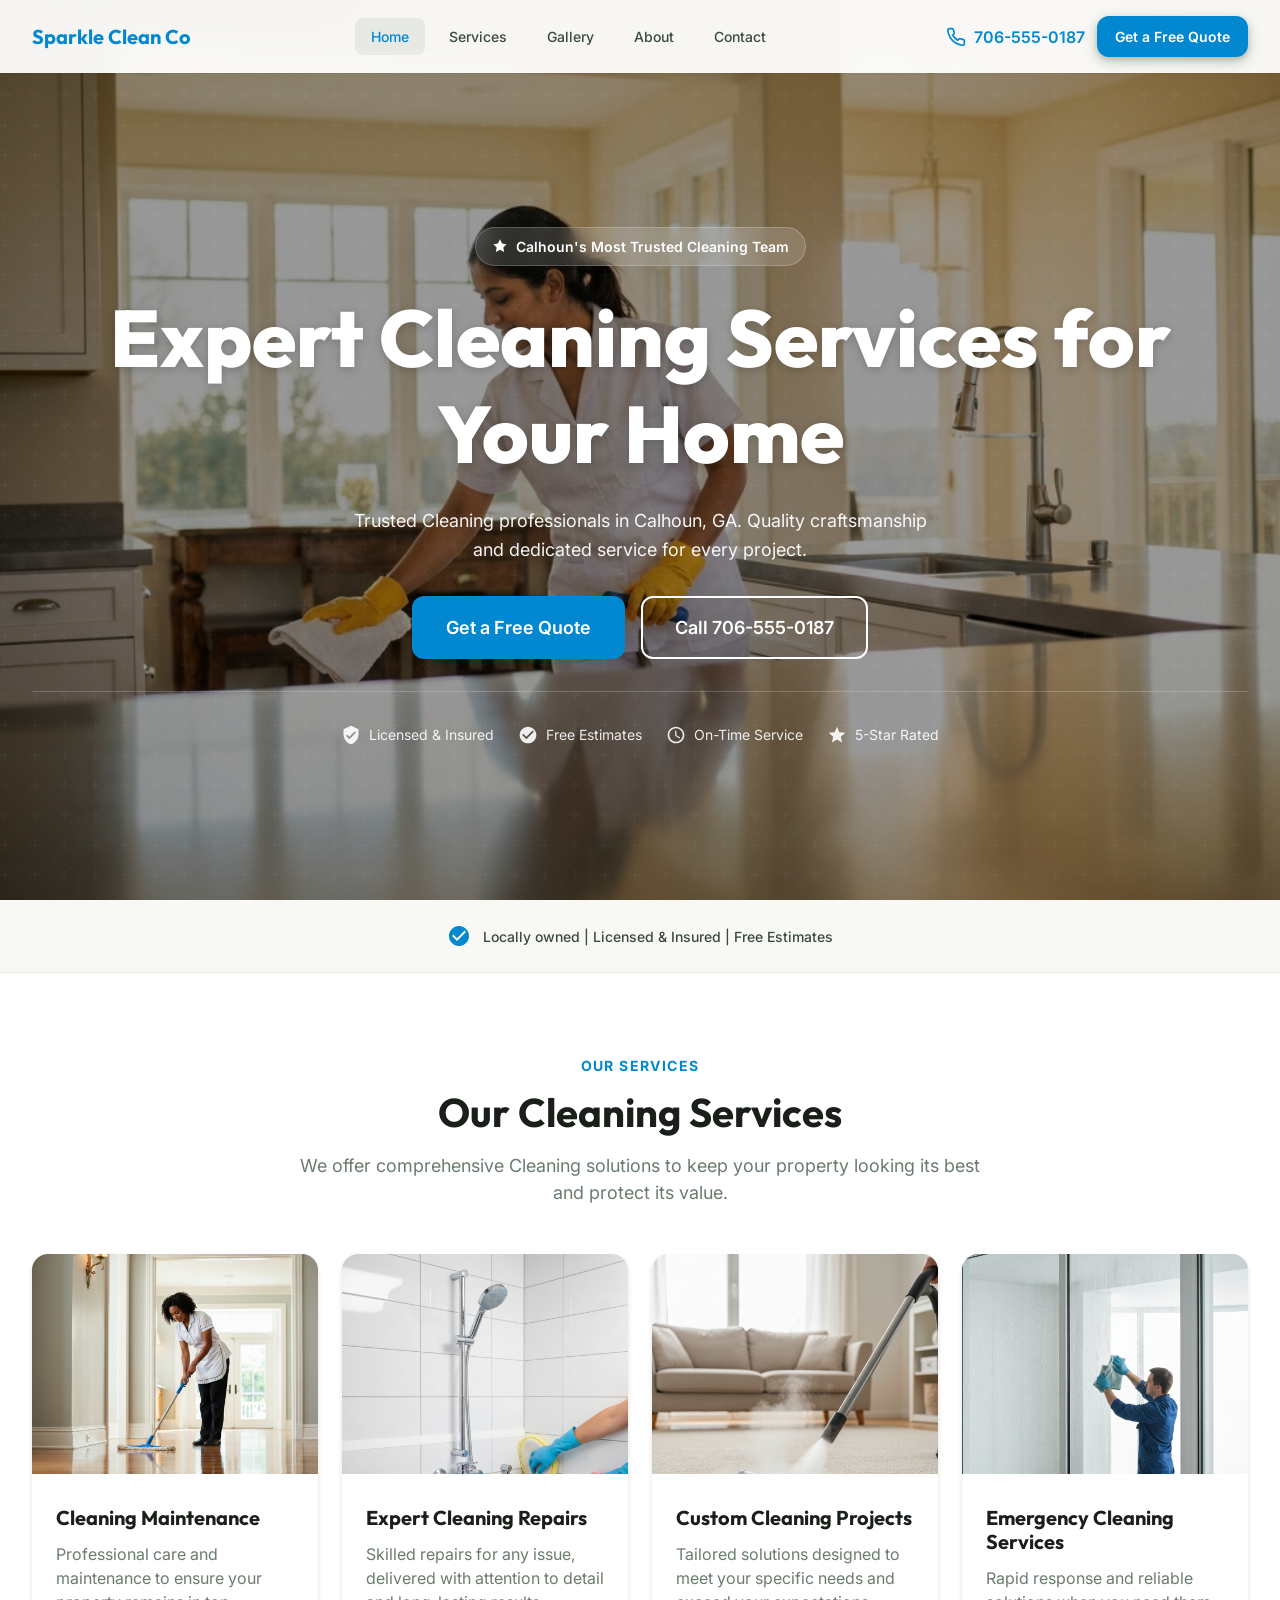
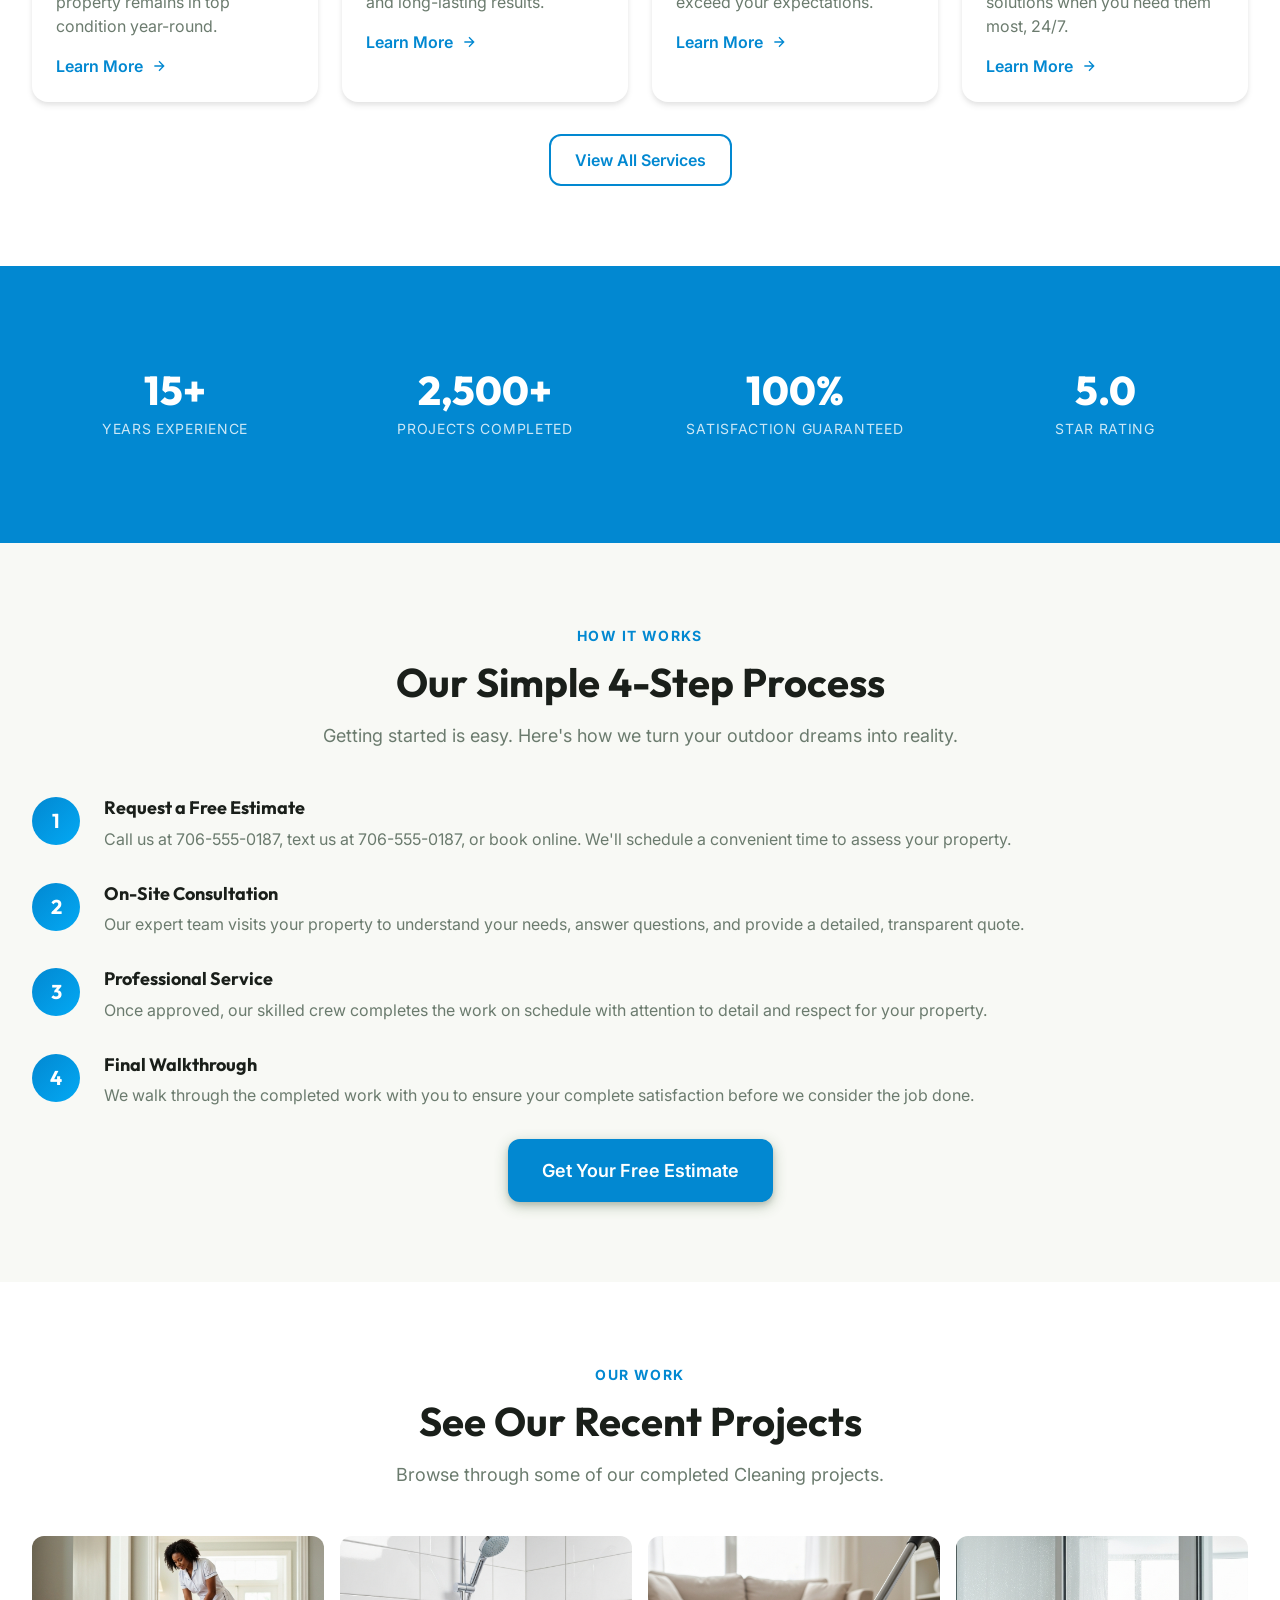
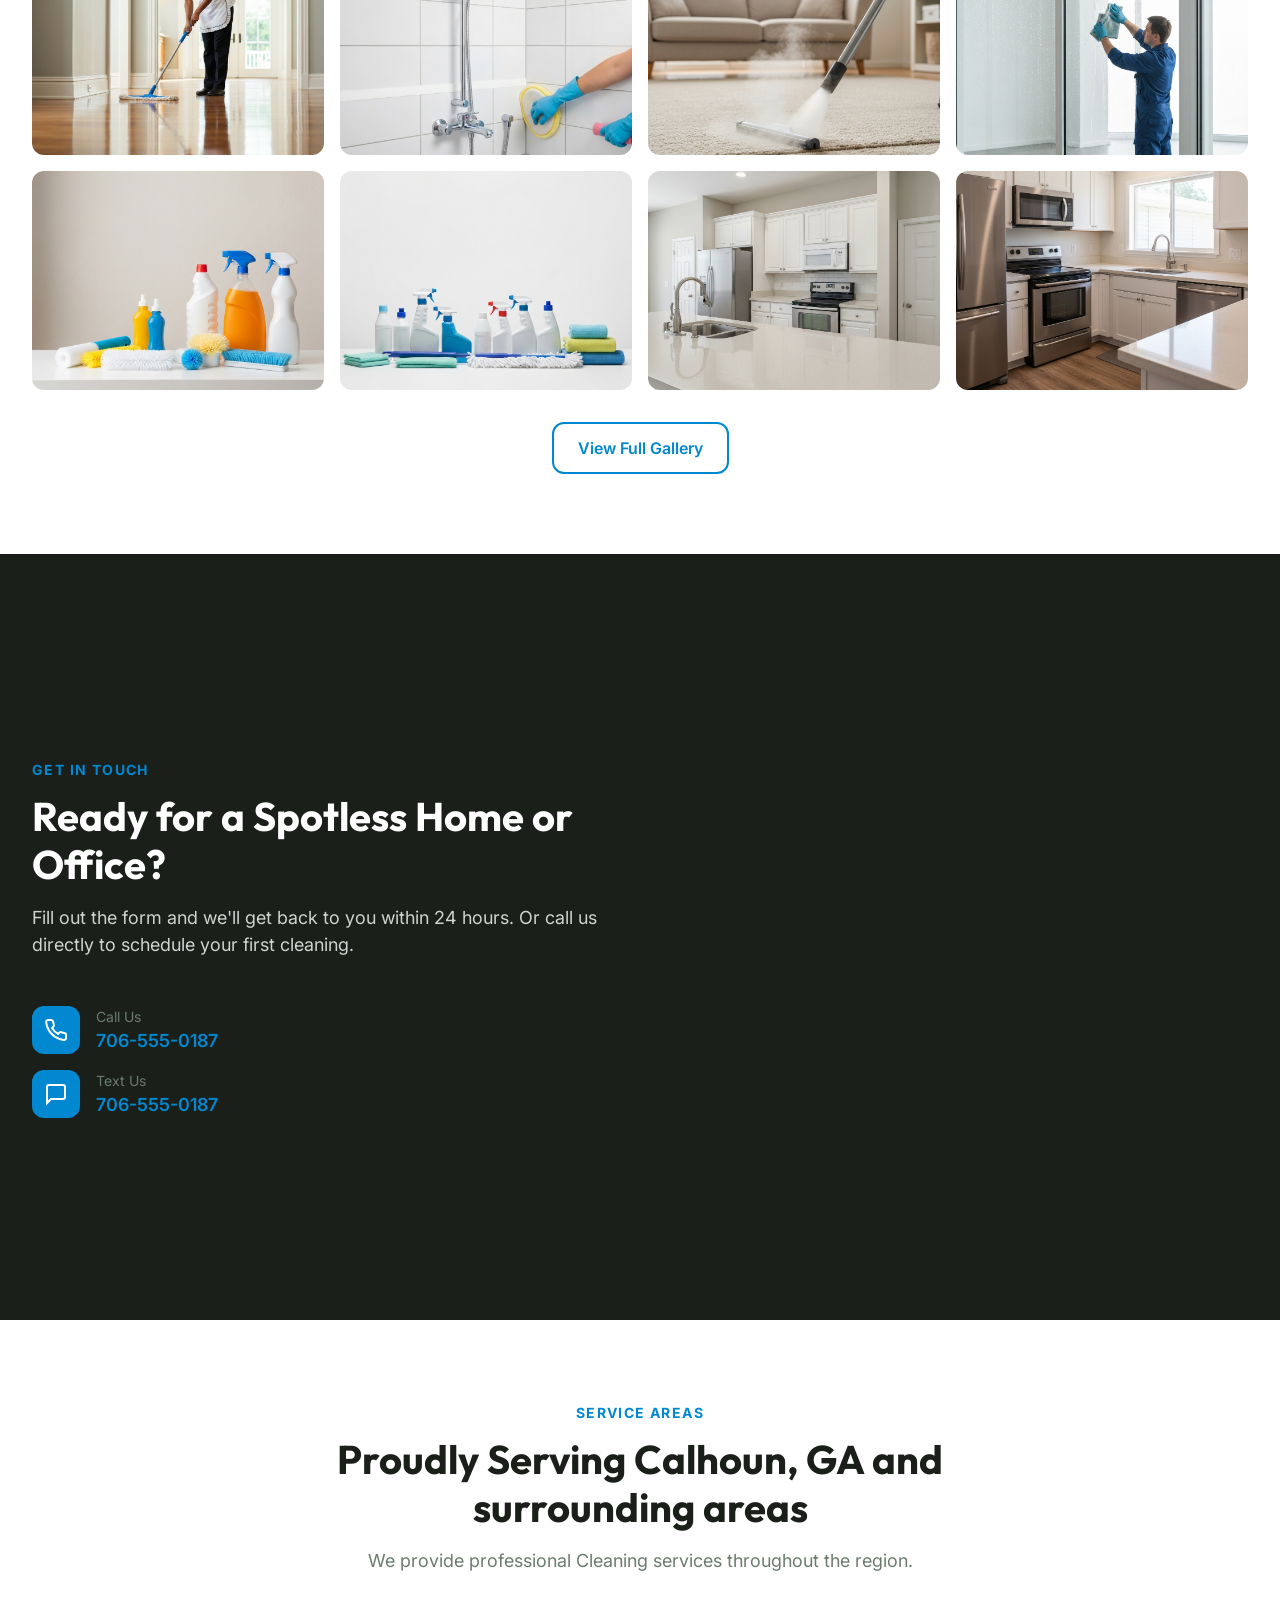
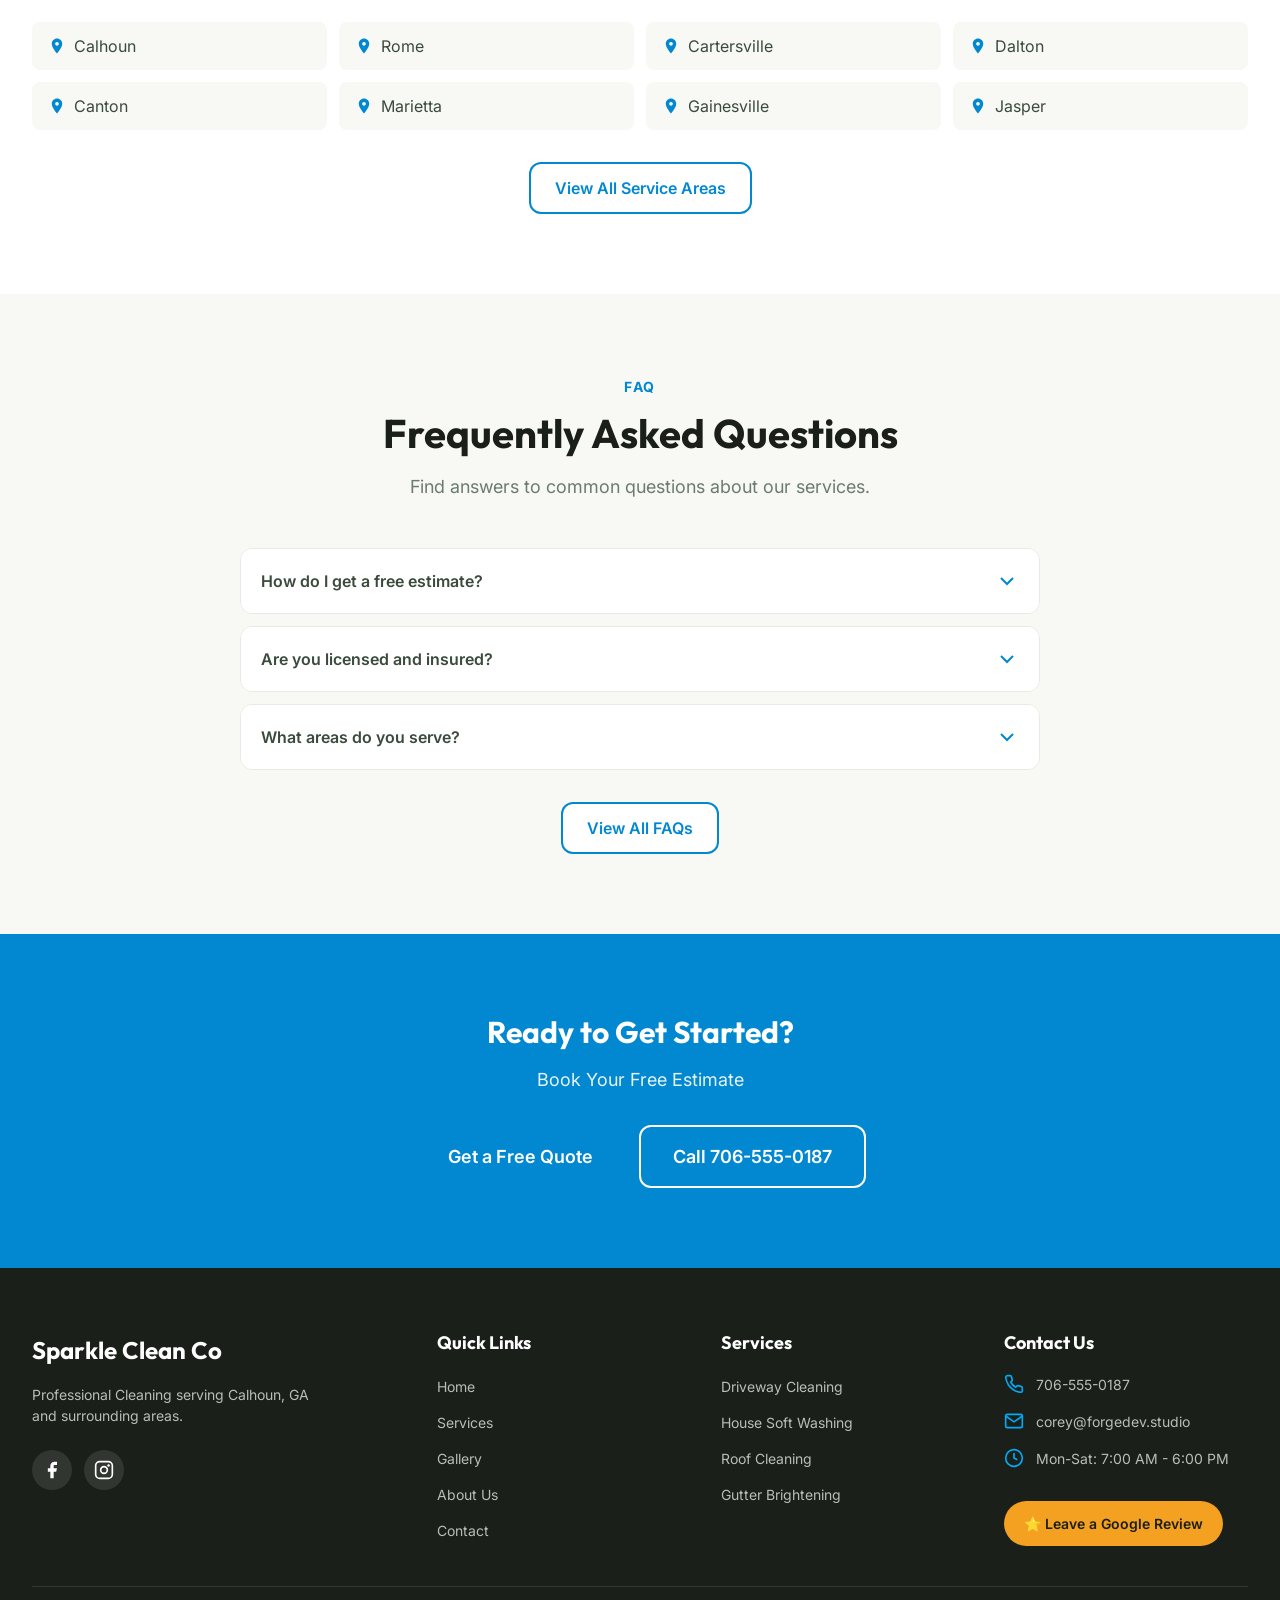
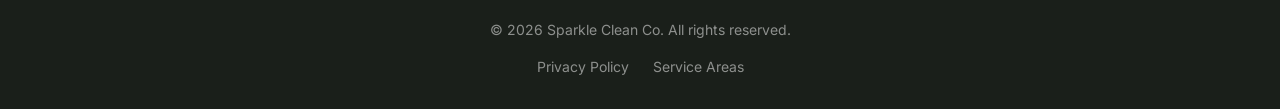
==== commit 26357c72: "Automated Site Generation (Atomic)" ====
--- a/index.html
+++ b/index.html
@@ -2133,8 +2133,8 @@
           <div>
             <div class="section-header section-header--left section-header--light">
               <span class="section-header__label">Get In Touch</span>
-              <h2 class="section-header__title">Ready to Transform Your Outdoor Space?</h2>
-              <p class="section-header__text">Fill out the form and we'll get back to you within 24 hours. Or call us directly for immediate assistance.</p>
+              <h2 class="section-header__title">Ready for a Spotless Home or Office?</h2>
+              <p class="section-header__text">Fill out the form and we'll get back to you within 24 hours. Or call us directly to schedule your first cleaning.</p>
             </div>
 
             <div class="contact-info" style="margin-top: 2rem;">
@@ -2165,13 +2165,7 @@
 
           <div>
             <!-- CONTACT_FORM_EMBED -->
-            <div class="ghl-embed-placeholder">
-              <svg class="ghl-embed-placeholder__icon" viewBox="0 0 24 24" fill="none" stroke="currentColor" stroke-width="1.5">
-                <path d="M9 12h6m-6 4h6m2 5H7a2 2 0 01-2-2V5a2 2 0 012-2h5.586a1 1 0 01.707.293l5.414 5.414a1 1 0 01.293.707V19a2 2 0 01-2 2z"/>
-              </svg>
-              <h3 class="ghl-embed-placeholder__title">GoHighLevel Contact Form Embed Goes Here</h3>
-              <p class="ghl-embed-placeholder__text">Replace this placeholder with your GHL form embed code</p>
-            </div>
+            <iframe src="https://api.leadconnectorhq.com/widget/form/jnLVYNGsjCotORZBuyP1" style="width:100%;height:600px;border:none;border-radius:8px;" id="inline-jnLVYNGsjCotORZBuyP1" data-layout='{"id":"INLINE"}' data-trigger-type="alwaysShow" data-activation-type="alwaysActivated" data-deactivation-type="neverDeactivate" data-form-name="Contact Us" data-height="600" data-form-id="jnLVYNGsjCotORZBuyP1" title="Contact Us"></iframe><script src="https://link.msgsndr.com/js/form_embed.js"></script>
             <!-- END CONTACT_FORM_EMBED -->
           </div>
         </div>
@@ -2188,53 +2182,37 @@
         </div>
 
         <div class="service-areas-grid">
+                    <div class="service-area-item">
+            <svg class="service-area-item__icon" viewBox="0 0 24 24" fill="currentColor"><path d="M12 2C8.13 2 5 5.13 5 9c0 5.25 7 13 7 13s7-7.75 7-13c0-3.87-3.13-7-7-7zm0 9.5c-1.38 0-2.5-1.12-2.5-2.5s1.12-2.5 2.5-2.5 2.5 1.12 2.5 2.5-1.12 2.5-2.5 2.5z"/></svg>
+            Calhoun
+          </div>
           <div class="service-area-item">
-            <svg class="service-area-item__icon" viewBox="0 0 24 24" fill="currentColor">
-              <path d="M12 2C8.13 2 5 5.13 5 9c0 5.25 7 13 7 13s7-7.75 7-13c0-3.87-3.13-7-7-7zm0 9.5c-1.38 0-2.5-1.12-2.5-2.5s1.12-2.5 2.5-2.5 2.5 1.12 2.5 2.5-1.12 2.5-2.5 2.5z"/>
-            </svg>
-            City Name 1
+            <svg class="service-area-item__icon" viewBox="0 0 24 24" fill="currentColor"><path d="M12 2C8.13 2 5 5.13 5 9c0 5.25 7 13 7 13s7-7.75 7-13c0-3.87-3.13-7-7-7zm0 9.5c-1.38 0-2.5-1.12-2.5-2.5s1.12-2.5 2.5-2.5 2.5 1.12 2.5 2.5-1.12 2.5-2.5 2.5z"/></svg>
+            Rome
           </div>
           <div class="service-area-item">
-            <svg class="service-area-item__icon" viewBox="0 0 24 24" fill="currentColor">
-              <path d="M12 2C8.13 2 5 5.13 5 9c0 5.25 7 13 7 13s7-7.75 7-13c0-3.87-3.13-7-7-7zm0 9.5c-1.38 0-2.5-1.12-2.5-2.5s1.12-2.5 2.5-2.5 2.5 1.12 2.5 2.5-1.12 2.5-2.5 2.5z"/>
-            </svg>
-            City Name 2
+            <svg class="service-area-item__icon" viewBox="0 0 24 24" fill="currentColor"><path d="M12 2C8.13 2 5 5.13 5 9c0 5.25 7 13 7 13s7-7.75 7-13c0-3.87-3.13-7-7-7zm0 9.5c-1.38 0-2.5-1.12-2.5-2.5s1.12-2.5 2.5-2.5 2.5 1.12 2.5 2.5-1.12 2.5-2.5 2.5z"/></svg>
+            Cartersville
           </div>
           <div class="service-area-item">
-            <svg class="service-area-item__icon" viewBox="0 0 24 24" fill="currentColor">
-              <path d="M12 2C8.13 2 5 5.13 5 9c0 5.25 7 13 7 13s7-7.75 7-13c0-3.87-3.13-7-7-7zm0 9.5c-1.38 0-2.5-1.12-2.5-2.5s1.12-2.5 2.5-2.5 2.5 1.12 2.5 2.5-1.12 2.5-2.5 2.5z"/>
-            </svg>
-            City Name 3
+            <svg class="service-area-item__icon" viewBox="0 0 24 24" fill="currentColor"><path d="M12 2C8.13 2 5 5.13 5 9c0 5.25 7 13 7 13s7-7.75 7-13c0-3.87-3.13-7-7-7zm0 9.5c-1.38 0-2.5-1.12-2.5-2.5s1.12-2.5 2.5-2.5 2.5 1.12 2.5 2.5-1.12 2.5-2.5 2.5z"/></svg>
+            Dalton
           </div>
           <div class="service-area-item">
-            <svg class="service-area-item__icon" viewBox="0 0 24 24" fill="currentColor">
-              <path d="M12 2C8.13 2 5 5.13 5 9c0 5.25 7 13 7 13s7-7.75 7-13c0-3.87-3.13-7-7-7zm0 9.5c-1.38 0-2.5-1.12-2.5-2.5s1.12-2.5 2.5-2.5 2.5 1.12 2.5 2.5-1.12 2.5-2.5 2.5z"/>
-            </svg>
-            City Name 4
+            <svg class="service-area-item__icon" viewBox="0 0 24 24" fill="currentColor"><path d="M12 2C8.13 2 5 5.13 5 9c0 5.25 7 13 7 13s7-7.75 7-13c0-3.87-3.13-7-7-7zm0 9.5c-1.38 0-2.5-1.12-2.5-2.5s1.12-2.5 2.5-2.5 2.5 1.12 2.5 2.5-1.12 2.5-2.5 2.5z"/></svg>
+            Canton
           </div>
           <div class="service-area-item">
-            <svg class="service-area-item__icon" viewBox="0 0 24 24" fill="currentColor">
-              <path d="M12 2C8.13 2 5 5.13 5 9c0 5.25 7 13 7 13s7-7.75 7-13c0-3.87-3.13-7-7-7zm0 9.5c-1.38 0-2.5-1.12-2.5-2.5s1.12-2.5 2.5-2.5 2.5 1.12 2.5 2.5-1.12 2.5-2.5 2.5z"/>
-            </svg>
-            City Name 5
+            <svg class="service-area-item__icon" viewBox="0 0 24 24" fill="currentColor"><path d="M12 2C8.13 2 5 5.13 5 9c0 5.25 7 13 7 13s7-7.75 7-13c0-3.87-3.13-7-7-7zm0 9.5c-1.38 0-2.5-1.12-2.5-2.5s1.12-2.5 2.5-2.5 2.5 1.12 2.5 2.5-1.12 2.5-2.5 2.5z"/></svg>
+            Marietta
           </div>
           <div class="service-area-item">
-            <svg class="service-area-item__icon" viewBox="0 0 24 24" fill="currentColor">
-              <path d="M12 2C8.13 2 5 5.13 5 9c0 5.25 7 13 7 13s7-7.75 7-13c0-3.87-3.13-7-7-7zm0 9.5c-1.38 0-2.5-1.12-2.5-2.5s1.12-2.5 2.5-2.5 2.5 1.12 2.5 2.5-1.12 2.5-2.5 2.5z"/>
-            </svg>
-            City Name 6
+            <svg class="service-area-item__icon" viewBox="0 0 24 24" fill="currentColor"><path d="M12 2C8.13 2 5 5.13 5 9c0 5.25 7 13 7 13s7-7.75 7-13c0-3.87-3.13-7-7-7zm0 9.5c-1.38 0-2.5-1.12-2.5-2.5s1.12-2.5 2.5-2.5 2.5 1.12 2.5 2.5-1.12 2.5-2.5 2.5z"/></svg>
+            Gainesville
           </div>
           <div class="service-area-item">
-            <svg class="service-area-item__icon" viewBox="0 0 24 24" fill="currentColor">
-              <path d="M12 2C8.13 2 5 5.13 5 9c0 5.25 7 13 7 13s7-7.75 7-13c0-3.87-3.13-7-7-7zm0 9.5c-1.38 0-2.5-1.12-2.5-2.5s1.12-2.5 2.5-2.5 2.5 1.12 2.5 2.5-1.12 2.5-2.5 2.5z"/>
-            </svg>
-            City Name 7
-          </div>
-          <div class="service-area-item">
-            <svg class="service-area-item__icon" viewBox="0 0 24 24" fill="currentColor">
-              <path d="M12 2C8.13 2 5 5.13 5 9c0 5.25 7 13 7 13s7-7.75 7-13c0-3.87-3.13-7-7-7zm0 9.5c-1.38 0-2.5-1.12-2.5-2.5s1.12-2.5 2.5-2.5 2.5 1.12 2.5 2.5-1.12 2.5-2.5 2.5z"/>
-            </svg>
-            City Name 8
+            <svg class="service-area-item__icon" viewBox="0 0 24 24" fill="currentColor"><path d="M12 2C8.13 2 5 5.13 5 9c0 5.25 7 13 7 13s7-7.75 7-13c0-3.87-3.13-7-7-7zm0 9.5c-1.38 0-2.5-1.12-2.5-2.5s1.12-2.5 2.5-2.5 2.5 1.12 2.5 2.5-1.12 2.5-2.5 2.5z"/></svg>
+            Jasper
           </div>
         </div>
 
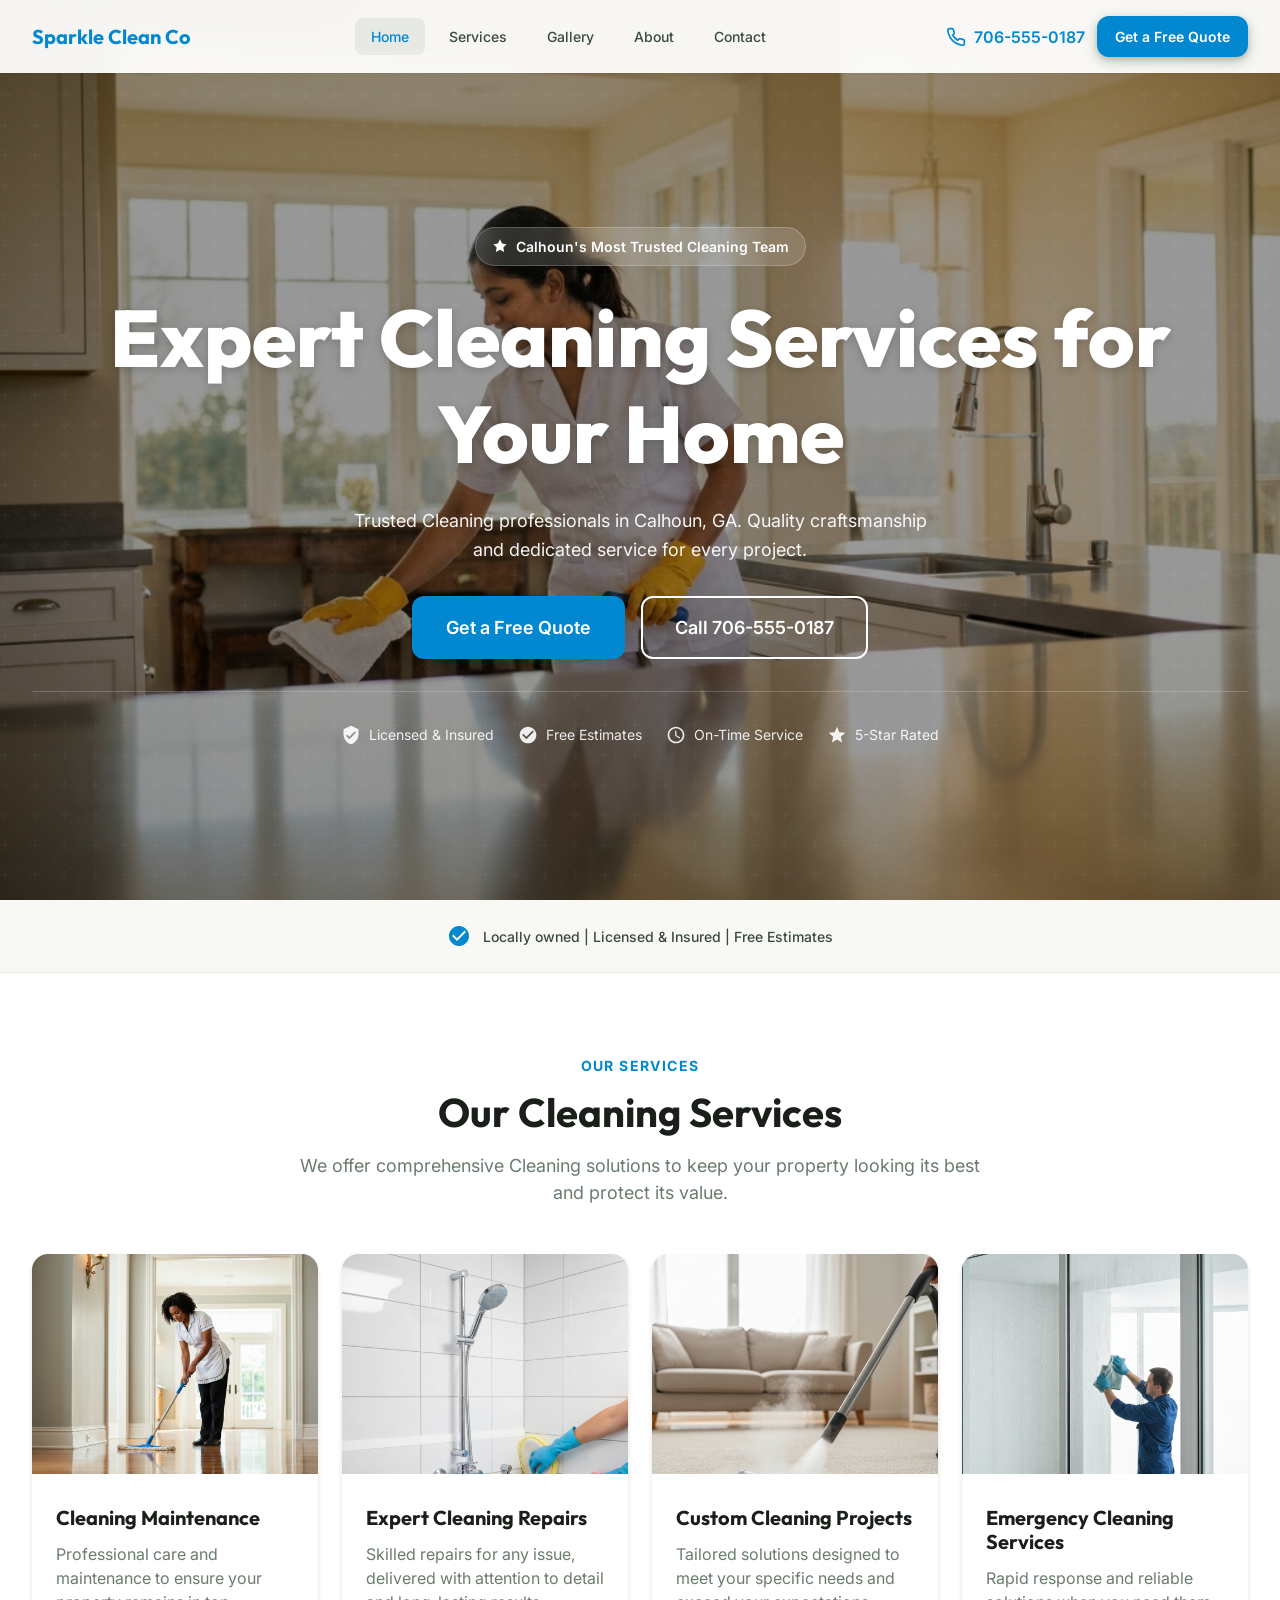
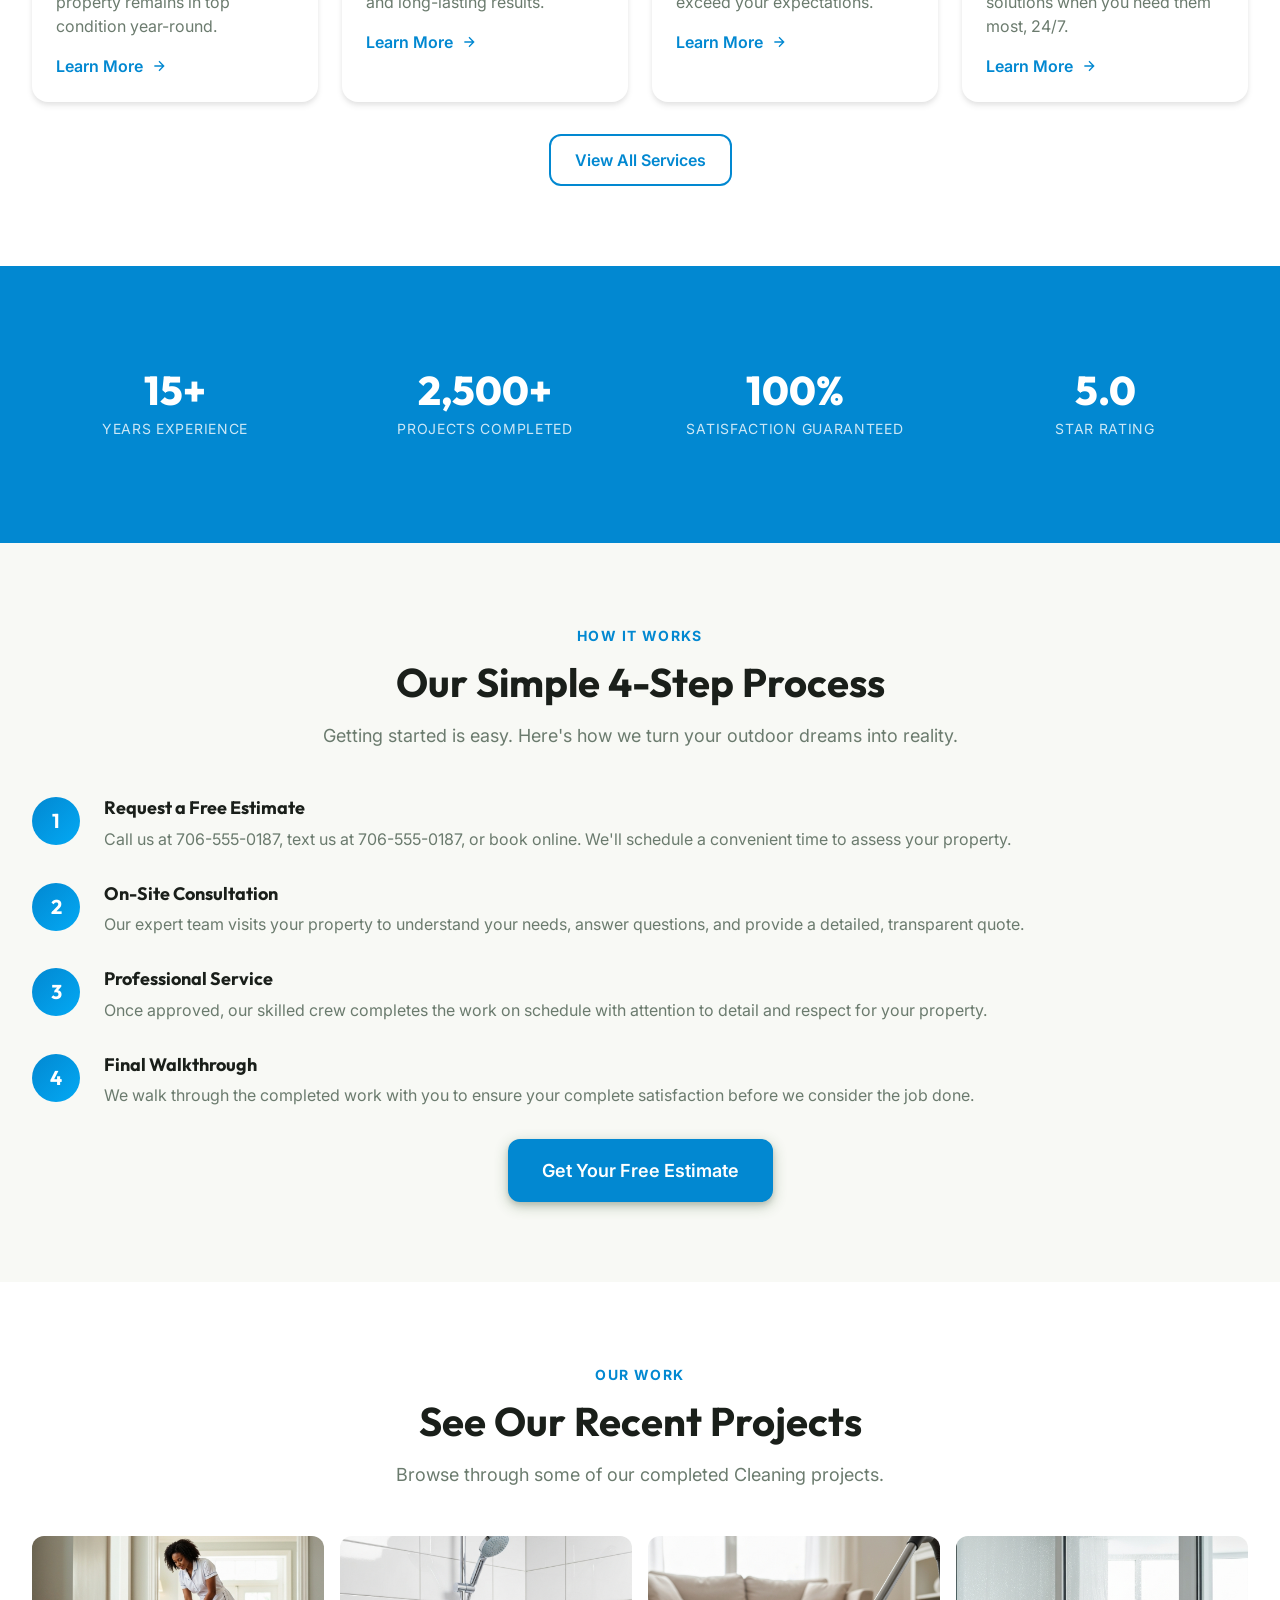
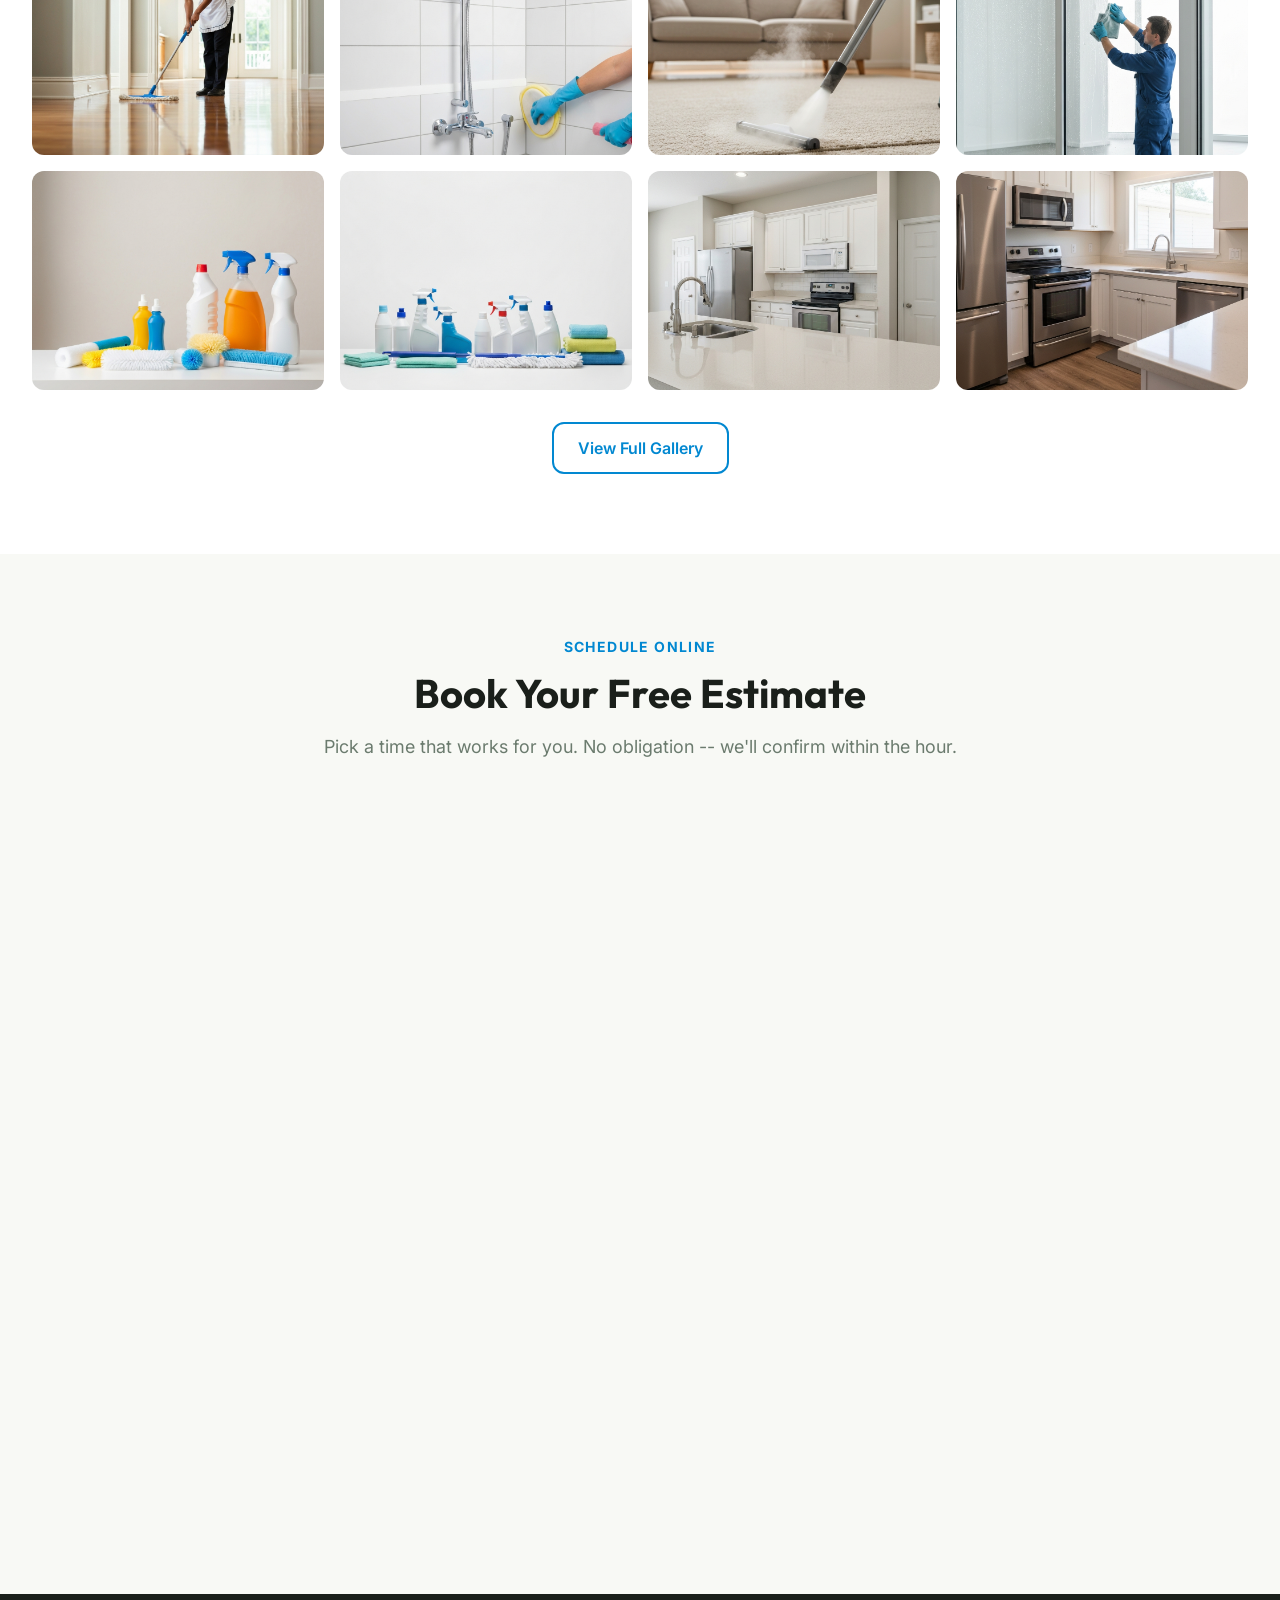
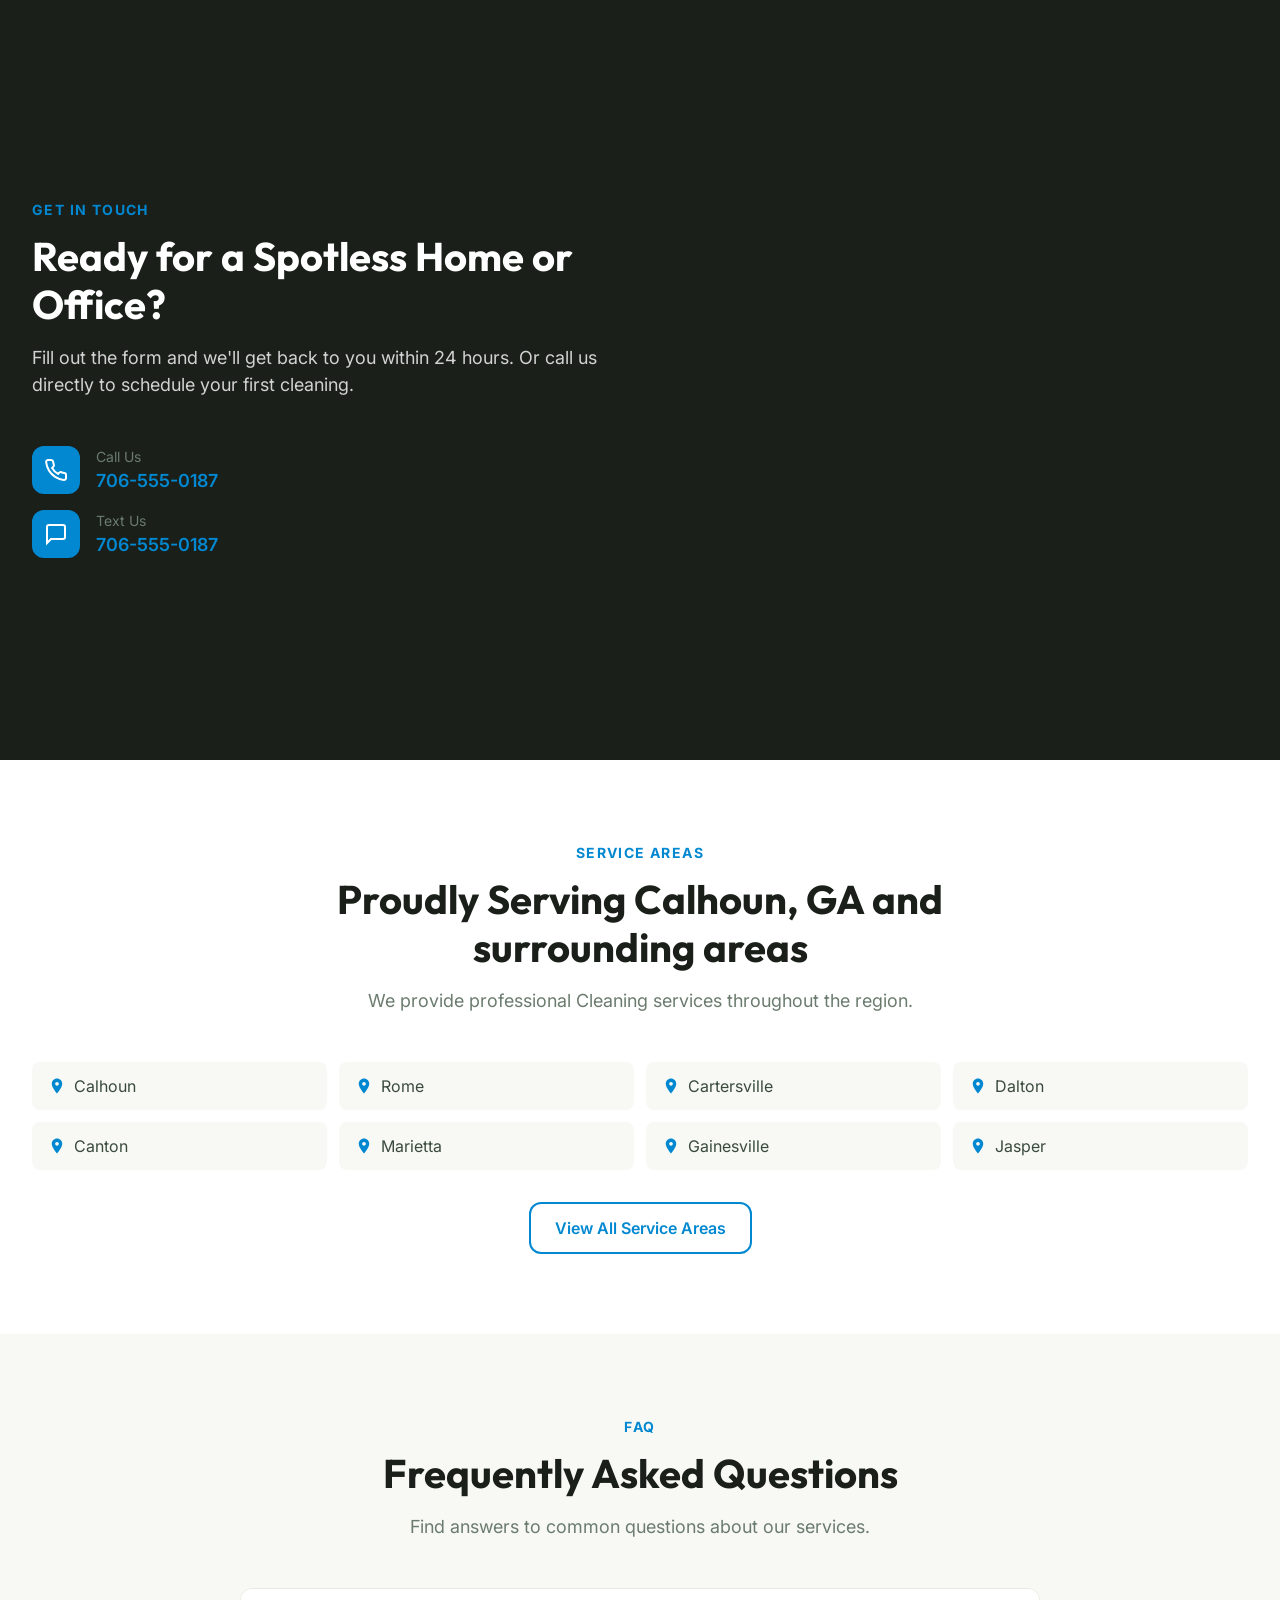
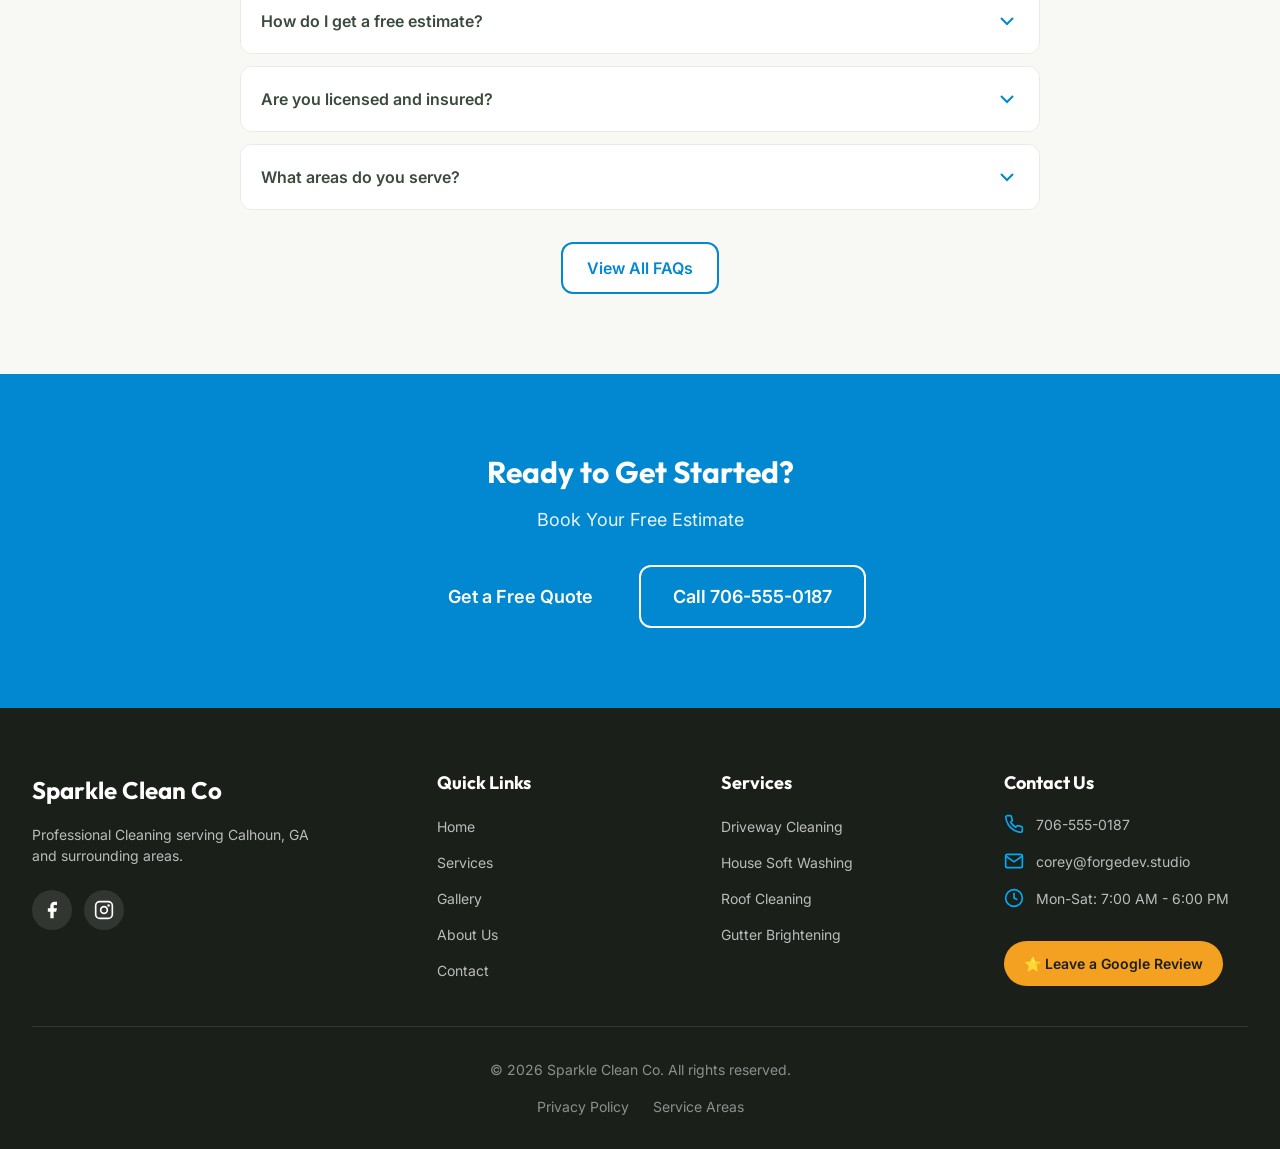
==== commit e04027c9: "Automated Site Generation (Atomic)" ====
--- a/index.html
+++ b/index.html
@@ -2126,6 +2126,20 @@
       </div>
     </section>
 
+    <!-- Calendar Booking Section -->
+    <section class="section section--light" id="booking">
+      <div class="container">
+        <div class="section-header">
+          <span class="section-header__label">Schedule Online</span>
+          <h2 class="section-header__title">Book Your Free Estimate</h2>
+          <p class="section-header__text">Pick a time that works for you. No obligation -- we'll confirm within the hour.</p>
+        </div>
+        <div style="max-width:860px;margin:0 auto;">
+          <iframe src="https://api.leadconnectorhq.com/widget/booking/NpbW9M9CiXhFAXp9zDay?business_name=Sparkle+Clean+Co&demo_slug=sparkle-clean-co&city=Calhoun&state=GA" style="width:100%;height:700px;border:none;border-radius:8px;" id="msgsndr-calendar" title="Book Your Free Estimate"></iframe><script src="https://link.msgsndr.com/js/form_embed.js"></script>
+        </div>
+      </div>
+    </section>
+
     <!-- Contact Form Section -->
     <section class="section section--dark" id="contact">
       <div class="container">
@@ -2165,7 +2179,7 @@
 
           <div>
             <!-- CONTACT_FORM_EMBED -->
-            <iframe src="https://api.leadconnectorhq.com/widget/form/jnLVYNGsjCotORZBuyP1" style="width:100%;height:600px;border:none;border-radius:8px;" id="inline-jnLVYNGsjCotORZBuyP1" data-layout='{"id":"INLINE"}' data-trigger-type="alwaysShow" data-activation-type="alwaysActivated" data-deactivation-type="neverDeactivate" data-form-name="Contact Us" data-height="600" data-form-id="jnLVYNGsjCotORZBuyP1" title="Contact Us"></iframe><script src="https://link.msgsndr.com/js/form_embed.js"></script>
+            <iframe src="https://api.leadconnectorhq.com/widget/form/jnLVYNGsjCotORZBuyP1?business_name=Sparkle+Clean+Co&demo_slug=sparkle-clean-co&city=Calhoun&state=GA" style="width:100%;height:600px;border:none;border-radius:8px;" id="inline-jnLVYNGsjCotORZBuyP1" data-layout='{"id":"INLINE"}' data-trigger-type="alwaysShow" data-activation-type="alwaysActivated" data-deactivation-type="neverDeactivate" data-form-name="Contact Us" data-height="600" data-form-id="jnLVYNGsjCotORZBuyP1" title="Contact Us"></iframe><script src="https://link.msgsndr.com/js/form_embed.js"></script>
             <!-- END CONTACT_FORM_EMBED -->
           </div>
         </div>
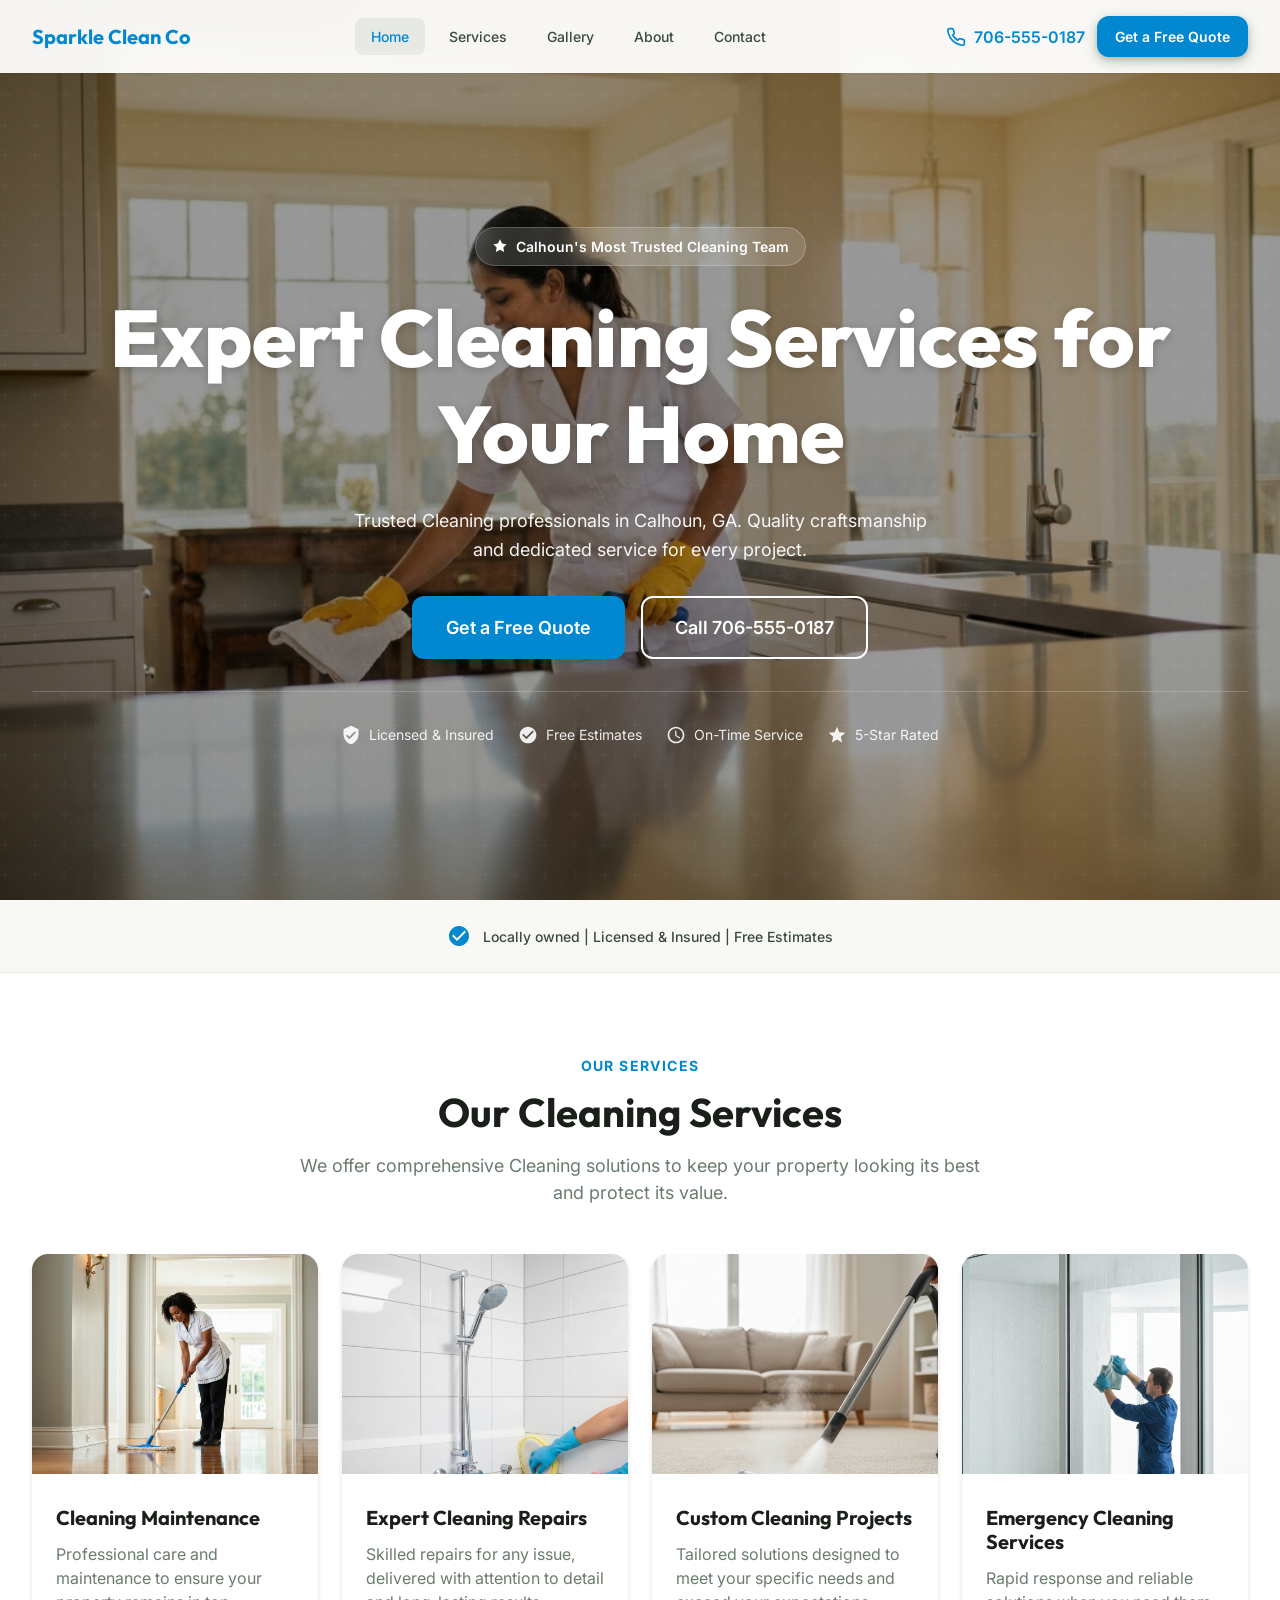
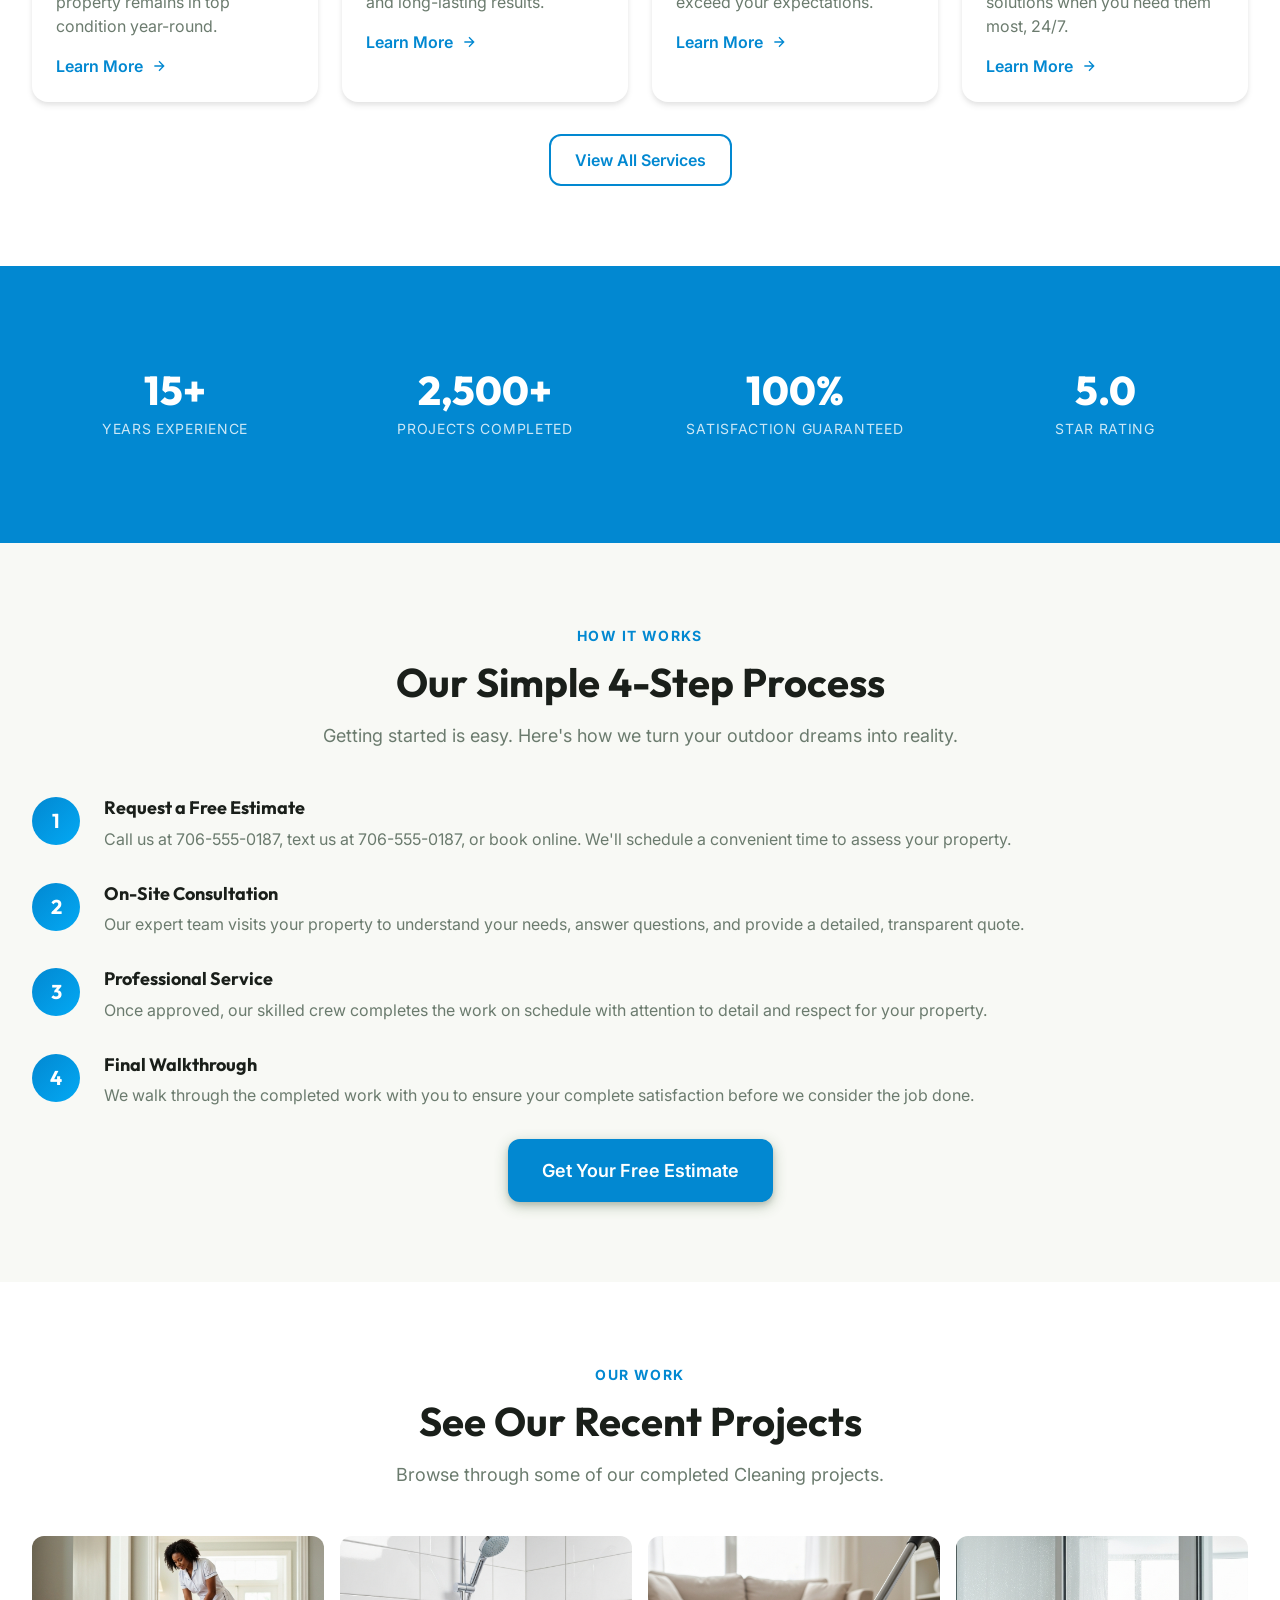
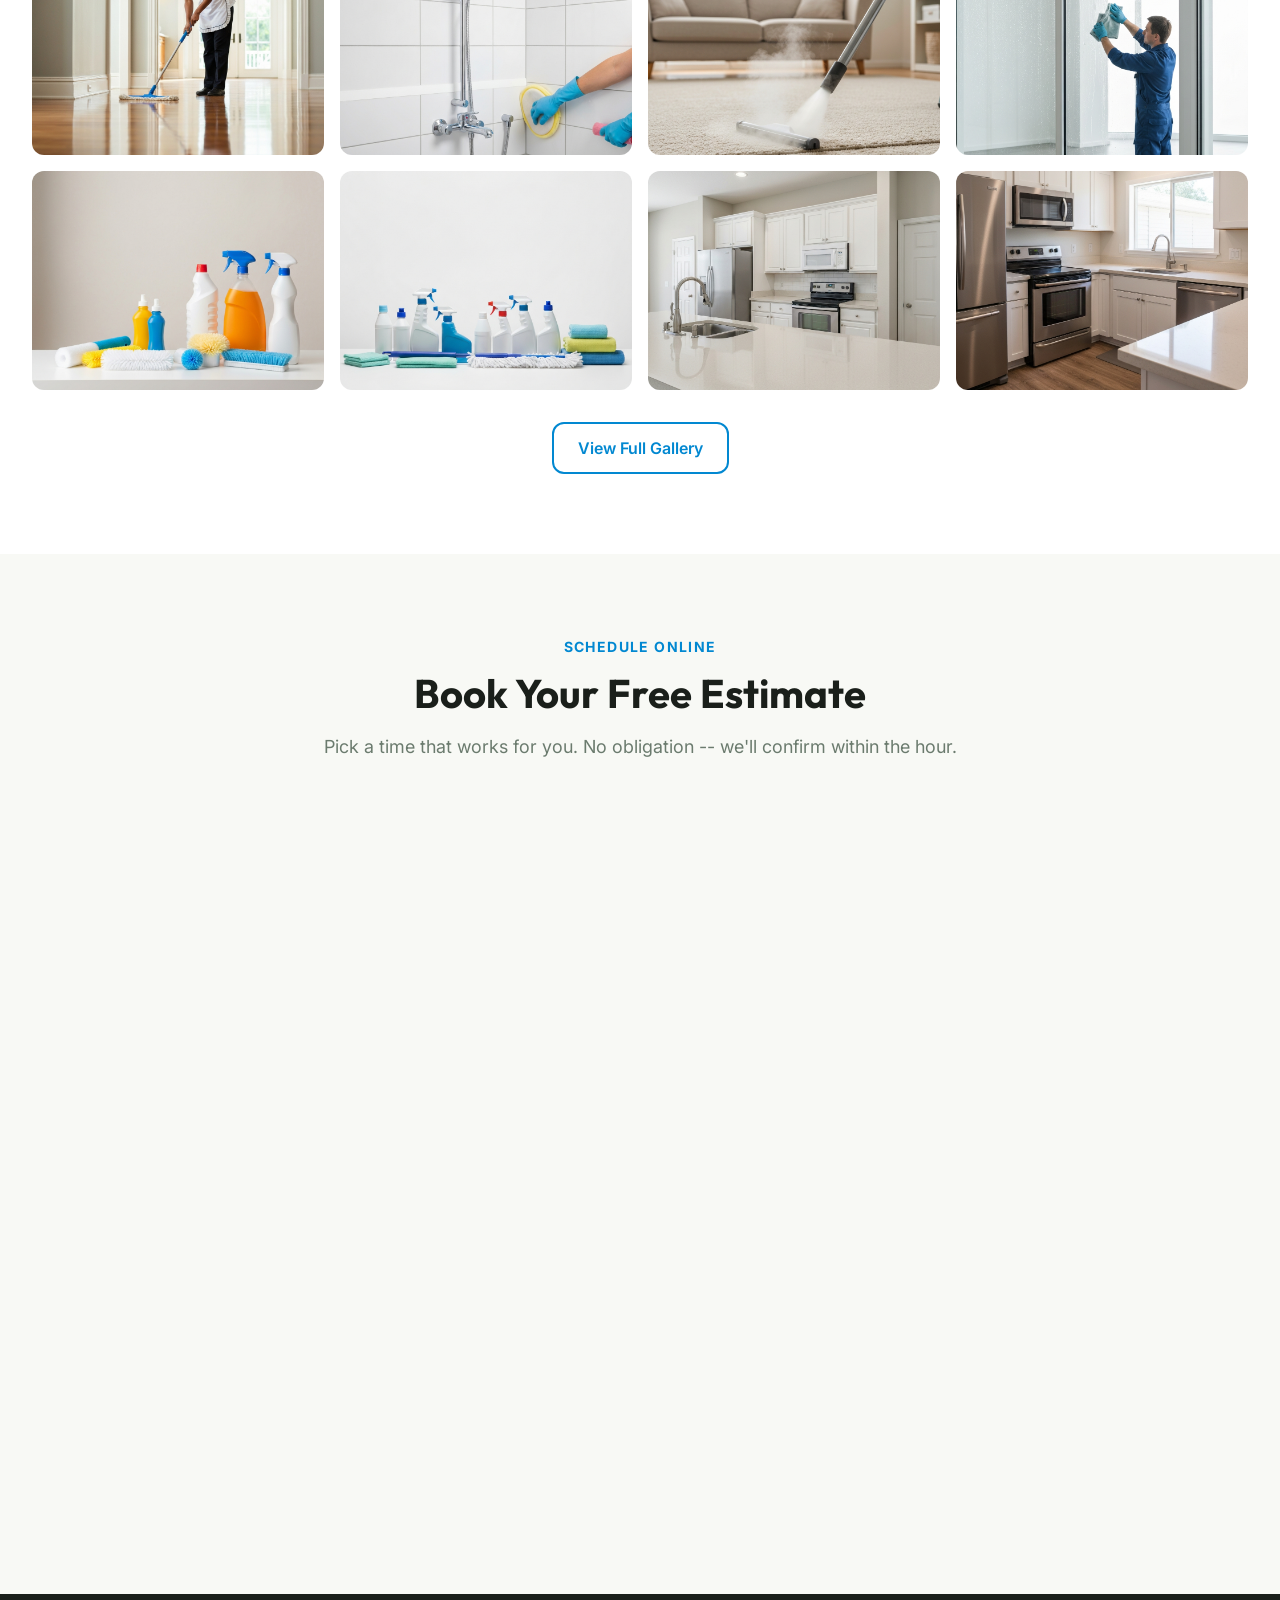
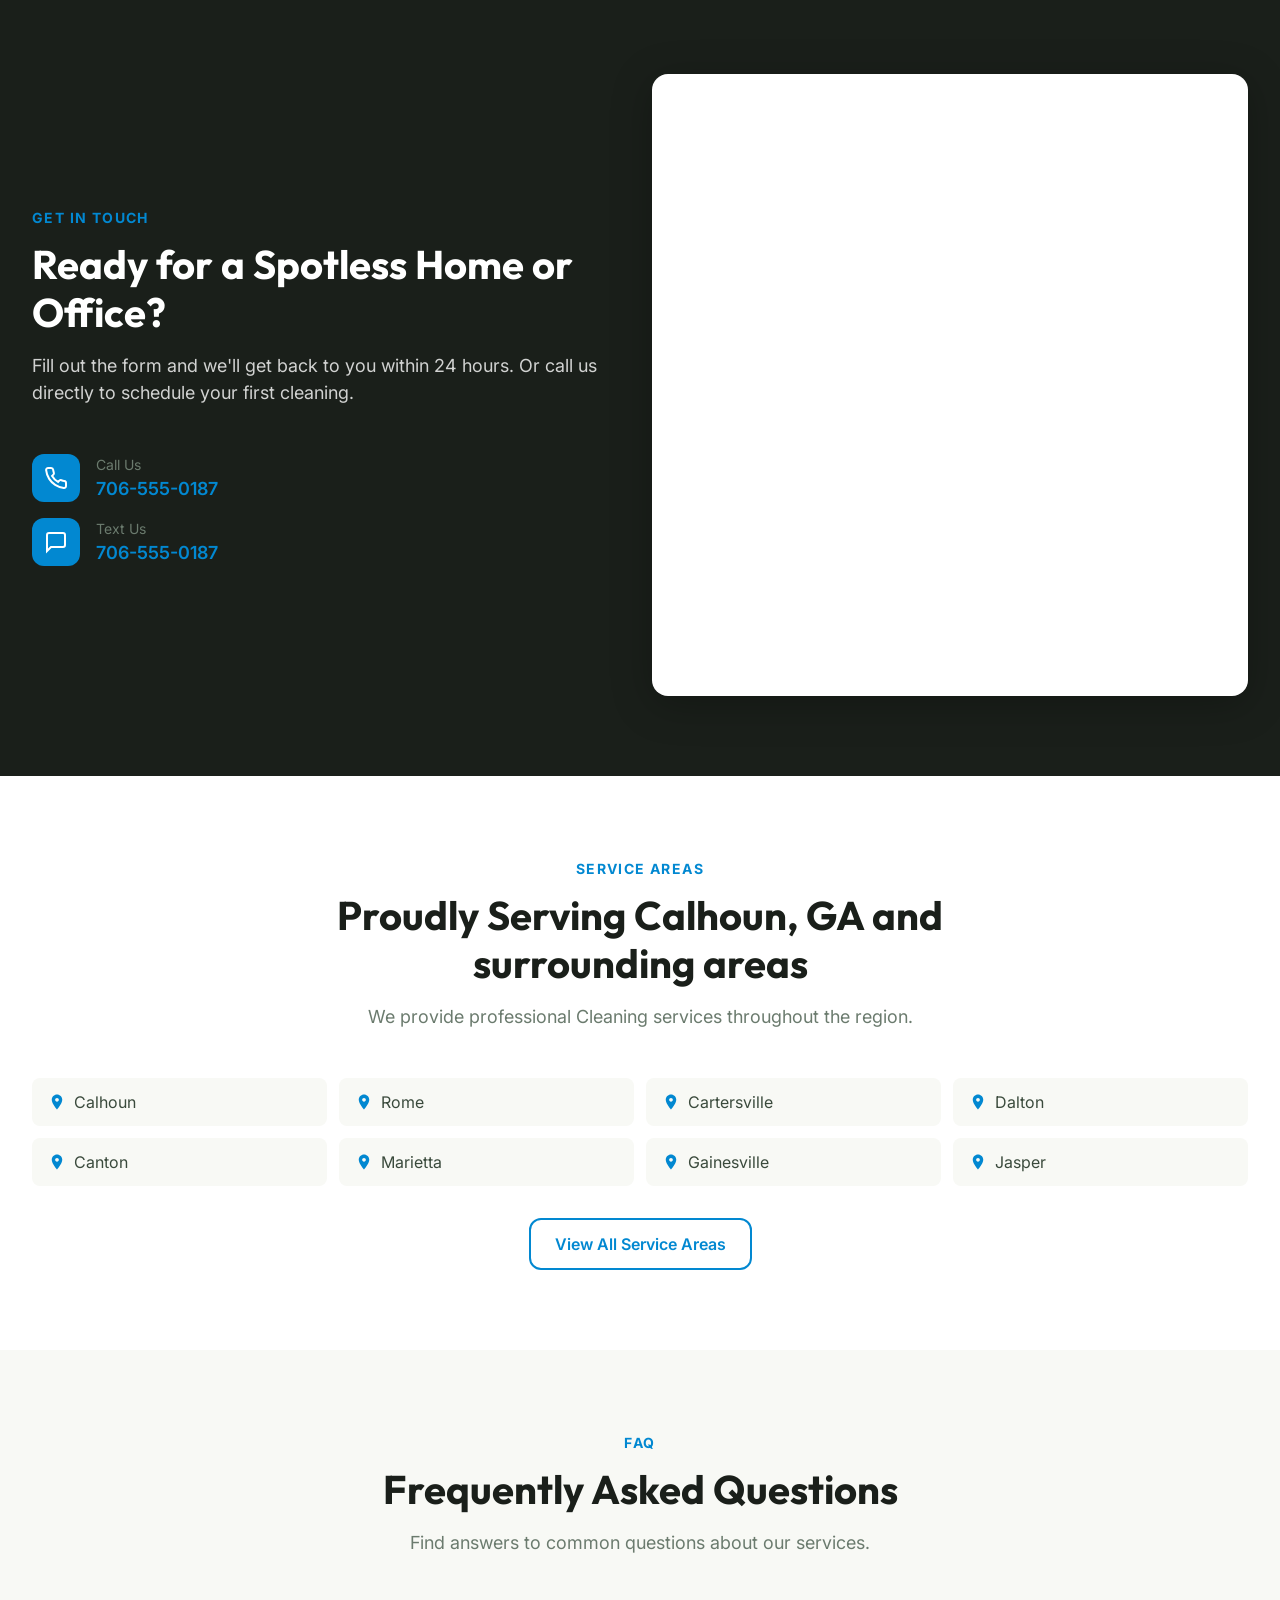
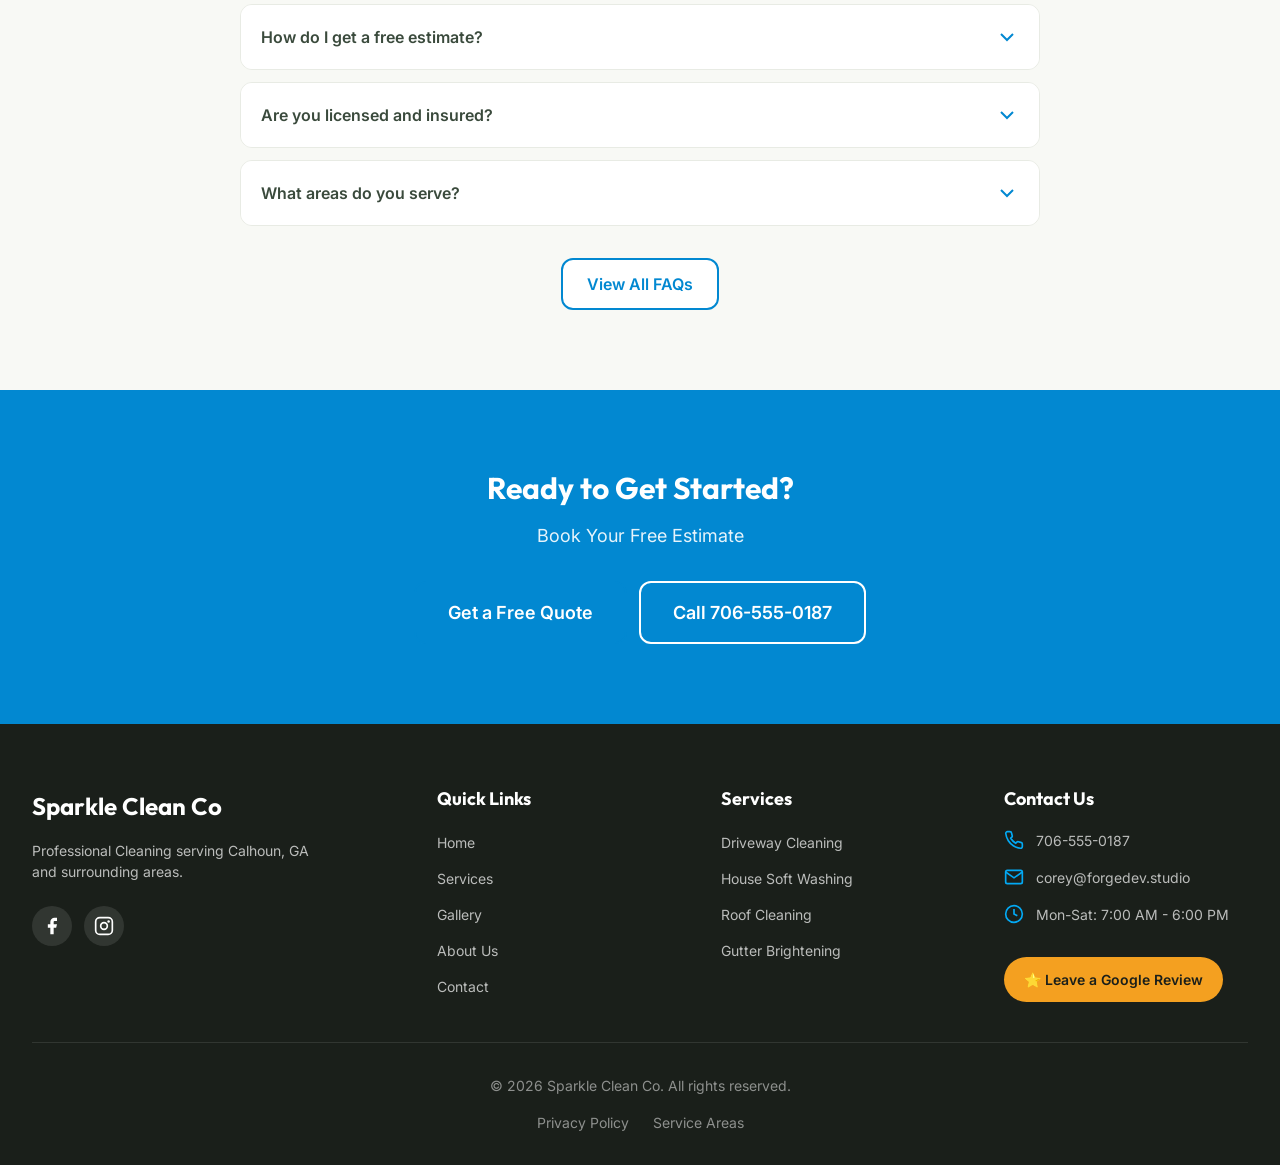
==== commit 96793811: "Automated Site Generation (Atomic)" ====
--- a/index.html
+++ b/index.html
@@ -1099,36 +1099,13 @@
   resize: vertical;
 }
 
-/* GHL Embed Placeholder */
-.ghl-embed-placeholder {
-  display: flex;
-  flex-direction: column;
-  align-items: center;
-  justify-content: center;
-  min-height: 400px;
-  padding: var(--space-8);
-  background: linear-gradient(135deg, var(--color-off-white) 0%, var(--color-light-gray) 100%);
-  border: 3px dashed var(--color-medium-gray);
-  border-radius: var(--radius-xl);
-  text-align: center;
-}
-
-.ghl-embed-placeholder__icon {
-  width: 64px;
-  height: 64px;
-  margin-bottom: var(--space-4);
-  color: var(--color-medium-gray);
-}
-
-.ghl-embed-placeholder__title {
-  font-size: var(--text-xl);
-  font-weight: var(--font-bold);
-  color: var(--color-dark-gray);
-  margin-bottom: var(--space-2);
-}
-
-.ghl-embed-placeholder__text {
-  color: var(--color-medium-gray);
+/* GHL Form Card -- wraps the iframe so it sits cleanly on dark backgrounds */
+.ghl-form-card {
+  background: #fff;
+  border-radius: 16px;
+  padding: 8px;
+  box-shadow: 0 8px 40px rgba(0, 0, 0, 0.25);
+  overflow: hidden;
 }
 
 /* ==========================================
@@ -1865,7 +1842,7 @@
           <p class="hero__subtitle">Trusted Cleaning professionals in Calhoun, GA. Quality craftsmanship and dedicated service for every project.</p>
 
           <div class="hero__cta">
-            <a href="#contact" class="btn btn--accent btn--lg">Get a Free Quote</a>
+            <a href="#booking" class="btn btn--accent btn--lg">Get a Free Quote</a>
             <a href="tel:706-555-0187" class="btn btn--outline btn--lg">Call 706-555-0187</a>
           </div>
 
@@ -2055,7 +2032,7 @@
         </div>
 
         <div class="text-center mt-8">
-          <a href="#contact" class="btn btn--primary btn--lg">Get Your Free Estimate</a>
+          <a href="#booking" class="btn btn--primary btn--lg">Get Your Free Estimate</a>
         </div>
       </div>
     </section>
@@ -2179,7 +2156,9 @@
 
           <div>
             <!-- CONTACT_FORM_EMBED -->
-            <iframe src="https://api.leadconnectorhq.com/widget/form/jnLVYNGsjCotORZBuyP1?business_name=Sparkle+Clean+Co&demo_slug=sparkle-clean-co&city=Calhoun&state=GA" style="width:100%;height:600px;border:none;border-radius:8px;" id="inline-jnLVYNGsjCotORZBuyP1" data-layout='{"id":"INLINE"}' data-trigger-type="alwaysShow" data-activation-type="alwaysActivated" data-deactivation-type="neverDeactivate" data-form-name="Contact Us" data-height="600" data-form-id="jnLVYNGsjCotORZBuyP1" title="Contact Us"></iframe><script src="https://link.msgsndr.com/js/form_embed.js"></script>
+            <div class="ghl-form-card">
+              <iframe src="https://api.leadconnectorhq.com/widget/form/jnLVYNGsjCotORZBuyP1?business_name=Sparkle+Clean+Co&demo_slug=sparkle-clean-co&city=Calhoun&state=GA" style="width:100%;height:600px;border:none;border-radius:8px;" id="inline-jnLVYNGsjCotORZBuyP1" data-layout='{"id":"INLINE"}' data-trigger-type="alwaysShow" data-activation-type="alwaysActivated" data-deactivation-type="neverDeactivate" data-form-name="Contact Us" data-height="600" data-form-id="jnLVYNGsjCotORZBuyP1" title="Contact Us"></iframe><script src="https://link.msgsndr.com/js/form_embed.js"></script>
+            </div>
             <!-- END CONTACT_FORM_EMBED -->
           </div>
         </div>
@@ -2404,7 +2383,7 @@
       </svg>
       Text
     </a>
-    <a href="#contact" class="mobile-cta-bar__btn mobile-cta-bar__btn--book">
+    <a href="#booking" class="mobile-cta-bar__btn mobile-cta-bar__btn--book">
       <svg class="mobile-cta-bar__icon" viewBox="0 0 24 24" fill="none" stroke="currentColor" stroke-width="2">
         <rect x="3" y="4" width="18" height="18" rx="2" ry="2"/>
         <line x1="16" y1="2" x2="16" y2="6"/>
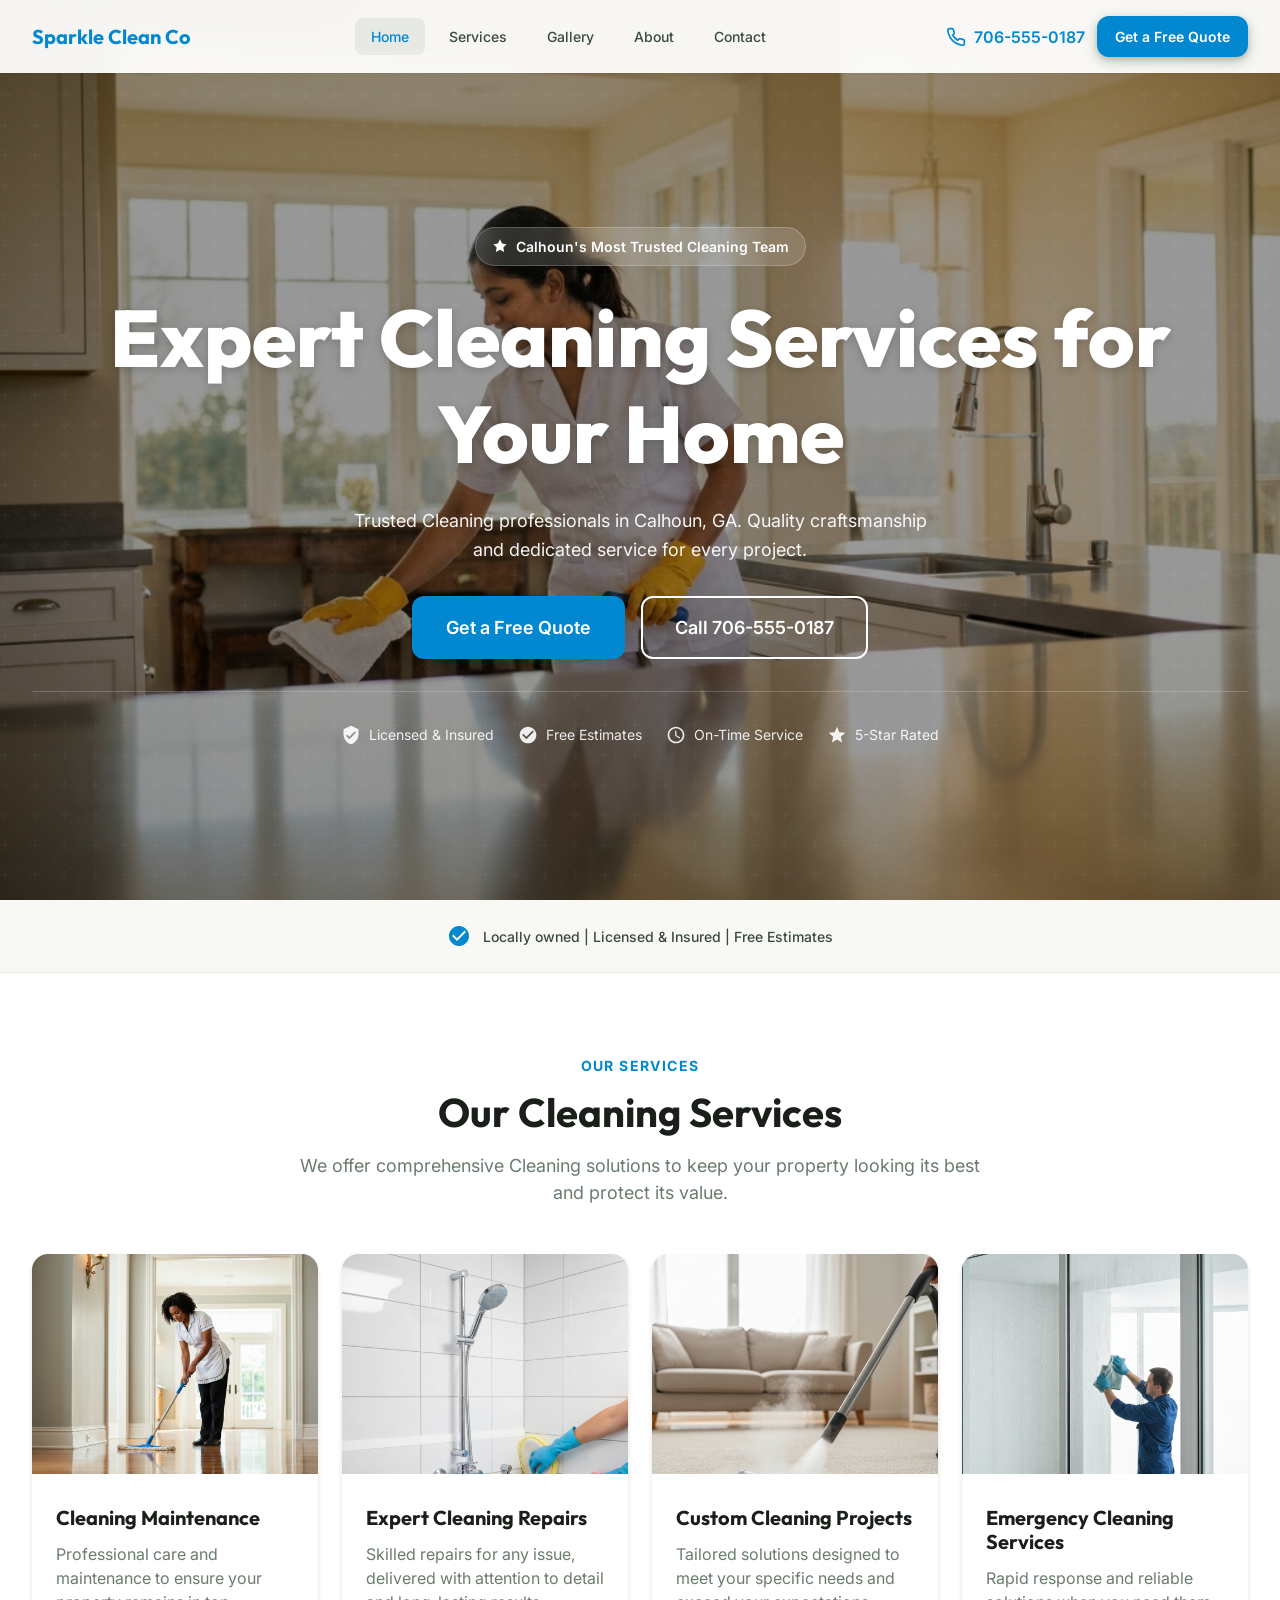
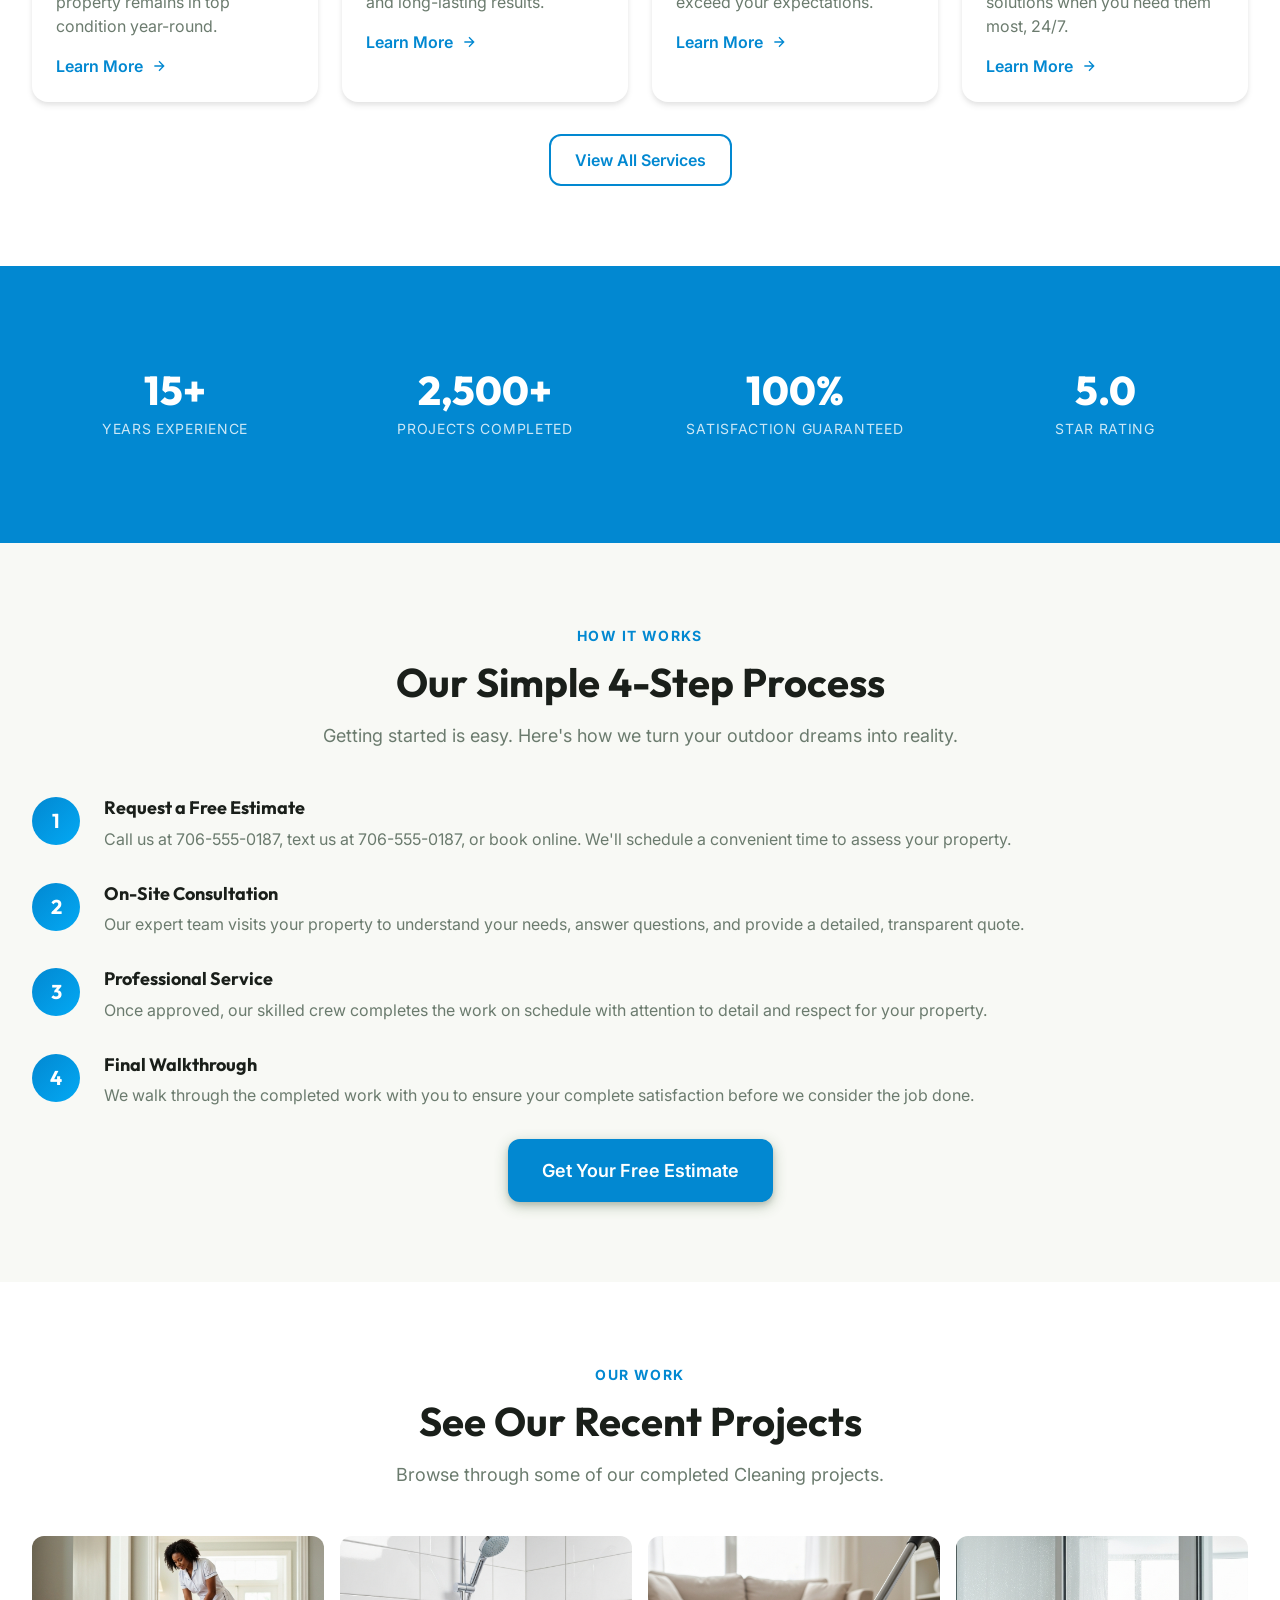
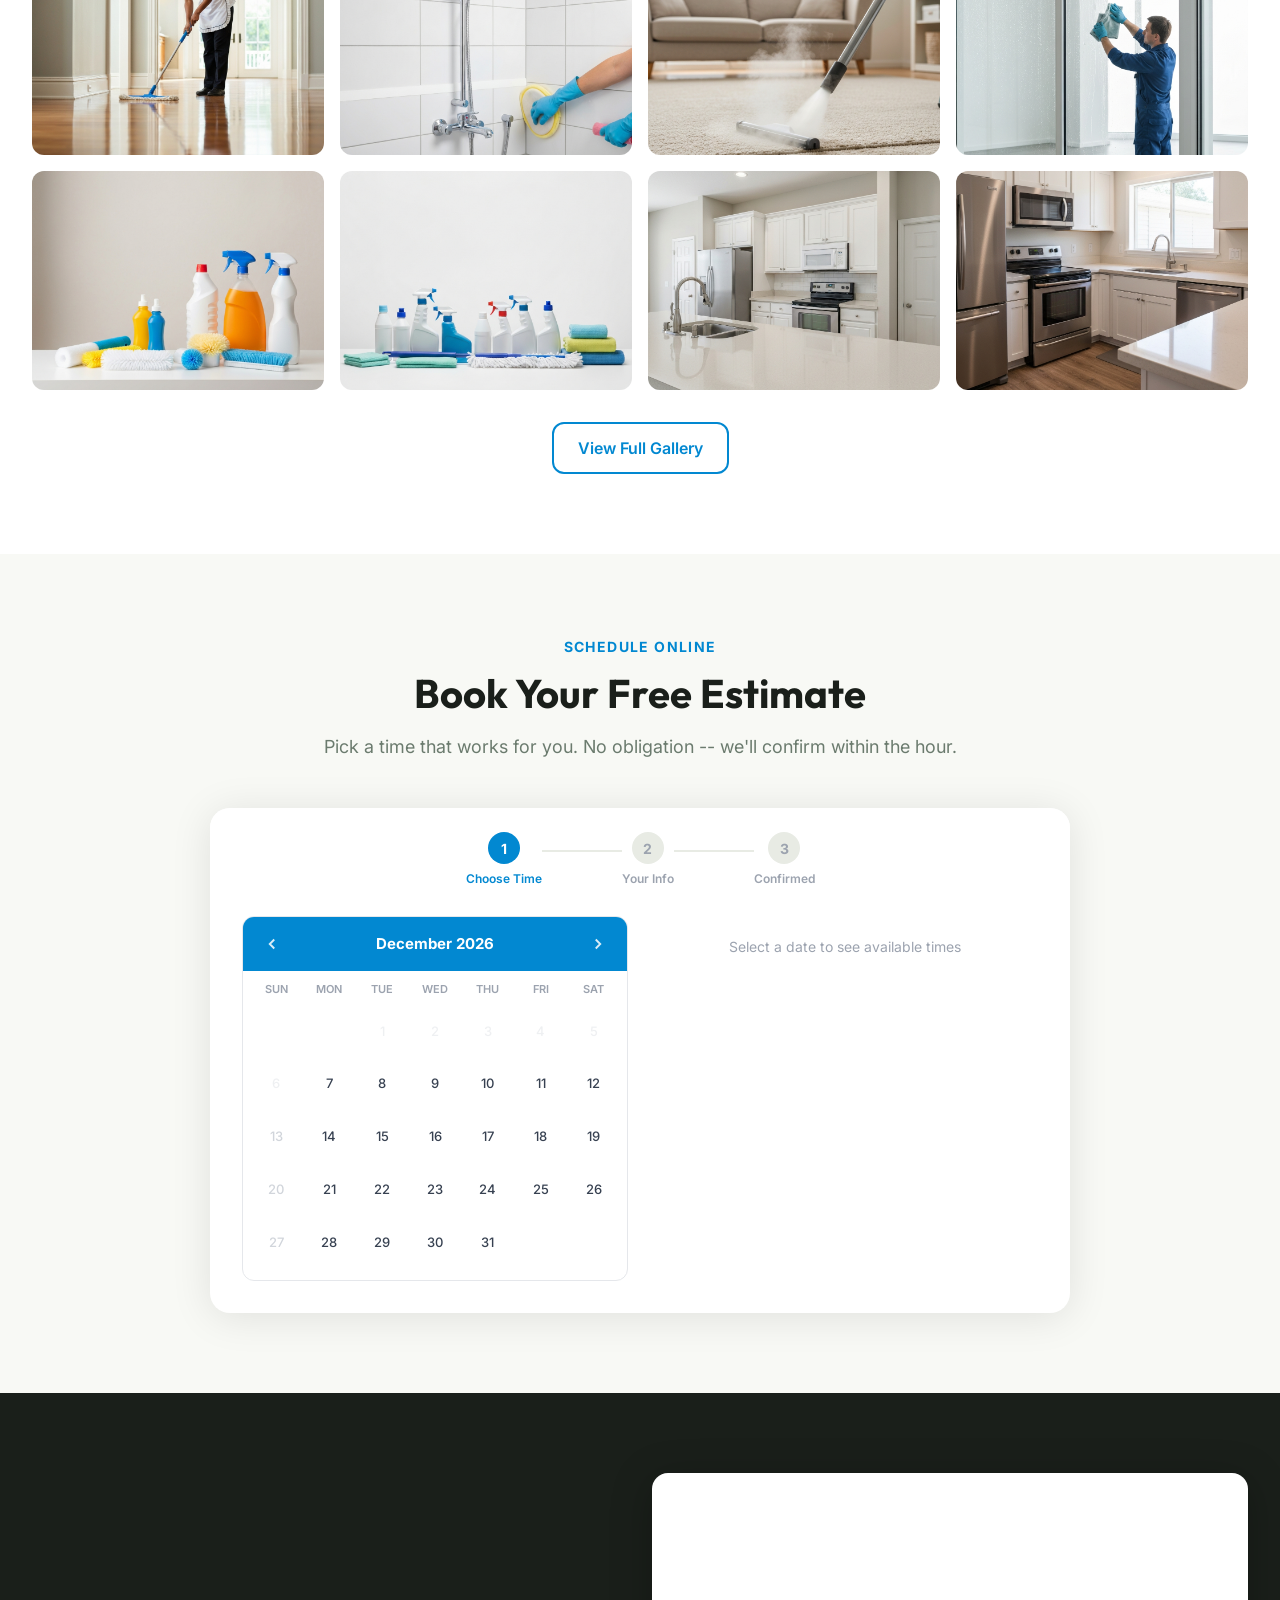
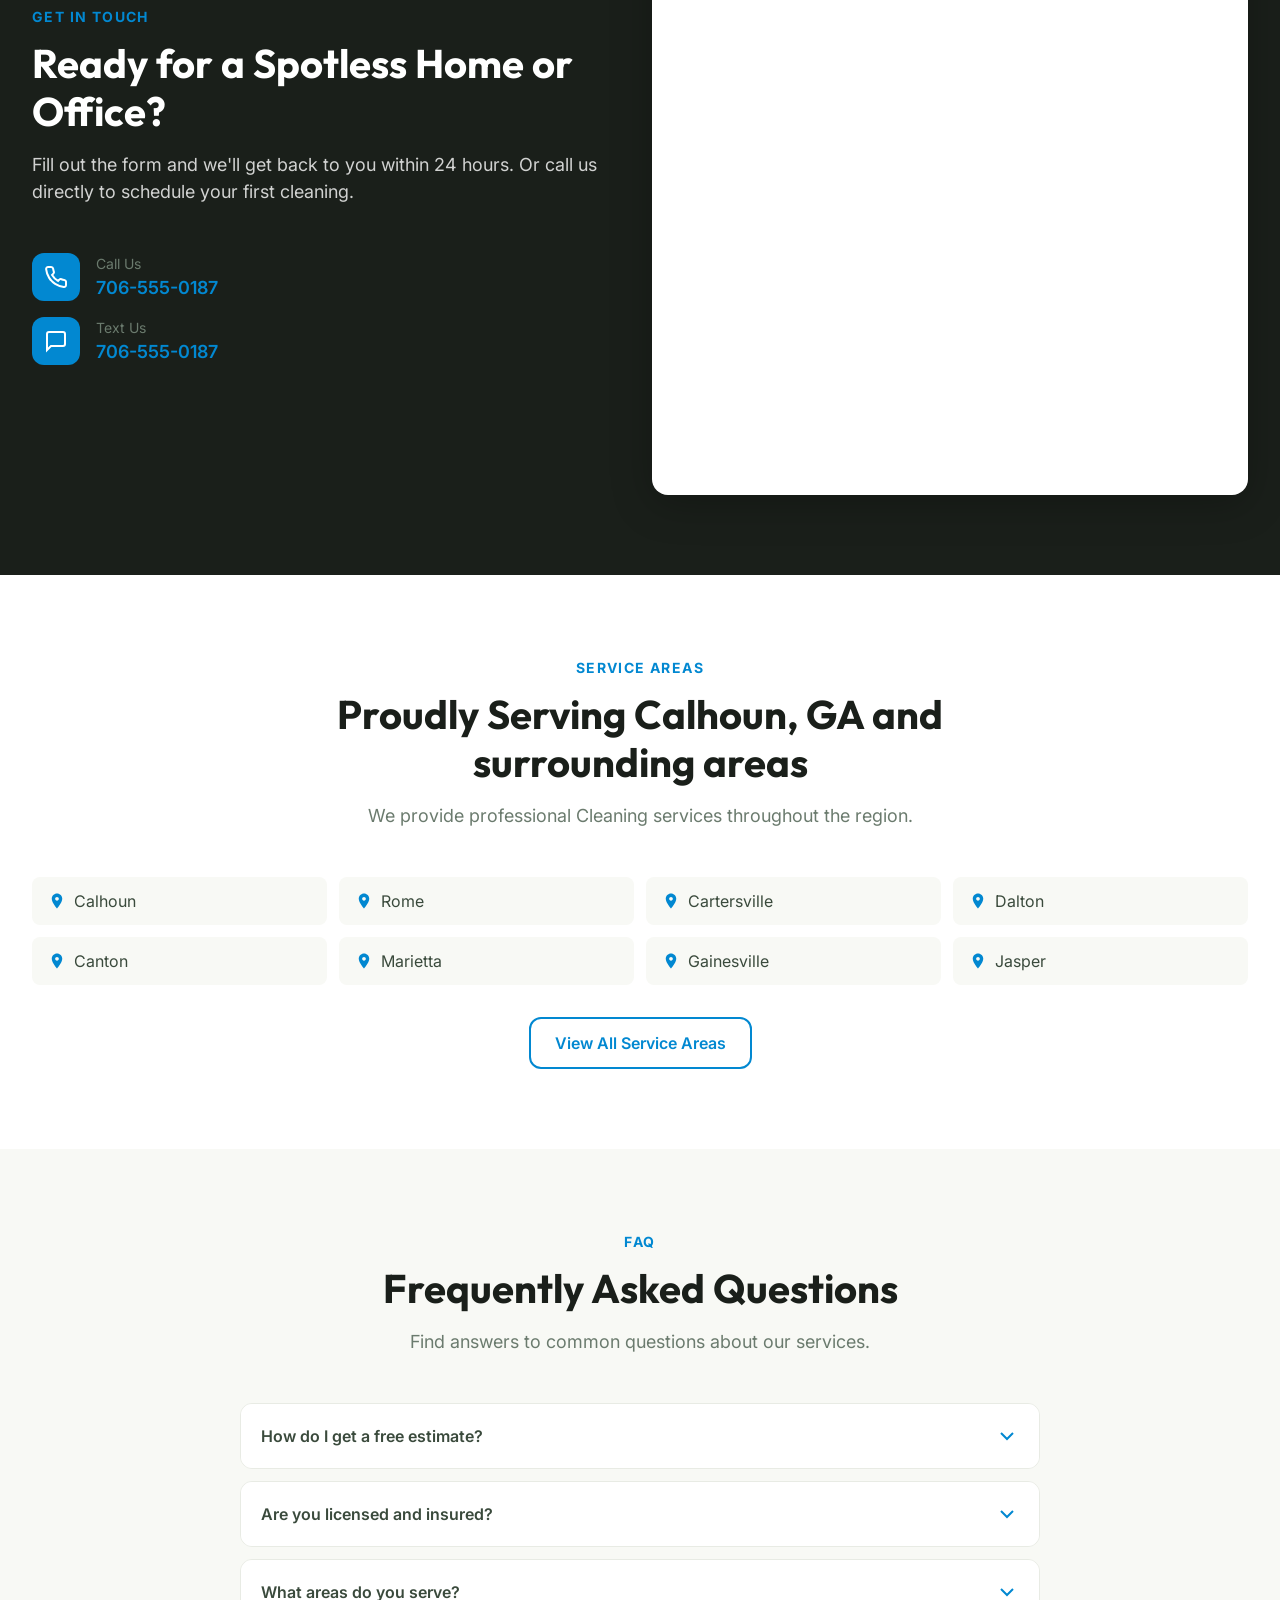
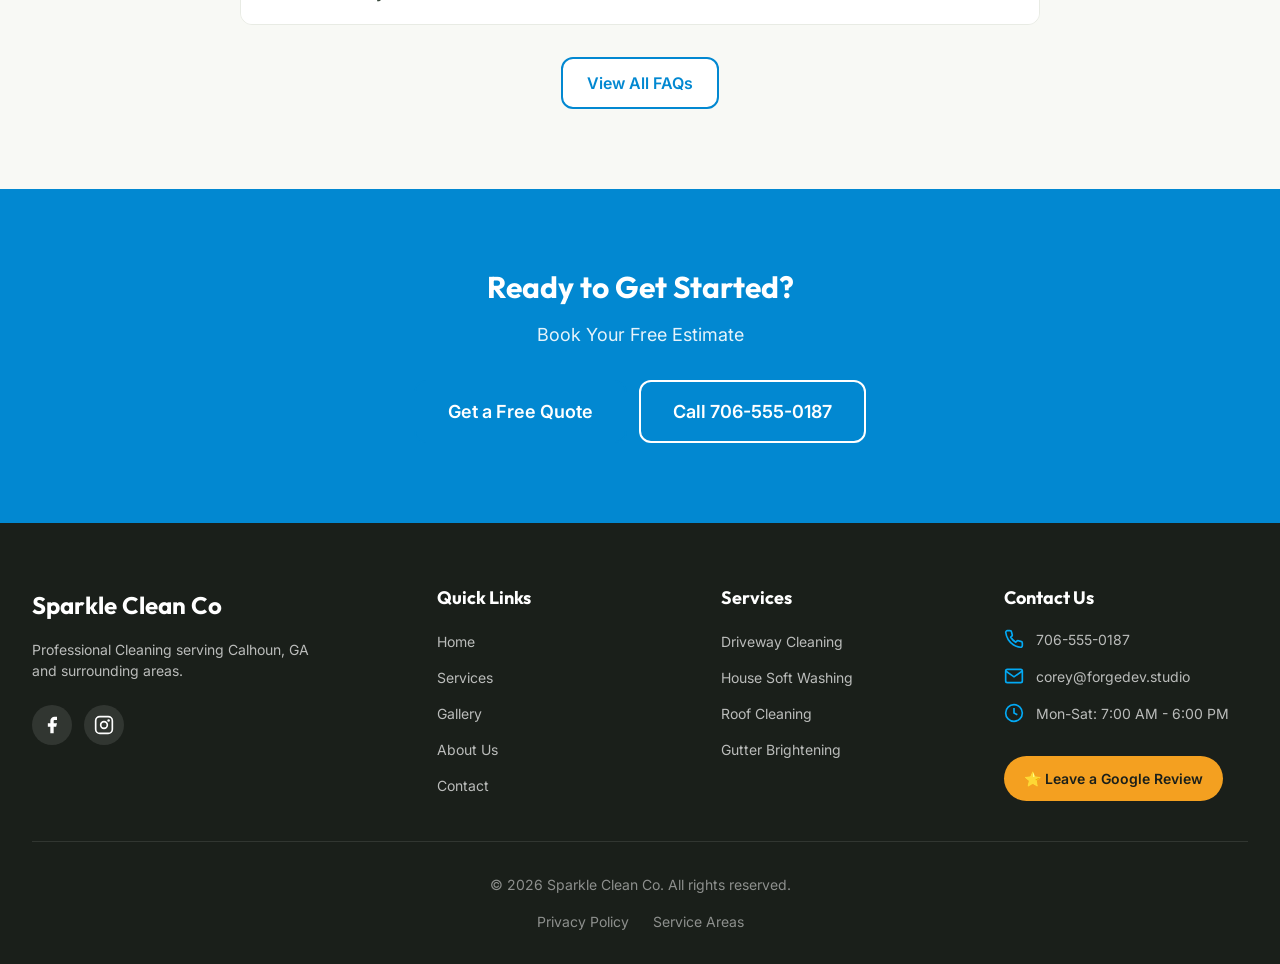
==== commit 4cbcdb23: "Automated Site Generation (Atomic)" ====
--- a/index.html
+++ b/index.html
@@ -1303,6 +1303,395 @@
 .mobile-cta-bar__icon {
   width: 22px;
   height: 22px;
+}
+
+/* ==========================================
+   BOOKING WIDGET
+   ========================================== */
+.bw {
+  max-width: 860px;
+  margin: 0 auto;
+  background: #fff;
+  border-radius: 20px;
+  box-shadow: 0 4px 40px rgba(0,0,0,.10);
+  overflow: hidden;
+}
+
+.bw__steps {
+  display: flex;
+  align-items: center;
+  justify-content: center;
+  gap: 0;
+  padding: 24px 32px 0;
+  background: #fff;
+}
+
+.bw__step {
+  display: flex;
+  flex-direction: column;
+  align-items: center;
+  gap: 6px;
+}
+
+.bw__step-num {
+  width: 32px;
+  height: 32px;
+  border-radius: 50%;
+  background: var(--color-light-gray, #e5e7eb);
+  color: #9ca3af;
+  font-size: 14px;
+  font-weight: 700;
+  display: flex;
+  align-items: center;
+  justify-content: center;
+  transition: background .2s, color .2s;
+}
+
+.bw__step--active .bw__step-num,
+.bw__step--done .bw__step-num {
+  background: var(--color-primary);
+  color: #fff;
+}
+
+.bw__step-label {
+  font-size: 12px;
+  font-weight: 600;
+  color: #9ca3af;
+  white-space: nowrap;
+}
+
+.bw__step--active .bw__step-label {
+  color: var(--color-primary);
+}
+
+.bw__step-line {
+  flex: 1;
+  height: 2px;
+  background: var(--color-light-gray, #e5e7eb);
+  min-width: 40px;
+  max-width: 80px;
+  margin-bottom: 18px;
+}
+
+.bw__panel {
+  padding: 28px 32px 32px;
+}
+
+.bw__panel--hidden {
+  display: none;
+}
+
+.bw__body {
+  display: grid;
+  grid-template-columns: 1fr 1fr;
+  gap: 24px;
+}
+
+/* Calendar */
+.bw__calendar {
+  border: 1px solid #e5e7eb;
+  border-radius: 12px;
+  overflow: hidden;
+}
+
+.bw__cal-header {
+  display: flex;
+  align-items: center;
+  justify-content: space-between;
+  padding: 14px 16px;
+  background: var(--color-primary);
+  color: #fff;
+}
+
+.bw__cal-month {
+  font-weight: 700;
+  font-size: 15px;
+}
+
+.bw__cal-nav {
+  background: none;
+  border: none;
+  color: #fff;
+  cursor: pointer;
+  padding: 4px;
+  border-radius: 6px;
+  display: flex;
+  align-items: center;
+  opacity: .85;
+  transition: opacity .15s;
+}
+
+.bw__cal-nav:hover { opacity: 1; }
+
+.bw__cal-nav svg {
+  width: 18px;
+  height: 18px;
+}
+
+.bw__cal-dow {
+  display: grid;
+  grid-template-columns: repeat(7, 1fr);
+  text-align: center;
+  padding: 10px 8px 4px;
+  gap: 2px;
+}
+
+.bw__cal-dow span {
+  font-size: 11px;
+  font-weight: 600;
+  color: #9ca3af;
+  text-transform: uppercase;
+}
+
+.bw__cal-grid {
+  display: grid;
+  grid-template-columns: repeat(7, 1fr);
+  gap: 2px;
+  padding: 4px 8px 12px;
+}
+
+.bw__day {
+  aspect-ratio: 1;
+  display: flex;
+  align-items: center;
+  justify-content: center;
+  border-radius: 8px;
+  font-size: 13px;
+  font-weight: 500;
+  cursor: pointer;
+  border: none;
+  background: none;
+  color: #374151;
+  transition: background .15s, color .15s;
+}
+
+.bw__day:hover:not(:disabled) {
+  background: var(--color-primary-light, #e3f2fd);
+  color: var(--color-primary);
+}
+
+.bw__day--selected {
+  background: var(--color-primary) !important;
+  color: #fff !important;
+}
+
+.bw__day--today {
+  font-weight: 700;
+  outline: 2px solid var(--color-primary);
+  outline-offset: -2px;
+}
+
+.bw__day:disabled,
+.bw__day--empty {
+  color: #d1d5db;
+  cursor: default;
+  pointer-events: none;
+}
+
+.bw__day--past {
+  opacity: .35;
+}
+
+/* Times */
+.bw__times {
+  display: flex;
+  flex-direction: column;
+  gap: 8px;
+}
+
+.bw__times-prompt {
+  color: #9ca3af;
+  font-size: 14px;
+  text-align: center;
+  margin-top: 20px;
+}
+
+.bw__times-heading {
+  font-size: 13px;
+  font-weight: 600;
+  color: #374151;
+  margin-bottom: 4px;
+}
+
+.bw__time-btn {
+  width: 100%;
+  padding: 12px 16px;
+  border: 1.5px solid #e5e7eb;
+  border-radius: 10px;
+  background: #fff;
+  font-size: 14px;
+  font-weight: 600;
+  color: #374151;
+  cursor: pointer;
+  text-align: left;
+  transition: border-color .15s, background .15s, color .15s;
+  display: flex;
+  align-items: center;
+  gap: 8px;
+}
+
+.bw__time-btn svg {
+  width: 16px;
+  height: 16px;
+  color: #9ca3af;
+  flex-shrink: 0;
+}
+
+.bw__time-btn:hover {
+  border-color: var(--color-primary);
+  color: var(--color-primary);
+}
+
+.bw__time-btn--selected {
+  background: var(--color-primary);
+  border-color: var(--color-primary);
+  color: #fff;
+}
+
+.bw__time-btn--selected svg {
+  color: rgba(255,255,255,.8);
+}
+
+/* Panel 2 */
+.bw__selected-bar {
+  display: flex;
+  align-items: center;
+  gap: 10px;
+  padding: 12px 16px;
+  background: var(--color-primary-light, #e3f2fd);
+  border-radius: 10px;
+  margin-bottom: 20px;
+  font-size: 14px;
+  font-weight: 600;
+  color: var(--color-primary);
+}
+
+.bw__selected-bar svg {
+  width: 18px;
+  height: 18px;
+  flex-shrink: 0;
+}
+
+.bw__form {
+  display: flex;
+  flex-direction: column;
+  gap: 12px;
+}
+
+.bw__form-row {
+  display: grid;
+  grid-template-columns: 1fr 1fr;
+  gap: 12px;
+}
+
+.bw__input {
+  width: 100%;
+  padding: 12px 14px;
+  border: 1.5px solid #e5e7eb;
+  border-radius: 10px;
+  font-size: 14px;
+  font-family: inherit;
+  color: #1a1a2e;
+  background: #fafafa;
+  transition: border-color .15s;
+  box-sizing: border-box;
+}
+
+.bw__input:focus {
+  outline: none;
+  border-color: var(--color-primary);
+  background: #fff;
+}
+
+.bw__textarea {
+  resize: vertical;
+  min-height: 90px;
+}
+
+.bw__submit {
+  width: 100%;
+  padding: 15px;
+  font-size: 16px;
+  font-weight: 700;
+  border: none;
+  cursor: pointer;
+  margin-top: 4px;
+}
+
+.bw__back-link {
+  background: none;
+  border: none;
+  color: #9ca3af;
+  font-size: 13px;
+  cursor: pointer;
+  text-align: center;
+  padding: 4px;
+  text-decoration: underline;
+}
+
+.bw__back-link:hover { color: #374151; }
+
+/* Panel 3 */
+.bw__confirm {
+  text-align: center;
+  padding: 20px 0;
+}
+
+.bw__confirm-check {
+  width: 72px;
+  height: 72px;
+  border-radius: 50%;
+  background: #dcfce7;
+  display: flex;
+  align-items: center;
+  justify-content: center;
+  margin: 0 auto 20px;
+}
+
+.bw__confirm-check svg {
+  width: 36px;
+  height: 36px;
+  color: #16a34a;
+}
+
+.bw__confirm-title {
+  font-family: 'Outfit', sans-serif;
+  font-size: 24px;
+  font-weight: 800;
+  color: #1a1a2e;
+  margin-bottom: 8px;
+}
+
+.bw__confirm-text {
+  color: #6b7280;
+  font-size: 15px;
+  margin-bottom: 20px;
+}
+
+.bw__confirm-detail {
+  display: inline-flex;
+  align-items: center;
+  gap: 8px;
+  background: var(--color-primary-light, #e3f2fd);
+  color: var(--color-primary);
+  font-weight: 600;
+  font-size: 15px;
+  padding: 12px 20px;
+  border-radius: 10px;
+  margin-bottom: 20px;
+}
+
+.bw__confirm-call {
+  display: inline-block;
+  margin-top: 8px;
+}
+
+@media (max-width: 640px) {
+  .bw__panel { padding: 20px 16px 24px; }
+  .bw__steps { padding: 20px 16px 0; }
+  .bw__body { grid-template-columns: 1fr; }
+  .bw__form-row { grid-template-columns: 1fr; }
+  .bw__step-line { min-width: 24px; }
 }
 
 /* Add padding to body for mobile CTA bar */
@@ -2111,8 +2500,84 @@
           <h2 class="section-header__title">Book Your Free Estimate</h2>
           <p class="section-header__text">Pick a time that works for you. No obligation -- we'll confirm within the hour.</p>
         </div>
-        <div style="max-width:860px;margin:0 auto;">
-          <iframe src="https://api.leadconnectorhq.com/widget/booking/NpbW9M9CiXhFAXp9zDay?business_name=Sparkle+Clean+Co&demo_slug=sparkle-clean-co&city=Calhoun&state=GA" style="width:100%;height:700px;border:none;border-radius:8px;" id="msgsndr-calendar" title="Book Your Free Estimate"></iframe><script src="https://link.msgsndr.com/js/form_embed.js"></script>
+
+        <!-- Custom Booking Widget -->
+        <div class="bw" id="booking-widget">
+
+          <!-- Step Indicator -->
+          <div class="bw__steps">
+            <div class="bw__step bw__step--active" id="bw-ind-1">
+              <div class="bw__step-num">1</div>
+              <div class="bw__step-label">Choose Time</div>
+            </div>
+            <div class="bw__step-line"></div>
+            <div class="bw__step" id="bw-ind-2">
+              <div class="bw__step-num">2</div>
+              <div class="bw__step-label">Your Info</div>
+            </div>
+            <div class="bw__step-line"></div>
+            <div class="bw__step" id="bw-ind-3">
+              <div class="bw__step-num">3</div>
+              <div class="bw__step-label">Confirmed</div>
+            </div>
+          </div>
+
+          <!-- Panel 1: Date + Time -->
+          <div class="bw__panel" id="bw-panel-1">
+            <div class="bw__body">
+              <div class="bw__calendar">
+                <div class="bw__cal-header">
+                  <button class="bw__cal-nav" id="bw-prev" aria-label="Previous month">
+                    <svg viewBox="0 0 24 24" fill="none" stroke="currentColor" stroke-width="2.5"><path d="M15 18l-6-6 6-6"/></svg>
+                  </button>
+                  <span class="bw__cal-month" id="bw-month-label"></span>
+                  <button class="bw__cal-nav" id="bw-next" aria-label="Next month">
+                    <svg viewBox="0 0 24 24" fill="none" stroke="currentColor" stroke-width="2.5"><path d="M9 18l6-6-6-6"/></svg>
+                  </button>
+                </div>
+                <div class="bw__cal-dow">
+                  <span>Sun</span><span>Mon</span><span>Tue</span><span>Wed</span><span>Thu</span><span>Fri</span><span>Sat</span>
+                </div>
+                <div class="bw__cal-grid" id="bw-cal-grid"></div>
+              </div>
+
+              <div class="bw__times" id="bw-times">
+                <p class="bw__times-prompt">Select a date to see available times</p>
+              </div>
+            </div>
+          </div>
+
+          <!-- Panel 2: Contact Info -->
+          <div class="bw__panel bw__panel--hidden" id="bw-panel-2">
+            <div class="bw__selected-bar" id="bw-selected-bar">
+              <svg viewBox="0 0 24 24" fill="none" stroke="currentColor" stroke-width="2"><rect x="3" y="4" width="18" height="18" rx="2"/><path d="M16 2v4M8 2v4M3 10h18"/></svg>
+              <span id="bw-selected-display"></span>
+            </div>
+            <div class="bw__form">
+              <div class="bw__form-row">
+                <input class="bw__input" id="bw-name" type="text" placeholder="Full Name" autocomplete="name" />
+                <input class="bw__input" id="bw-phone" type="tel" placeholder="Phone Number" autocomplete="tel" />
+              </div>
+              <input class="bw__input" id="bw-email" type="email" placeholder="Email Address" autocomplete="email" />
+              <textarea class="bw__input bw__textarea" id="bw-notes" placeholder="Anything we should know? (square footage, pets, special instructions...)"></textarea>
+              <button class="btn btn--primary bw__submit" id="bw-confirm" type="button">Confirm Booking</button>
+              <button class="bw__back-link" id="bw-back-1" type="button">Back to calendar</button>
+            </div>
+          </div>
+
+          <!-- Panel 3: Confirmation -->
+          <div class="bw__panel bw__panel--hidden" id="bw-panel-3">
+            <div class="bw__confirm">
+              <div class="bw__confirm-check">
+                <svg viewBox="0 0 24 24" fill="none" stroke="currentColor" stroke-width="3"><path d="M20 6L9 17l-5-5"/></svg>
+              </div>
+              <h3 class="bw__confirm-title">You're on the schedule!</h3>
+              <p class="bw__confirm-text">We'll call to confirm your appointment within 1 hour during business hours.</p>
+              <div class="bw__confirm-detail" id="bw-confirm-detail"></div>
+              <a href="tel:706-555-0187" class="btn btn--outline bw__confirm-call">Or call us now: 706-555-0187</a>
+            </div>
+          </div>
+
         </div>
       </div>
     </section>
@@ -2705,6 +3170,195 @@
   }
 
 })();
+
+/* ============================================
+   BOOKING WIDGET
+   ============================================ */
+(function() {
+  'use strict';
+
+  var SLOTS_WEEKDAY = ['8:00 AM','10:00 AM','12:00 PM','2:00 PM','4:00 PM'];
+  var SLOTS_SATURDAY = ['8:00 AM','10:00 AM','12:00 PM'];
+  var selectedDate = null;
+  var selectedTime = null;
+  var viewYear, viewMonth;
+
+  var MONTHS = ['January','February','March','April','May','June','July','August','September','October','November','December'];
+  var DAYS_SHORT = ['Sun','Mon','Tue','Wed','Thu','Fri','Sat'];
+
+  function init() {
+    var now = new Date();
+    viewYear = now.getFullYear();
+    viewMonth = now.getMonth();
+
+    renderCalendar();
+
+    document.getElementById('bw-prev').addEventListener('click', function() {
+      viewMonth--;
+      if (viewMonth < 0) { viewMonth = 11; viewYear--; }
+      renderCalendar();
+    });
+    document.getElementById('bw-next').addEventListener('click', function() {
+      viewMonth++;
+      if (viewMonth > 11) { viewMonth = 0; viewYear++; }
+      renderCalendar();
+    });
+    document.getElementById('bw-back-1').addEventListener('click', function() {
+      showPanel(1);
+    });
+    document.getElementById('bw-confirm').addEventListener('click', function() {
+      var name = document.getElementById('bw-name').value.trim();
+      var phone = document.getElementById('bw-phone').value.trim();
+      var email = document.getElementById('bw-email').value.trim();
+      if (!name || !phone) {
+        alert('Please enter your name and phone number.');
+        return;
+      }
+      submitBooking(name, phone, email, document.getElementById('bw-notes').value.trim());
+    });
+  }
+
+  function renderCalendar() {
+    document.getElementById('bw-month-label').textContent = MONTHS[viewMonth] + ' ' + viewYear;
+    var grid = document.getElementById('bw-cal-grid');
+    grid.innerHTML = '';
+
+    var today = new Date();
+    today.setHours(0,0,0,0);
+    var minDate = new Date(today);
+    minDate.setDate(minDate.getDate() + 1); // earliest = tomorrow
+    var maxDate = new Date(today);
+    maxDate.setDate(maxDate.getDate() + 60);
+
+    var firstDay = new Date(viewYear, viewMonth, 1).getDay();
+    var daysInMonth = new Date(viewYear, viewMonth + 1, 0).getDate();
+
+    // Leading empty cells
+    for (var i = 0; i < firstDay; i++) {
+      var empty = document.createElement('div');
+      empty.className = 'bw__day bw__day--empty';
+      grid.appendChild(empty);
+    }
+
+    for (var d = 1; d <= daysInMonth; d++) {
+      var date = new Date(viewYear, viewMonth, d);
+      var btn = document.createElement('button');
+      btn.type = 'button';
+      btn.className = 'bw__day';
+      btn.textContent = d;
+
+      var isSunday = date.getDay() === 0;
+      var isPast = date < minDate;
+      var isFuture = date > maxDate;
+      var isToday = date.getTime() === today.getTime();
+
+      if (isSunday || isPast || isFuture) {
+        btn.disabled = true;
+        if (isPast) btn.classList.add('bw__day--past');
+      } else {
+        if (isToday) btn.classList.add('bw__day--today');
+        if (selectedDate && date.getTime() === selectedDate.getTime()) {
+          btn.classList.add('bw__day--selected');
+        }
+        btn.addEventListener('click', (function(dt) {
+          return function() { selectDate(dt); };
+        })(date));
+      }
+
+      grid.appendChild(btn);
+    }
+  }
+
+  function selectDate(date) {
+    selectedDate = date;
+    selectedTime = null;
+    renderCalendar();
+    renderTimes(date);
+  }
+
+  function renderTimes(date) {
+    var container = document.getElementById('bw-times');
+    var slots = date.getDay() === 6 ? SLOTS_SATURDAY : SLOTS_WEEKDAY;
+    var dateLabel = DAYS_SHORT[date.getDay()] + ', ' + MONTHS[date.getMonth()] + ' ' + date.getDate();
+
+    var html = '<p class="bw__times-heading">Available times for ' + dateLabel + '</p>';
+    slots.forEach(function(slot) {
+      html += '<button type="button" class="bw__time-btn" data-time="' + slot + '">' +
+        '<svg viewBox="0 0 24 24" fill="none" stroke="currentColor" stroke-width="2"><circle cx="12" cy="12" r="10"/><polyline points="12 6 12 12 16 14"/></svg>' +
+        slot + '</button>';
+    });
+
+    container.innerHTML = html;
+
+    container.querySelectorAll('.bw__time-btn').forEach(function(btn) {
+      btn.addEventListener('click', function() {
+        container.querySelectorAll('.bw__time-btn').forEach(function(b) {
+          b.classList.remove('bw__time-btn--selected');
+        });
+        btn.classList.add('bw__time-btn--selected');
+        selectedTime = btn.dataset.time;
+        setTimeout(function() { advanceToStep2(); }, 300);
+      });
+    });
+  }
+
+  function advanceToStep2() {
+    if (!selectedDate || !selectedTime) return;
+    var dateLabel = DAYS_SHORT[selectedDate.getDay()] + ', ' + MONTHS[selectedDate.getMonth()] + ' ' + selectedDate.getDate() + ' at ' + selectedTime;
+    document.getElementById('bw-selected-display').textContent = dateLabel;
+    showPanel(2);
+  }
+
+  function submitBooking(name, phone, email, notes) {
+    var dateLabel = DAYS_SHORT[selectedDate.getDay()] + ', ' + MONTHS[selectedDate.getMonth()] + ' ' + selectedDate.getDate() + ' at ' + selectedTime;
+    document.getElementById('bw-confirm-detail').textContent = dateLabel;
+    showPanel(3);
+
+    // Fire-and-forget lead to GHL contact form
+    try {
+      var body = new URLSearchParams({
+        'formId': 'jnLVYNGsjCotORZBuyP1',
+        'location_id': 'kKNmrnyqzFtJzEE3vd6Y',
+        'first_name': name.split(' ')[0],
+        'last_name': name.split(' ').slice(1).join(' ') || '',
+        'phone': phone,
+        'email': email,
+        'message': 'Booking request: ' + dateLabel + (notes ? '. Notes: ' + notes : '') + ' (via demo site)',
+      });
+      fetch('https://backend.leadconnectorhq.com/forms/submit', {
+        method: 'POST',
+        headers: { 'Content-Type': 'application/x-www-form-urlencoded' },
+        body: body.toString(),
+      }).catch(function() {});
+    } catch(e) {}
+  }
+
+  function showPanel(n) {
+    [1,2,3].forEach(function(i) {
+      var panel = document.getElementById('bw-panel-' + i);
+      var ind = document.getElementById('bw-ind-' + i);
+      if (i === n) {
+        panel.classList.remove('bw__panel--hidden');
+        ind.classList.add('bw__step--active');
+        ind.classList.remove('bw__step--done');
+      } else {
+        panel.classList.add('bw__panel--hidden');
+        ind.classList.remove('bw__step--active');
+        if (i < n) {
+          ind.classList.add('bw__step--done');
+        } else {
+          ind.classList.remove('bw__step--done');
+        }
+      }
+    });
+  }
+
+  if (document.readyState === 'loading') {
+    document.addEventListener('DOMContentLoaded', init);
+  } else {
+    init();
+  }
+})();
   </script>
 </body>
 </html>
